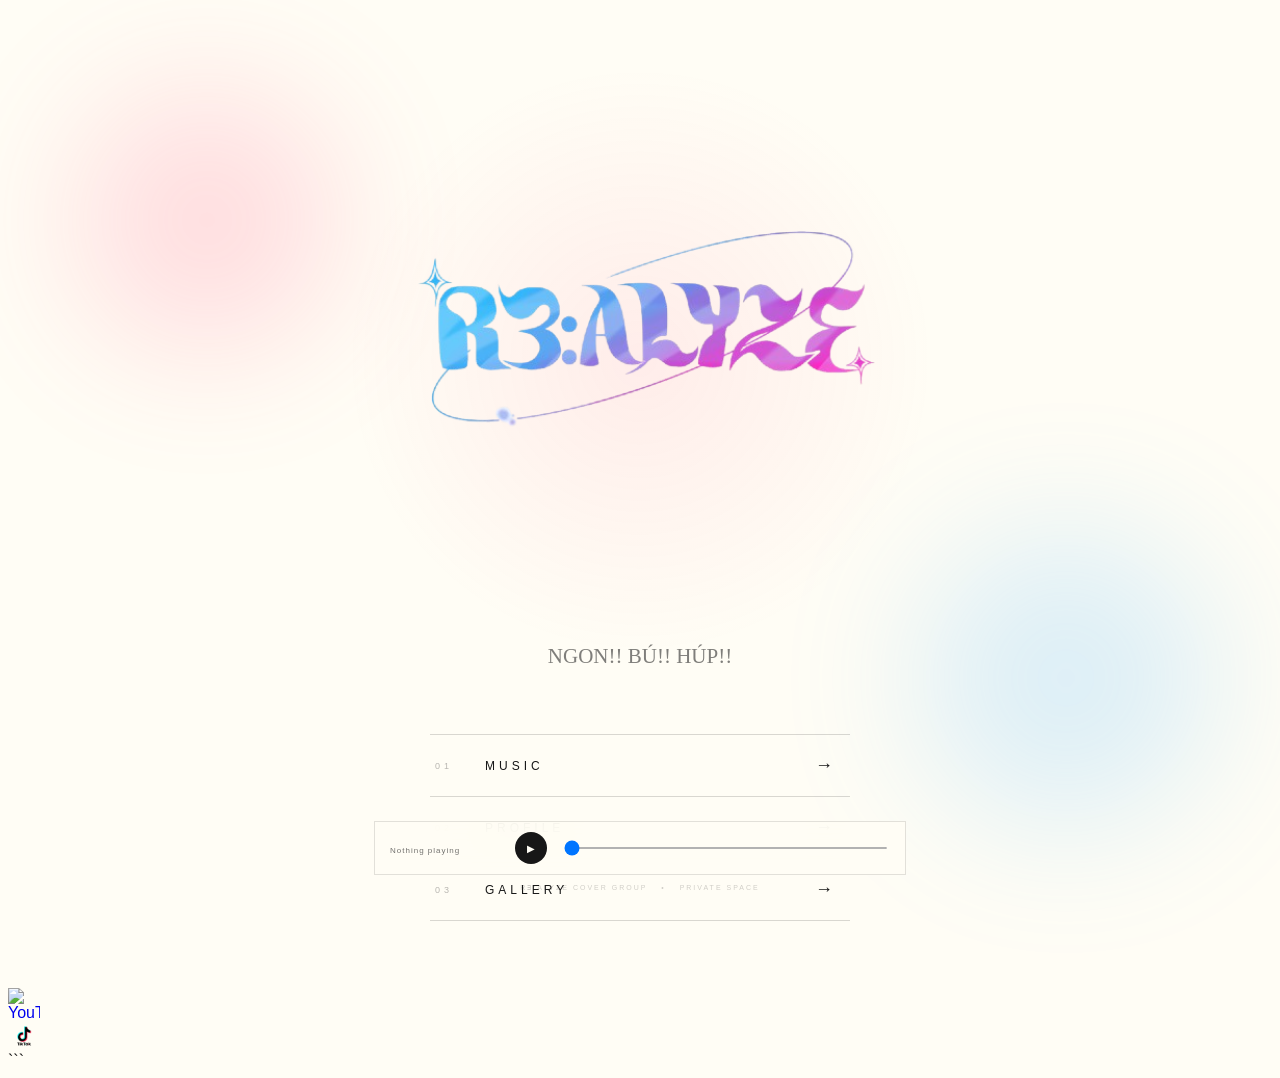
==== index.html @ 2e11a37c "Add files via upload" ====
<!DOCTYPE html>
<html lang="vi">
<head>
    <meta charset="UTF-8">
    <meta name="viewport" content="width=device-width, initial-scale=1.0">

    <title>RƎ:ALYZE — COVER GROUP</title>

    <link rel="stylesheet" href="style.css">
</head>

<body>

    <!-- =========================
         BACKGROUND
    ========================== -->

    <div class="background"></div>


    <!-- =========================
         HOME
    ========================== -->

    <main>

        <section id="home" class="page active">

    <div class="hero">

        <div class="hero-logo">
            <img
                src="images/logo.png"
                alt="RƎ:ALYZE"
            >
        </div>

                <p class="tagline">
                    NGON!! BÚ!! HÚP!!
                </p>

                <div class="menu">

                    <button
                        class="menu-button"
                        data-page="music"
                    >
                        <span>01</span>
                        MUSIC
                        <b>→</b>
                    </button>

                    <button
                        class="menu-button"
                        data-page="profile"
                    >
                        <span>02</span>
                        PROFILE
                        <b>→</b>
                    </button>

                    <button 
                        class="menu-button" data-page="gallery" 
                    > 
                        <span>03</span> 
                        GALLERY 
                        <b>→</b> 
                    </button>

                </div>

            </div>

        </section>


        <!-- =========================
             MUSIC
        ========================== -->

        <section id="music" class="page">

            <div class="page-container">

                <button
                    class="back-button"
                    data-page="home"
                >
                    ← BACK
                </button>

                <div class="page-title">

                    <p>01</p>

                    <h2>
                        MUSIC
                    </h2>

                    <span>
                        Mấy bài hát mà mọi người có thể nghe nẻ!!
                    </span>

                </div>


                <div class="music-list">


                    <!-- SONG 01 -->

                    <article class="song">

                        <div class="cover">

                            <img
                                src="covers/song-01.jpg"
                                alt="Song 01"
                            >

                            <button
                                class="play-button"
                                data-song="music/song-01.mp3"
                            >
                                ▶
                            </button>

                        </div>

                        <div class="song-info">

                            <span class="song-number">
                                01
                            </span>

                            <div>

                                <h3>
                                    VIRTUAL TO LIVE
                                </h3>

                                <p>
                                    RƎ:ALYZE (but Ebi & Mikon)
                                </p>

                            </div>

                        </div>
                        <button
    class="lyrics-button"
    data-lyrics="lyrics/song-01.txt"
>
    LYRICS
</button>

<div class="lyrics-content"></div>

                    </article>


                    <!-- SONG 02 -->

                    <article class="song">

                        <div class="cover">

                            <img
                                src="covers/song-02.jpg"
                                alt="Song 02"
                            >

                            <button
                                class="play-button"
                                data-song="music/song-02.mp3"
                            >
                                ▶
                            </button>

                        </div>

                        <div class="song-info">

                            <span class="song-number">
                                02
                            </span>

                            <div>

                                <h3>
                                    BOUNCE (COVERED BY VANI)
                                </h3>

                                <p>
                                    VANI
                                </p>

                            </div>

                        </div>

                        <button
    class="lyrics-button"
    data-lyrics="lyrics/song-02.txt"
>
    LYRICS
</button>

<div class="lyrics-content"></div>

                    </article>


                    <!-- SONG 03 -->

                    <article class="song">

                        <div class="cover">

                            <img
                                src="covers/song-03.jpg"
                                alt="Song 03"
                            >

                            <button
                                class="play-button"
                                data-song="music/song-03.mp3"
                            >
                                ▶
                            </button>

                        </div>

                        <div class="song-info">

                            <span class="song-number">
                                03
                            </span>

                            <div>

                                <h3>
                                    CRASH THE PARTY
                                </h3>

                                <p>
                                    RƎ:ALYZE (but Eke & Hikari & Shoto)
                                </p>

                            </div>

                        </div>

                        <button
    class="lyrics-button"
    data-lyrics="lyrics/song-03.txt"
>
    LYRICS
</button>

<div class="lyrics-content"></div>

                    </article>

                </div>

            </div>

        </section>


<!-- =========================
     PROFILE
========================= -->

<section id="profile" class="page">

    <div class="page-container">

        <button
            class="back-button"
            data-page="home"
        >
            ← BACK
        </button>

        <div class="page-title">

            <p>02</p>

            <h2>
                PROFILE
            </h2>

        </div>


        <div class="profile-gallery">

    <div
        class="profile-person"
        data-profile="members/member-01-profile.jpg"
    >

        <img
            src="members/member-01-face.png"
            alt="VANI"
        >

        <div class="profile-info">

            <h3>VANI</h3>

            <p>STAFF - VOCALIST - RAPPER</p>

        </div>

    </div>

</div>

</section>

    <!-- =========================
     GALLERY
    ========================== -->

<section id="gallery" class="page">

    <div class="page-container">

        <button
            class="back-button"
            data-page="home"
        >
            ← BACK
        </button>

        <div class="page-title">

            <p>03</p>

            <h2>
                GALLERY
            </h2>

            <span>
                Khoảnh khắc xứng đáng "ăn phốt"
            </span>

        </div>

        <div class="gallery">

            <div class="gallery-item">

                <img
                    src="gallery/photo-01.jpg"
                    alt="Gallery 01"
                >

            </div>

        </div>

    </div>

</section>

    </main>

 
    <!-- =========================
         AUDIO PLAYER
    ========================== -->

    <div class="audio-player">

        <div class="player-info">

            <span id="now-playing">
                Nothing playing
            </span>

        </div>

        <audio id="audio"></audio>

        <button id="player-button">
            ▶
        </button>

        <input
            type="range"
            id="progress"
            min="0"
            max="100"
            value="0"
        >

    </div>

    <a
    href="https://www.youtube.com/@realize-ent"
    target="_blank"
    rel="noopener noreferrer"
    class="social-link"
>
    <img src="images/youtube.png" alt="YouTube">
</a>

<a
    href="https://www.tiktok.com/@realyzefromrlt?_r=1&_t=ZS-99OVw0wxaVj"
    target="_blank"
    rel="noopener noreferrer"
    class="social-link"
>
    <img src="images/tiktok.png" alt="TikTok">
</a>

    <!-- =========================
         FOOTER
    ========================== -->

    <footer>

        RƎ:ALYZE COVER GROUP
        <span>•</span>
        PRIVATE SPACE

    </footer>


    <script src="script.js"></script>

    <div class="profile-modal" id="profileModal">

    <button class="profile-modal-close" id="profileModalClose">
        ×
    </button>

    <div class="profile-modal-image">
        <img
            id="profileModalImage"
            src=""
            alt="Profile"
        >
    </div>

</div>

</body>
</html>
```
---- style.css ----
```css

/* =================================
   VANI COVER GROUP
   MAIN STYLES
================================= */

@import url(
@import url('https://fonts.googleapis.com/css2?family=Cormorant+Garamond:wght@400;500;600&family=Fredoka:wght@400;500;600&family=Inter:wght@300;400;500&display=swap');
);


/* =================================
   RESET
================================= */

* {
    margin: 0;
    padding: 0;
    box-sizing: border-box;
}

html {
    scroll-behavior: smooth;
}

body {
    background: #FFFDF5;
    color: #171717;

    font-family: 'Inter', sans-serif;

    min-height: 100vh;

    overflow-x: hidden;
}


/* =================================
   BACKGROUND
================================= */

.background {
    position: fixed;

    inset: 0;

    z-index: -1;

    background:
        radial-gradient(
            circle at 50% 40%,
            rgba(255, 92, 138, 0.10),
            transparent 35%
        );

    pointer-events: none;
}


/* =================================
   PAGE
================================= */

.page {
    display: none;

    min-height: 100vh;

    animation: pageIn 0.7s ease;
}

.page.active {
    display: block;
}


/* =================================
   HOME
================================= */

.hero-logo {
    display: flex;
    justify-content: center;
    align-items: center;

    width: 100%;
    margin-bottom: 28px;
}

.hero-logo img {
    width: min(520px, 70vw);
    height: auto;

    display: block;
}

.hero {

    min-height: 100vh;

    display: flex;

    flex-direction: column;

    justify-content: center;

    align-items: center;

    text-align: center;

    padding: 40px;
}

.eyebrow {

    font-size: 9px;

    letter-spacing: 6px;

    opacity: 0.4;

    margin-bottom: 20px;
}

.tagline {

    font-family: 'Cormorant Garamond', serif;

    font-size: 21px;

    opacity: 0.55;

    margin-bottom: 65px;
}

/* =================================
   RƎ:ALYZE ARCH LOGO
================================= */

.brand-arch {

    width: min(1100px, 96vw);

    height: 400px;

    display: block;

    overflow: visible;

    margin-top: -20px;

    margin-bottom: 10px;

}

.brand-arch-text {
    font-family: 'Fredoka', sans-serif;
    font-size: 145px;
    font-weight: 500;
    letter-spacing: 2px;
    fill: url(#realyze-gradient);
}

/* =================================
   RƎ:ALYZE BRIGHT IDENTITY
================================= */

.hero h1 {
    background: linear-gradient(90deg, #FF5C8A 0%, #FF9A5C 25%, #FFD84D 48%, #55B8FF 72%, #A98BFF 100%);
    -webkit-background-clip: text;
    background-clip: text;
    -webkit-text-fill-color: transparent;
    filter: saturate(1.08);
}

.menu-button:hover { color: #FF5C8A; }
.menu-button:hover b { color: #55B8FF; }

.page-title h2 {
    background: linear-gradient(90deg, #FF5C8A, #FF9A5C, #55B8FF, #A98BFF);
    -webkit-background-clip: text;
    background-clip: text;
    -webkit-text-fill-color: transparent;
}

.background::before, .background::after {
    content: '';
    position: absolute;
    border-radius: 50%;
    filter: blur(70px);
    opacity: 0.20;
    pointer-events: none;
}
.background::before { width: 260px; height: 260px; top: 10%; left: 6%; background: #FF5C8A; }
.background::after { width: 300px; height: 300px; right: 5%; bottom: 8%; background: #55B8FF; }

/* =================================
   MENU
================================= */

.menu {

    display: flex;

    flex-direction: column;

    width: min(
        420px,
        90vw
    );
}

.menu-button {

    background: transparent;

    border: none;

    border-top: 1px solid
        rgba(23, 23, 23, 0.16);

    color: #171717;

    padding: 20px 5px;

    text-align: left;

    cursor: pointer;

    display: grid;

    grid-template-columns:
        50px 1fr 30px;

    align-items: center;

    font-size: 12px;

    letter-spacing: 4px;

    transition:
        padding 0.4s ease,
        opacity 0.4s ease;
}

.menu-button:last-child {

    border-bottom:
        1px solid
        rgba(23, 23, 23, 0.16);
}

.menu-button span {

    font-size: 9px;

    opacity: 0.3;
}

.menu-button b {

    font-size: 18px;

    font-weight: 300;

    transition:
        transform 0.4s ease;
}

.menu-button:hover {

    padding-left: 15px;
}

.menu-button:hover b {

    transform:
        translateX(8px);
}


/* =================================
   INNER PAGES
================================= */

.page-container {

    width: min(
        1100px,
        90%
    );

    margin: auto;

    padding-top: 140px;

    padding-bottom: 150px;
}

.back-button {

    background: none;

    border: none;

    color: #171717;

    cursor: pointer;

    font-size: 9px;

    letter-spacing: 3px;

    opacity: 0.45;

    margin-bottom: 60px;

    transition:
        opacity 0.3s ease;
}

.back-button:hover {

    opacity: 1;
}

.page-title {

    margin-bottom: 70px;
}

.page-title p {

    font-size: 9px;

    letter-spacing: 4px;

    opacity: 0.35;

    margin-bottom: 15px;
}

.page-title h2 {

    font-family:
        'Cormorant Garamond',
        serif;

    font-size: clamp(
        60px,
        10vw,
        120px
    );

    font-weight: 400;

    line-height: 0.8;

    letter-spacing: -3px;

    margin-bottom: 20px;
}

.page-title span {

    font-family:
        'Cormorant Garamond',
        serif;

    font-size: 18px;

    opacity: 0.45;
}


/* =================================
   MUSIC
================================= */

.music-list {

    display: grid;

    grid-template-columns:
        repeat(
            3,
            1fr
        );

    gap: 50px 30px;
}

.song {

    cursor: pointer;
}

.cover {

    position: relative;

    aspect-ratio: 1 / 1;

    overflow: hidden;

    background: #F2EDDF;
}

.cover img {

    width: 100%;

    height: 100%;

    object-fit: cover;

    display: block;

    filter: grayscale(100%);

    transition:
        transform 0.7s ease,
        filter 0.7s ease;
}

.song:hover .cover img {

    transform: scale(1.05);

    filter: grayscale(0%);
}


/* PLAY BUTTON */

.play-button {

    position: absolute;

    left: 50%;
    top: 50%;

    transform:
        translate(-50%, -50%);

    width: 55px;
    height: 55px;

    border-radius: 50%;

    border: 1px solid
        rgba(23, 23, 23, 0.55);

    background:
        rgba(255, 255, 255, 0.72);

    color: #171717;

    cursor: pointer;

    opacity: 0;

    transition:
        opacity 0.4s ease,
        background 0.4s ease;
}

.song:hover .play-button {

    opacity: 1;
}

.play-button:hover {

    background: #171717;

    color: #FFFDF5;
}


/* SONG INFO */

.song-info {

    display: flex;

    gap: 20px;

    padding-top: 18px;
}

.song-number {

    font-size: 9px;

    opacity: 0.3;
}

.song-info h3 {

    font-family:
        'Cormorant Garamond',
        serif;

    font-size: 24px;

    font-weight: 500;

    margin-bottom: 5px;
}

.song-info p {

    font-size: 9px;

    letter-spacing: 2px;

    text-transform: uppercase;

    opacity: 0.35;
}


/* =========================
   PROFILE
========================= */

.profile-gallery {
    display: flex;
    flex-wrap: wrap;
    gap: 50px;

    justify-content: flex-start;
    align-items: flex-start;

    width: 100%;

    padding-top: 20px;
    padding-bottom: 100px;
}

.profile-person {
    width: 260px;

    cursor: pointer;

    text-align: center;

    transition: transform 0.5s ease;
}

.profile-person > img {
    width: 260px;
    height: 260px;

    display: block;

    border-radius: 50%;

    object-fit: cover;
    object-position: center;

    transition:
        transform 0.5s ease,
        filter 0.5s ease,
        box-shadow 0.5s ease;
}


/* =========================
   TÊN + VAI TRÒ
========================= */

.profile-info {
    margin-top: 14px;

    text-align: center;
}

.profile-info h3 {
    margin: 0;

    font-size: 22px;
    font-weight: 600;

    letter-spacing: 0.04em;
}

.profile-info p {
    margin: 4px 0 0;

    font-size: 13px;
    font-weight: 400;

    letter-spacing: 0.08em;

    opacity: 0.65;
}


/* =========================
   HOVER — MÀU RIÊNG
========================= */

.profile-person:hover > img {
    transform: scale(1.04);

    box-shadow:
        0 0 15px #FFCDCD,
        0 0 35px #FFCDCD,
        0 0 70px rgba(255, 205, 205, 0.65);

    filter: brightness(1.08);
}


/* =========================
   PROFILE MODAL
========================= */

.profile-modal {
    position: fixed;
    inset: 0;

    z-index: 9999;

    display: flex;
    justify-content: center;
    align-items: center;

    padding: 30px;

    background: rgba(0, 0, 0, 0.75);

    opacity: 0;
    visibility: hidden;

    transition:
        opacity 0.4s ease,
        visibility 0.4s ease;
}

.profile-modal.active {
    opacity: 1;
    visibility: visible;
}

.profile-modal-image {
    width: min(700px, 90vw);
    max-height: 92vh;

    display: flex;
    justify-content: center;

    transform: scale(0.85);

    transition:
        transform 0.5s cubic-bezier(.2,.8,.2,1);
}

.profile-modal.active .profile-modal-image {
    transform: scale(1);
}

.profile-modal-image img {
    display: block;

    width: 100%;
    height: auto;

    max-height: 92vh;
    object-fit: contain;
}

.profile-modal-close {
    position: absolute;

    top: 25px;
    right: 30px;

    border: none;
    background: none;

    color: white;

    font-size: 36px;
    font-weight: 300;

    cursor: pointer;

    z-index: 2;
}

/* =================================
   GALLERY
================================= */

.gallery {

    display: grid;

    grid-template-columns: 1fr;

    max-width: 550px;

}

.gallery-item {

    position: relative;

    overflow: hidden;

    background: #151515;

}

.gallery-item img {

    width: 100%;

    height: auto;

    display: block;

    object-fit: cover;

    filter: grayscale(100%);

    transition:
        transform 0.8s ease,
        filter 0.8s ease;

}

.gallery-item:hover img {

    transform: scale(1.04);

    filter: grayscale(0%);

}

/* =================================
   AUDIO PLAYER
================================= */

.audio-player {

    position: fixed;

    bottom: 25px;

    left: 50%;

    transform:
        translateX(-50%);

    width: min(
        500px,
        90%
    );

    padding: 10px 15px;

    display: flex;

    align-items: center;

    gap: 15px;

    background:
        rgba(255,253,245,0.92);

    border:
        1px solid
        rgba(23,23,23,0.12);

    backdrop-filter:
        blur(15px);

    z-index: 200;
}

.player-info {

    min-width: 110px;

    overflow: hidden;
}

#now-playing {

    font-size: 8px;

    letter-spacing: 1px;

    white-space: nowrap;

    opacity: 0.6;
}

#player-button {

    width: 32px;
    height: 32px;

    flex-shrink: 0;

    border: none;

    border-radius: 50%;

    background: #171717;

    color: #FFFDF5;

    cursor: pointer;

    font-size: 10px;
}

#progress {

    flex: 1;

    height: 2px;

    cursor: pointer;
}


/* =================================
   FOOTER
================================= */

footer {

    position: fixed;

    bottom: 8px;

    left: 0;

    width: 100%;

    text-align: center;

    font-size: 7px;

    letter-spacing: 2px;

    opacity: 0.2;

    pointer-events: none;
}

footer span {

    margin: 0 10px;
}


/* =================================
   ANIMATION
================================= */

@keyframes pageIn {

    from {

        opacity: 0;

        transform:
            translateY(15px);
    }

    to {

        opacity: 1;

        transform:
            translateY(0);
    }
}


/* =================================
   MOBILE
================================= */

@media (max-width: 700px) {

    .header {

        padding: 20px;
    }

    .hero {

        padding: 25px;
    }

    .hero h1 {

        font-size: 110px;

        letter-spacing: -5px;
    }

    .music-list {

        grid-template-columns: 1fr;

        gap: 45px;
    }

    .members {

        grid-template-columns: 1fr;
    }

    .page-container {

        padding-top: 110px;
    }

    .audio-player {

        bottom: 25px;
    }

    .player-info {

        min-width: 70px;
    }

}

/* =================================
   LYRICS
================================= */

.lyrics-button {

    margin-top: 14px;

    padding: 6px 10px;

    background: transparent;

    border: 1px solid rgba(23, 23, 23, 0.25);

    color: inherit;

    font-family: 'Inter', sans-serif;

    font-size: 8px;

    letter-spacing: 1.8px;

    cursor: pointer;

    transition:
        background 0.3s ease,
        color 0.3s ease,
        border-color 0.3s ease;

}


.lyrics-button:hover {

    background: #171717;

    color: #FFFDF5;

    border-color: #171717;

}


/* Khung lyrics */

.lyrics-content {

    max-height: 0;

    overflow: hidden;

    opacity: 0;

    margin-top: 0;

    transition:
        max-height 0.6s ease,
        opacity 0.4s ease,
        margin-top 0.4s ease;

}


/* Khi mở */

.song.lyrics-open .lyrics-content {

    max-height: 420px;

    overflow-y: auto;

    opacity: 0.75;

    margin-top: 22px;

    padding-right: 12px;

}


/* Text lyrics */

.lyrics-content {

    font-family:
        'Cormorant Garamond',
        serif;

    font-size: 18px;

    line-height: 1.8;

    white-space: pre-line;

}


/* Ẩn scrollbar */

.lyrics-content::-webkit-scrollbar {

    width: 0;

}

.lyrics-content {

    scrollbar-width: none;

}

/* =========================
   SOCIAL LINKS
========================= */

.social-links {
    position: fixed !important;

    right: 24px !important;
    left: auto !important;

    bottom: 24px !important;
    top: auto !important;

    display: flex;

    flex-direction: row;

    align-items: center;
    justify-content: flex-end;

    gap: 10px;

    width: auto;

    z-index: 9999;
}

.social-link {
    width: 32px;
    height: 32px;

    display: flex;
    align-items: center;
    justify-content: center;

    border-radius: 50%;

    text-decoration: none;
}

.social-link img {
    width: 32px;
    height: 32px;

    object-fit: contain;
    display: block;
}

.social-link:hover {
    transform: translateY(-4px);
}

/* YouTube */

.social-link.youtube:hover {
    color: #FFCDCD;

    box-shadow:
        0 0 15px rgba(255, 205, 205, 0.7);
}

/* TikTok */

.social-link.tiktok:hover {
    color: #BFA8FF;

    box-shadow:
        0 0 15px rgba(191, 168, 255, 0.7);
}


```
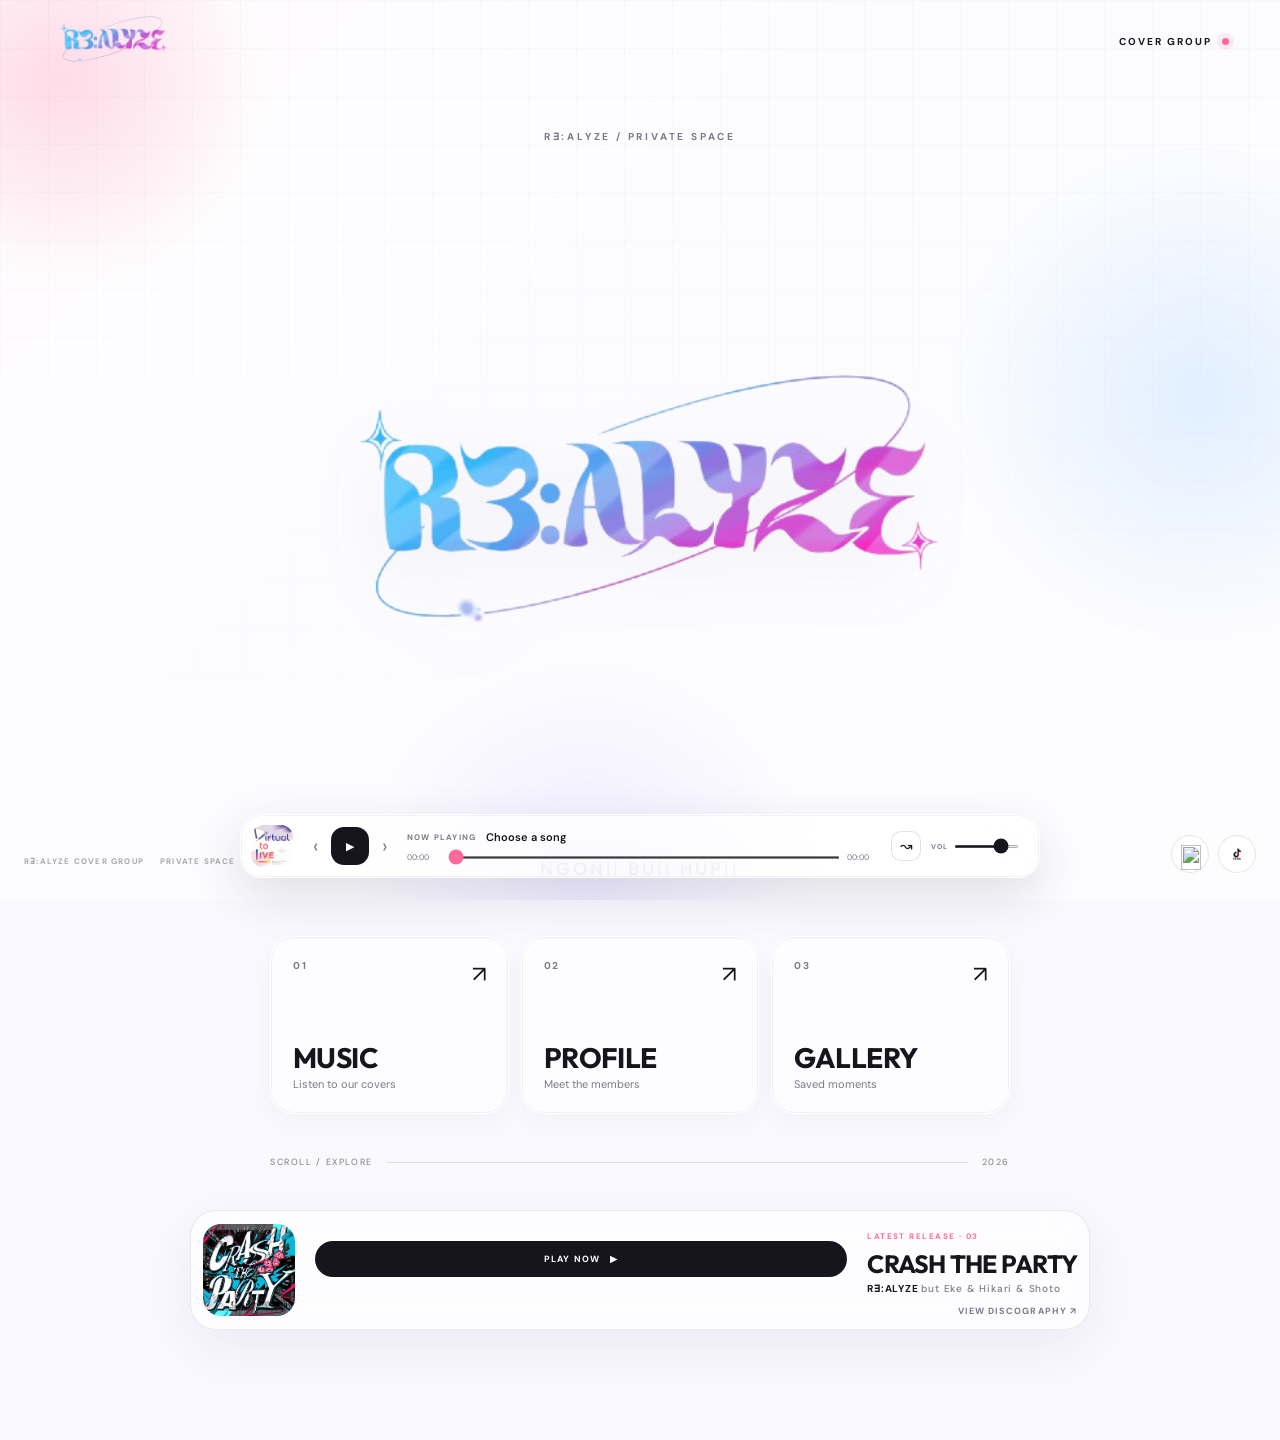
==== commit b9fa2c1f: "Add files via upload" ====
--- a/index.html
+++ b/index.html
@@ -1,453 +1,305 @@
-<!DOCTYPE html>
-<html lang="vi">
-<head>
-    <meta charset="UTF-8">
-    <meta name="viewport" content="width=device-width, initial-scale=1.0">
-
-    <title>RƎ:ALYZE — COVER GROUP</title>
-
-    <link rel="stylesheet" href="style.css">
-</head>
-
-<body>
-
-    <!-- =========================
-         BACKGROUND
-    ========================== -->
-
-    <div class="background"></div>
-
-
-    <!-- =========================
-         HOME
-    ========================== -->
-
-    <main>
-
-        <section id="home" class="page active">
-
-    <div class="hero">
-
-        <div class="hero-logo">
-            <img
-                src="images/logo.png"
-                alt="RƎ:ALYZE"
-            >
-        </div>
-
-                <p class="tagline">
-                    NGON!! BÚ!! HÚP!!
-                </p>
-
-                <div class="menu">
-
-                    <button
-                        class="menu-button"
-                        data-page="music"
-                    >
-                        <span>01</span>
-                        MUSIC
-                        <b>→</b>
-                    </button>
-
-                    <button
-                        class="menu-button"
-                        data-page="profile"
-                    >
-                        <span>02</span>
-                        PROFILE
-                        <b>→</b>
-                    </button>
-
-                    <button 
-                        class="menu-button" data-page="gallery" 
-                    > 
-                        <span>03</span> 
-                        GALLERY 
-                        <b>→</b> 
-                    </button>
-
-                </div>
-
-            </div>
-
-        </section>
-
-
-        <!-- =========================
-             MUSIC
-        ========================== -->
-
-        <section id="music" class="page">
-
-            <div class="page-container">
-
-                <button
-                    class="back-button"
-                    data-page="home"
-                >
-                    ← BACK
-                </button>
-
-                <div class="page-title">
-
-                    <p>01</p>
-
-                    <h2>
-                        MUSIC
-                    </h2>
-
-                    <span>
-                        Mấy bài hát mà mọi người có thể nghe nẻ!!
-                    </span>
-
-                </div>
-
-
-                <div class="music-list">
-
-
-                    <!-- SONG 01 -->
-
-                    <article class="song">
-
-                        <div class="cover">
-
-                            <img
-                                src="covers/song-01.jpg"
-                                alt="Song 01"
-                            >
-
-                            <button
-                                class="play-button"
-                                data-song="music/song-01.mp3"
-                            >
-                                ▶
-                            </button>
-
-                        </div>
-
-                        <div class="song-info">
-
-                            <span class="song-number">
-                                01
-                            </span>
-
-                            <div>
-
-                                <h3>
-                                    VIRTUAL TO LIVE
-                                </h3>
-
-                                <p>
-                                    RƎ:ALYZE (but Ebi & Mikon)
-                                </p>
-
-                            </div>
-
-                        </div>
-                        <button
-    class="lyrics-button"
-    data-lyrics="lyrics/song-01.txt"
->
-    LYRICS
-</button>
-
-<div class="lyrics-content"></div>
-
-                    </article>
-
-
-                    <!-- SONG 02 -->
-
-                    <article class="song">
-
-                        <div class="cover">
-
-                            <img
-                                src="covers/song-02.jpg"
-                                alt="Song 02"
-                            >
-
-                            <button
-                                class="play-button"
-                                data-song="music/song-02.mp3"
-                            >
-                                ▶
-                            </button>
-
-                        </div>
-
-                        <div class="song-info">
-
-                            <span class="song-number">
-                                02
-                            </span>
-
-                            <div>
-
-                                <h3>
-                                    BOUNCE (COVERED BY VANI)
-                                </h3>
-
-                                <p>
-                                    VANI
-                                </p>
-
-                            </div>
-
-                        </div>
-
-                        <button
-    class="lyrics-button"
-    data-lyrics="lyrics/song-02.txt"
->
-    LYRICS
-</button>
-
-<div class="lyrics-content"></div>
-
-                    </article>
-
-
-                    <!-- SONG 03 -->
-
-                    <article class="song">
-
-                        <div class="cover">
-
-                            <img
-                                src="covers/song-03.jpg"
-                                alt="Song 03"
-                            >
-
-                            <button
-                                class="play-button"
-                                data-song="music/song-03.mp3"
-                            >
-                                ▶
-                            </button>
-
-                        </div>
-
-                        <div class="song-info">
-
-                            <span class="song-number">
-                                03
-                            </span>
-
-                            <div>
-
-                                <h3>
-                                    CRASH THE PARTY
-                                </h3>
-
-                                <p>
-                                    RƎ:ALYZE (but Eke & Hikari & Shoto)
-                                </p>
-
-                            </div>
-
-                        </div>
-
-                        <button
-    class="lyrics-button"
-    data-lyrics="lyrics/song-03.txt"
->
-    LYRICS
-</button>
-
-<div class="lyrics-content"></div>
-
-                    </article>
-
-                </div>
-
-            </div>
-
-        </section>
-
-
-<!-- =========================
-     PROFILE
-========================= -->
-
-<section id="profile" class="page">
-
-    <div class="page-container">
-
-        <button
-            class="back-button"
-            data-page="home"
-        >
-            ← BACK
-        </button>
-
-        <div class="page-title">
-
-            <p>02</p>
-
-            <h2>
-                PROFILE
-            </h2>
-
-        </div>
-
-
-        <div class="profile-gallery">
-
-    <div
-        class="profile-person"
-        data-profile="members/member-01-profile.jpg"
-    >
-
-        <img
-            src="members/member-01-face.png"
-            alt="VANI"
-        >
-
-        <div class="profile-info">
-
-            <h3>VANI</h3>
-
-            <p>STAFF - VOCALIST - RAPPER</p>
-
-        </div>
-
-    </div>
-
-</div>
-
-</section>
-
-    <!-- =========================
-     GALLERY
-    ========================== -->
-
-<section id="gallery" class="page">
-
-    <div class="page-container">
-
-        <button
-            class="back-button"
-            data-page="home"
-        >
-            ← BACK
-        </button>
-
-        <div class="page-title">
-
-            <p>03</p>
-
-            <h2>
-                GALLERY
-            </h2>
-
-            <span>
-                Khoảnh khắc xứng đáng "ăn phốt"
-            </span>
-
-        </div>
-
-        <div class="gallery">
-
-            <div class="gallery-item">
-
-                <img
-                    src="gallery/photo-01.jpg"
-                    alt="Gallery 01"
-                >
-
-            </div>
-
-        </div>
-
-    </div>
-
-</section>
-
-    </main>
-
- 
-    <!-- =========================
-         AUDIO PLAYER
-    ========================== -->
-
-    <div class="audio-player">
-
-        <div class="player-info">
-
-            <span id="now-playing">
-                Nothing playing
-            </span>
-
-        </div>
-
-        <audio id="audio"></audio>
-
-        <button id="player-button">
-            ▶
-        </button>
-
-        <input
-            type="range"
-            id="progress"
-            min="0"
-            max="100"
-            value="0"
-        >
-
-    </div>
-
-    <a
-    href="https://www.youtube.com/@realize-ent"
-    target="_blank"
-    rel="noopener noreferrer"
-    class="social-link"
->
-    <img src="images/youtube.png" alt="YouTube">
-</a>
-
-<a
-    href="https://www.tiktok.com/@realyzefromrlt?_r=1&_t=ZS-99OVw0wxaVj"
-    target="_blank"
-    rel="noopener noreferrer"
-    class="social-link"
->
-    <img src="images/tiktok.png" alt="TikTok">
-</a>
-
-    <!-- =========================
-         FOOTER
-    ========================== -->
-
-    <footer>
-
-        RƎ:ALYZE COVER GROUP
-        <span>•</span>
-        PRIVATE SPACE
-
-    </footer>
-
-
-    <script src="script.js"></script>
-
-    <div class="profile-modal" id="profileModal">
-
-    <button class="profile-modal-close" id="profileModalClose">
-        ×
-    </button>
-
-    <div class="profile-modal-image">
-        <img
-            id="profileModalImage"
-            src=""
-            alt="Profile"
-        >
-    </div>
-
-</div>
-
-</body>
-</html>
-```
+<!DOCTYPE html>
+<html lang="vi">
+<head>
+    <meta charset="UTF-8">
+    <meta name="viewport" content="width=device-width, initial-scale=1.0">
+    <meta name="theme-color" content="#f7f4ff">
+    <title>RƎ:ALYZE — COVER GROUP</title>
+    <link rel="preconnect" href="https://fonts.googleapis.com">
+    <link rel="preconnect" href="https://fonts.gstatic.com" crossorigin>
+    <link href="https://fonts.googleapis.com/css2?family=DM+Sans:wght@400;500;600;700&family=Outfit:wght@400;500;600;700&display=swap" rel="stylesheet">
+    <link rel="stylesheet" href="style.css">
+</head>
+<body>
+    <div class="background" aria-hidden="true">
+        <span class="orb orb-a"></span>
+        <span class="orb orb-b"></span>
+        <span class="orb orb-c"></span>
+        <span class="noise"></span>
+    </div>
+
+    <header class="site-header">
+        <button class="brand-button" data-page="home" aria-label="Về trang chủ">
+            <img src="images/logo.png" alt="RƎ:ALYZE">
+        </button>
+        <div class="header-right">
+            <span class="header-label">COVER GROUP</span>
+            <span class="status-dot" aria-hidden="true"></span>
+        </div>
+    </header>
+
+    <main>
+        <section id="home" class="page active">
+            <div class="hero">
+                <div class="hero-kicker reveal">RƎ:ALYZE / PRIVATE SPACE</div>
+
+                <div class="hero-logo reveal">
+                    <img src="images/logo.png" alt="RƎ:ALYZE">
+                </div>
+
+                <p class="tagline reveal">NGON!! BÚ!! HÚP!!</p>
+
+                <nav class="menu reveal" aria-label="Điều hướng chính">
+                    <button class="menu-button" data-page="music">
+                        <span class="menu-number">01</span>
+                        <span class="menu-copy">
+                            <strong>MUSIC</strong>
+                            <small>Listen to our covers</small>
+                        </span>
+                        <span class="menu-arrow">↗</span>
+                    </button>
+
+                    <button class="menu-button" data-page="profile">
+                        <span class="menu-number">02</span>
+                        <span class="menu-copy">
+                            <strong>PROFILE</strong>
+                            <small>Meet the members</small>
+                        </span>
+                        <span class="menu-arrow">↗</span>
+                    </button>
+
+                    <button class="menu-button" data-page="gallery">
+                        <span class="menu-number">03</span>
+                        <span class="menu-copy">
+                            <strong>GALLERY</strong>
+                            <small>Saved moments</small>
+                        </span>
+                        <span class="menu-arrow">↗</span>
+                    </button>
+                </nav>
+
+                <div class="hero-foot reveal">
+                    <span>SCROLL / EXPLORE</span>
+                    <span class="hero-line"></span>
+                    <span>2026</span>
+                </div>
+
+                <section class="latest-release reveal" aria-label="Latest release">
+                    <div class="latest-cover"><img src="covers/song-03.jpg" alt="Crash the Party"></div>
+                    <div class="latest-copy">
+                        <span class="latest-label">LATEST RELEASE · 03</span>
+                        <h2>CRASH THE PARTY</h2>
+                        <p>RƎ:ALYZE <span>but Eke & Hikari & Shoto</span></p>
+                    </div>
+                    <button class="latest-play" data-play-index="2">PLAY NOW <span>▶</span></button>
+                    <button class="latest-more" data-page="music">VIEW DISCOGRAPHY ↗</button>
+                </section>
+            </div>
+        </section>
+
+        <section id="music" class="page">
+            <div class="page-container">
+                <button class="back-button" data-page="home">← HOME</button>
+
+                <div class="page-heading">
+                    <div>
+                        <p class="section-index">01 / MUSIC</p>
+                        <h2>PLAYLIST</h2>
+                    </div>
+                    <p class="section-description">Mấy bài hát mà mọi người có thể nghe nè!!</p>
+                </div>
+
+                <div class="music-toolbar">
+                    <div class="music-filters" role="group" aria-label="Music filters">
+                        <button class="filter-button active" data-filter="all">ALL</button>
+                        <button class="filter-button" data-filter="group">RƎ:ALYZE</button>
+                        <button class="filter-button" data-filter="solo">SOLO</button>
+                    </div>
+                    <div class="discography-stat"><strong>03</strong><span>RELEASES / 2026</span></div>
+                </div>
+
+                <div class="music-list">
+                    <article class="song" data-category="group">
+                        <div class="cover">
+                            <img src="covers/song-01.jpg" alt="Virtual to Live">
+                            <div class="cover-shade"></div>
+                            <button class="play-button" data-song="music/song-01.mp3" aria-label="Phát Virtual to Live">▶</button>
+                            <span class="cover-number">01</span>
+                        </div>
+                        <div class="song-info">
+                            <div>
+                                <p class="song-meta">RƎ:ALYZE (but Ebi & Mikon)</p>
+                                <h3>VIRTUAL TO LIVE</h3>
+                            </div>
+                            <button class="lyrics-button" data-lyrics="lyrics/song-01.txt">LYRICS +</button>
+                        </div>
+                        <div class="song-credits"><span>COVER BY</span><strong>RƎ:ALYZE (but Ebi &amp; Mikon)</strong></div>
+                        <div class="lyrics-content"></div>
+                    </article>
+
+                    <article class="song" data-category="solo">
+                        <div class="cover">
+                            <img src="covers/song-02.jpg" alt="Bounce">
+                            <div class="cover-shade"></div>
+                            <button class="play-button" data-song="music/song-02.mp3" aria-label="Phát Bounce">▶</button>
+                            <span class="cover-number">02</span>
+                        </div>
+                        <div class="song-info">
+                            <div>
+                                <p class="song-meta">VANI</p>
+                                <h3>BOUNCE <span>(COVERED BY VANI)</span></h3>
+                            </div>
+                            <button class="lyrics-button" data-lyrics="lyrics/song-02.txt">LYRICS +</button>
+                        </div>
+                        <div class="song-credits"><span>COVER BY</span><strong>VANI</strong></div>
+                        <div class="lyrics-content"></div>
+                    </article>
+
+                    <article class="song" data-category="group">
+                        <div class="cover">
+                            <img src="covers/song-03.jpg" alt="Crash the Party">
+                            <div class="cover-shade"></div>
+                            <button class="play-button" data-song="music/song-03.mp3" aria-label="Phát Crash the Party">▶</button>
+                            <span class="cover-number">03</span>
+                        </div>
+                        <div class="song-info">
+                            <div>
+                                <p class="song-meta">RƎ:ALYZE (but Eke & Hikari & Shoto)</p>
+                                <h3>CRASH THE PARTY</h3>
+                            </div>
+                            <button class="lyrics-button" data-lyrics="lyrics/song-03.txt">LYRICS +</button>
+                        </div>
+                        <div class="song-credits"><span>COVER BY</span><strong>RƎ:ALYZE (but Eke &amp; Hikari &amp; Shoto)</strong></div>
+                        <div class="lyrics-content"></div>
+                    </article>
+                </div>
+            </div>
+        </section>
+
+        <section id="profile" class="page">
+            <div class="page-container">
+                <button class="back-button" data-page="home">← HOME</button>
+
+                <div class="page-heading">
+                    <div>
+                        <p class="section-index">02 / PROFILE</p>
+                        <h2>MEMBERS</h2>
+                    </div>
+                    <p class="section-description">A little corner for the people behind RƎ:ALYZE.</p>
+                </div>
+
+                <div class="profile-gallery">
+                    <button class="profile-person" data-profile="members/member-01-profile.jpg" data-name="VANI" data-role="STAFF · VOCALIST · RAPPER" data-featured="BOUNCE">
+                        <span class="profile-image-wrap">
+                            <img src="members/member-01-face.png" alt="VANI">
+                            <span class="profile-view">VIEW PROFILE ↗</span>
+                        </span>
+                        <span class="profile-info">
+                            <span class="profile-name">VANI</span>
+                            <span class="profile-role">STAFF · VOCALIST · RAPPER</span>
+                        </span>
+                    </button>
+                </div>
+            </div>
+        </section>
+
+        <section id="gallery" class="page">
+            <div class="page-container">
+                <button class="back-button" data-page="home">← HOME</button>
+
+                <div class="page-heading">
+                    <div>
+                        <p class="section-index">03 / GALLERY</p>
+                        <h2>MOMENTS</h2>
+                    </div>
+                    <p class="section-description">Khoảnh khắc xứng đáng “ăn phốt”.</p>
+                </div>
+
+                <div class="gallery-actions">
+                    <div>
+                        <span class="gallery-kicker">COMMUNITY GALLERY</span>
+                        <p>Ai có link trang cũng có thể gửi ảnh vào gallery này.</p>
+                    </div>
+                    <button class="gallery-upload-open" id="galleryUploadOpen">＋ UPLOAD IMAGE</button>
+                </div>
+
+                <div class="gallery-grid" id="galleryGrid">
+                    <figure class="gallery-item">
+                        <img src="gallery/photo-01.jpg" alt="Gallery 01">
+                        <figcaption><span>01</span><span>RƎ:ALYZE ARCHIVE</span></figcaption>
+                    </figure>
+                    <figure class="gallery-item">
+                        <img src="gallery/photo-02.jpg" alt="Gallery 02">
+                        <figcaption><span>02</span><span>RƎ:ALYZE ARCHIVE</span></figcaption>
+                    </figure>
+                </div>
+                <p class="gallery-status" id="galleryStatus"></p>
+            </div>
+        </section>
+    </main>
+
+    <div class="audio-player" id="audioPlayer">
+        <div class="player-cover"><img id="player-cover" src="covers/song-01.jpg" alt=""></div>
+        <div class="player-controls">
+            <button id="prev-button" aria-label="Bài trước">‹</button>
+            <button id="player-button" aria-label="Phát hoặc tạm dừng">▶</button>
+            <button id="next-button" aria-label="Bài tiếp">›</button>
+        </div>
+        <div class="player-main">
+            <div class="player-topline"><span class="player-label">NOW PLAYING</span><span id="now-playing">Choose a song</span></div>
+            <div class="progress-row"><span id="current-time">00:00</span><input type="range" id="progress" min="0" max="100" value="0" aria-label="Tiến trình bài hát"><span id="duration-display">00:00</span></div>
+        </div>
+        <button id="random-button" class="player-mini" aria-label="Phát ngẫu nhiên">↝</button>
+        <div class="volume-wrap"><span>VOL</span><input type="range" id="volume" min="0" max="1" step="0.01" value="0.8" aria-label="Âm lượng"></div>
+        <audio id="audio"></audio>
+    </div>
+
+    <div class="social-links">
+        <a href="https://www.youtube.com/@realize-ent" target="_blank" rel="noopener noreferrer" class="social-link" aria-label="YouTube">
+            <img src="images/youtube.png" alt="">
+        </a>
+        <a href="https://www.tiktok.com/@realyzefromrlt?_r=1&_t=ZS-99OVw0wxaVj" target="_blank" rel="noopener noreferrer" class="social-link" aria-label="TikTok">
+            <img src="images/tiktok.png" alt="">
+        </a>
+    </div>
+
+    <footer>
+        <span>RƎ:ALYZE COVER GROUP</span>
+        <span>PRIVATE SPACE</span>
+    </footer>
+
+    <div class="profile-modal" id="profileModal" aria-hidden="true">
+        <button class="profile-modal-close" id="profileModalClose" aria-label="Đóng">×</button>
+        <div class="profile-modal-card">
+            <div class="profile-modal-image"><img id="profileModalImage" src="" alt="Profile"></div>
+            <div class="profile-modal-copy">
+                <span class="modal-kicker">RƎ:ALYZE / MEMBER FILE</span>
+                <h2 id="profileModalName">VANI</h2>
+                <p id="profileModalRole" class="modal-role"></p>
+                <div class="modal-divider"></div>
+                <div class="modal-fact"><span>FEATURED COVER</span><strong id="profileModalFeatured"></strong></div>
+                <button class="modal-song-link" data-page="music">GO TO MUSIC ↗</button>
+            </div>
+        </div>
+    </div>
+
+
+    <div class="gallery-upload-modal" id="galleryUploadModal" aria-hidden="true">
+        <div class="gallery-upload-card">
+            <button class="gallery-upload-close" id="galleryUploadClose" aria-label="Đóng">×</button>
+            <span class="modal-kicker">RƎ:ALYZE / COMMUNITY GALLERY</span>
+            <h2>POST A MOMENT</h2>
+            <p class="upload-note">Chọn ảnh JPG / PNG / WEBP, tối đa 8 MB.</p>
+            <label class="upload-field">
+                <span>YOUR NAME</span>
+                <input id="galleryUploaderName" type="text" maxlength="32" placeholder="Anonymous">
+            </label>
+            <label class="upload-field">
+                <span>CAPTION</span>
+                <input id="galleryCaption" type="text" maxlength="80" placeholder="Một câu ngắn về bức ảnh...">
+            </label>
+            <label class="upload-dropzone" for="galleryFile">
+                <input id="galleryFile" type="file" accept="image/jpeg,image/png,image/webp" hidden>
+                <strong id="galleryFileLabel">CHOOSE IMAGE</strong>
+                <small>Click để chọn ảnh</small>
+            </label>
+            <button class="gallery-submit" id="gallerySubmit">UPLOAD</button>
+            <p class="upload-message" id="galleryUploadMessage"></p>
+        </div>
+    </div>
+
+    <script src="https://cdn.jsdelivr.net/npm/@supabase/supabase-js@2"></script>
+    <script src="supabase-config.js"></script>
+    <script src="script.js"></script>
+</body>
+</html>
--- a/style.css
+++ b/style.css
@@ -1,1124 +1,499 @@
-```css
-
-/* =================================
-   VANI COVER GROUP
-   MAIN STYLES
-================================= */
-
-@import url(
-@import url('https://fonts.googleapis.com/css2?family=Cormorant+Garamond:wght@400;500;600&family=Fredoka:wght@400;500;600&family=Inter:wght@300;400;500&display=swap');
-);
-
-
-/* =================================
-   RESET
-================================= */
-
-* {
-    margin: 0;
-    padding: 0;
-    box-sizing: border-box;
-}
-
-html {
-    scroll-behavior: smooth;
-}
-
+@import url('https://fonts.googleapis.com/css2?family=DM+Sans:wght@400;500;600;700&family=Outfit:wght@400;500;600;700&display=swap');
+
+:root {
+    --ink: #16141d;
+    --muted: #7d788a;
+    --paper: #faf9ff;
+    --paper-strong: rgba(255,255,255,.72);
+    --line: rgba(22,20,29,.12);
+    --pink: #ff6a9b;
+    --peach: #ff9d6d;
+    --yellow: #ffd66b;
+    --blue: #69b8ff;
+    --violet: #aa91ff;
+    --radius-xl: 34px;
+    --radius-lg: 24px;
+    --shadow: 0 24px 70px rgba(79, 60, 120, .13);
+}
+
+* { margin: 0; padding: 0; box-sizing: border-box; }
+html { scroll-behavior: smooth; }
 body {
-    background: #FFFDF5;
-    color: #171717;
-
-    font-family: 'Inter', sans-serif;
-
     min-height: 100vh;
-
     overflow-x: hidden;
-}
-
-
-/* =================================
-   BACKGROUND
-================================= */
+    color: var(--ink);
+    background: var(--paper);
+    font-family: 'DM Sans', sans-serif;
+    -webkit-font-smoothing: antialiased;
+}
+button, input { font: inherit; }
+button { color: inherit; }
+img { max-width: 100%; }
 
 .background {
     position: fixed;
-
     inset: 0;
-
-    z-index: -1;
-
+    z-index: -5;
+    overflow: hidden;
     background:
-        radial-gradient(
-            circle at 50% 40%,
-            rgba(255, 92, 138, 0.10),
-            transparent 35%
-        );
-
-    pointer-events: none;
-}
-
-
-/* =================================
-   PAGE
-================================= */
-
-.page {
-    display: none;
-
-    min-height: 100vh;
-
-    animation: pageIn 0.7s ease;
-}
-
-.page.active {
-    display: block;
-}
-
-
-/* =================================
-   HOME
-================================= */
-
-.hero-logo {
-    display: flex;
-    justify-content: center;
-    align-items: center;
-
-    width: 100%;
-    margin-bottom: 28px;
-}
-
-.hero-logo img {
-    width: min(520px, 70vw);
-    height: auto;
-
-    display: block;
-}
-
-.hero {
-
-    min-height: 100vh;
-
-    display: flex;
-
-    flex-direction: column;
-
-    justify-content: center;
-
-    align-items: center;
-
-    text-align: center;
-
-    padding: 40px;
-}
-
-.eyebrow {
-
-    font-size: 9px;
-
-    letter-spacing: 6px;
-
-    opacity: 0.4;
-
-    margin-bottom: 20px;
-}
-
-.tagline {
-
-    font-family: 'Cormorant Garamond', serif;
-
-    font-size: 21px;
-
-    opacity: 0.55;
-
-    margin-bottom: 65px;
-}
-
-/* =================================
-   RƎ:ALYZE ARCH LOGO
-================================= */
-
-.brand-arch {
-
-    width: min(1100px, 96vw);
-
-    height: 400px;
-
-    display: block;
-
-    overflow: visible;
-
-    margin-top: -20px;
-
-    margin-bottom: 10px;
-
-}
-
-.brand-arch-text {
-    font-family: 'Fredoka', sans-serif;
-    font-size: 145px;
-    font-weight: 500;
-    letter-spacing: 2px;
-    fill: url(#realyze-gradient);
-}
-
-/* =================================
-   RƎ:ALYZE BRIGHT IDENTITY
-================================= */
-
-.hero h1 {
-    background: linear-gradient(90deg, #FF5C8A 0%, #FF9A5C 25%, #FFD84D 48%, #55B8FF 72%, #A98BFF 100%);
-    -webkit-background-clip: text;
-    background-clip: text;
-    -webkit-text-fill-color: transparent;
-    filter: saturate(1.08);
-}
-
-.menu-button:hover { color: #FF5C8A; }
-.menu-button:hover b { color: #55B8FF; }
-
-.page-title h2 {
-    background: linear-gradient(90deg, #FF5C8A, #FF9A5C, #55B8FF, #A98BFF);
-    -webkit-background-clip: text;
-    background-clip: text;
-    -webkit-text-fill-color: transparent;
-}
-
-.background::before, .background::after {
+        linear-gradient(rgba(255,255,255,.62), rgba(255,255,255,.62)),
+        linear-gradient(135deg, #fff7fb 0%, #f7f8ff 44%, #fbf8ff 100%);
+}
+.background::after {
     content: '';
     position: absolute;
-    border-radius: 50%;
-    filter: blur(70px);
-    opacity: 0.20;
-    pointer-events: none;
-}
-.background::before { width: 260px; height: 260px; top: 10%; left: 6%; background: #FF5C8A; }
-.background::after { width: 300px; height: 300px; right: 5%; bottom: 8%; background: #55B8FF; }
-
-/* =================================
-   MENU
-================================= */
-
-.menu {
-
-    display: flex;
-
-    flex-direction: column;
-
-    width: min(
-        420px,
-        90vw
-    );
-}
-
-.menu-button {
-
-    background: transparent;
-
-    border: none;
-
-    border-top: 1px solid
-        rgba(23, 23, 23, 0.16);
-
-    color: #171717;
-
-    padding: 20px 5px;
-
-    text-align: left;
-
-    cursor: pointer;
-
-    display: grid;
-
-    grid-template-columns:
-        50px 1fr 30px;
-
-    align-items: center;
-
-    font-size: 12px;
-
-    letter-spacing: 4px;
-
-    transition:
-        padding 0.4s ease,
-        opacity 0.4s ease;
-}
-
-.menu-button:last-child {
-
-    border-bottom:
-        1px solid
-        rgba(23, 23, 23, 0.16);
-}
-
-.menu-button span {
-
-    font-size: 9px;
-
-    opacity: 0.3;
-}
-
-.menu-button b {
-
-    font-size: 18px;
-
-    font-weight: 300;
-
-    transition:
-        transform 0.4s ease;
-}
-
-.menu-button:hover {
-
-    padding-left: 15px;
-}
-
-.menu-button:hover b {
-
-    transform:
-        translateX(8px);
-}
-
-
-/* =================================
-   INNER PAGES
-================================= */
-
-.page-container {
-
-    width: min(
-        1100px,
-        90%
-    );
-
-    margin: auto;
-
-    padding-top: 140px;
-
-    padding-bottom: 150px;
-}
-
-.back-button {
-
-    background: none;
-
-    border: none;
-
-    color: #171717;
-
-    cursor: pointer;
-
-    font-size: 9px;
-
-    letter-spacing: 3px;
-
-    opacity: 0.45;
-
-    margin-bottom: 60px;
-
-    transition:
-        opacity 0.3s ease;
-}
-
-.back-button:hover {
-
-    opacity: 1;
-}
-
-.page-title {
-
-    margin-bottom: 70px;
-}
-
-.page-title p {
-
-    font-size: 9px;
-
-    letter-spacing: 4px;
-
-    opacity: 0.35;
-
-    margin-bottom: 15px;
-}
-
-.page-title h2 {
-
-    font-family:
-        'Cormorant Garamond',
-        serif;
-
-    font-size: clamp(
-        60px,
-        10vw,
-        120px
-    );
-
-    font-weight: 400;
-
-    line-height: 0.8;
-
-    letter-spacing: -3px;
-
-    margin-bottom: 20px;
-}
-
-.page-title span {
-
-    font-family:
-        'Cormorant Garamond',
-        serif;
-
-    font-size: 18px;
-
-    opacity: 0.45;
-}
-
-
-/* =================================
-   MUSIC
-================================= */
-
-.music-list {
-
-    display: grid;
-
-    grid-template-columns:
-        repeat(
-            3,
-            1fr
-        );
-
-    gap: 50px 30px;
-}
-
-.song {
-
-    cursor: pointer;
-}
-
-.cover {
-
-    position: relative;
-
-    aspect-ratio: 1 / 1;
-
-    overflow: hidden;
-
-    background: #F2EDDF;
-}
-
-.cover img {
-
+    inset: 0;
+    background-image: linear-gradient(rgba(23,21,30,.035) 1px, transparent 1px), linear-gradient(90deg, rgba(23,21,30,.035) 1px, transparent 1px);
+    background-size: 48px 48px;
+    mask-image: linear-gradient(to bottom, rgba(0,0,0,.55), transparent 85%);
+}
+.orb { position: absolute; border-radius: 50%; filter: blur(10px); opacity: .42; }
+.orb-a { width: 420px; height: 420px; left: -150px; top: -130px; background: radial-gradient(circle, rgba(255,106,155,.55), transparent 68%); }
+.orb-b { width: 520px; height: 520px; right: -180px; top: 15%; background: radial-gradient(circle, rgba(105,184,255,.45), transparent 68%); }
+.orb-c { width: 460px; height: 460px; left: 28%; bottom: -220px; background: radial-gradient(circle, rgba(170,145,255,.38), transparent 70%); }
+.noise { position:absolute; inset:0; opacity:.025; pointer-events:none; }
+
+.site-header {
+    position: fixed;
+    top: 0;
+    left: 0;
     width: 100%;
-
-    height: 100%;
-
-    object-fit: cover;
-
-    display: block;
-
-    filter: grayscale(100%);
-
-    transition:
-        transform 0.7s ease,
-        filter 0.7s ease;
-}
-
-.song:hover .cover img {
-
-    transform: scale(1.05);
-
-    filter: grayscale(0%);
-}
-
-
-/* PLAY BUTTON */
-
-.play-button {
-
-    position: absolute;
-
-    left: 50%;
-    top: 50%;
-
-    transform:
-        translate(-50%, -50%);
-
-    width: 55px;
-    height: 55px;
-
-    border-radius: 50%;
-
-    border: 1px solid
-        rgba(23, 23, 23, 0.55);
-
-    background:
-        rgba(255, 255, 255, 0.72);
-
-    color: #171717;
-
-    cursor: pointer;
-
-    opacity: 0;
-
-    transition:
-        opacity 0.4s ease,
-        background 0.4s ease;
-}
-
-.song:hover .play-button {
-
-    opacity: 1;
-}
-
-.play-button:hover {
-
-    background: #171717;
-
-    color: #FFFDF5;
-}
-
-
-/* SONG INFO */
-
-.song-info {
-
-    display: flex;
-
-    gap: 20px;
-
-    padding-top: 18px;
-}
-
-.song-number {
-
-    font-size: 9px;
-
-    opacity: 0.3;
-}
-
-.song-info h3 {
-
-    font-family:
-        'Cormorant Garamond',
-        serif;
-
-    font-size: 24px;
-
-    font-weight: 500;
-
-    margin-bottom: 5px;
-}
-
-.song-info p {
-
-    font-size: 9px;
-
-    letter-spacing: 2px;
-
-    text-transform: uppercase;
-
-    opacity: 0.35;
-}
-
-
-/* =========================
-   PROFILE
-========================= */
-
-.profile-gallery {
-    display: flex;
-    flex-wrap: wrap;
-    gap: 50px;
-
-    justify-content: flex-start;
-    align-items: flex-start;
-
-    width: 100%;
-
-    padding-top: 20px;
-    padding-bottom: 100px;
-}
-
-.profile-person {
-    width: 260px;
-
-    cursor: pointer;
-
-    text-align: center;
-
-    transition: transform 0.5s ease;
-}
-
-.profile-person > img {
-    width: 260px;
-    height: 260px;
-
-    display: block;
-
-    border-radius: 50%;
-
-    object-fit: cover;
-    object-position: center;
-
-    transition:
-        transform 0.5s ease,
-        filter 0.5s ease,
-        box-shadow 0.5s ease;
-}
-
-
-/* =========================
-   TÊN + VAI TRÒ
-========================= */
-
-.profile-info {
-    margin-top: 14px;
-
-    text-align: center;
-}
-
-.profile-info h3 {
-    margin: 0;
-
-    font-size: 22px;
-    font-weight: 600;
-
-    letter-spacing: 0.04em;
-}
-
-.profile-info p {
-    margin: 4px 0 0;
-
-    font-size: 13px;
-    font-weight: 400;
-
-    letter-spacing: 0.08em;
-
-    opacity: 0.65;
-}
-
-
-/* =========================
-   HOVER — MÀU RIÊNG
-========================= */
-
-.profile-person:hover > img {
-    transform: scale(1.04);
-
-    box-shadow:
-        0 0 15px #FFCDCD,
-        0 0 35px #FFCDCD,
-        0 0 70px rgba(255, 205, 205, 0.65);
-
-    filter: brightness(1.08);
-}
-
-
-/* =========================
-   PROFILE MODAL
-========================= */
-
-.profile-modal {
-    position: fixed;
-    inset: 0;
-
-    z-index: 9999;
-
-    display: flex;
-    justify-content: center;
-    align-items: center;
-
-    padding: 30px;
-
-    background: rgba(0, 0, 0, 0.75);
-
-    opacity: 0;
-    visibility: hidden;
-
-    transition:
-        opacity 0.4s ease,
-        visibility 0.4s ease;
-}
-
-.profile-modal.active {
-    opacity: 1;
-    visibility: visible;
-}
-
-.profile-modal-image {
-    width: min(700px, 90vw);
-    max-height: 92vh;
-
-    display: flex;
-    justify-content: center;
-
-    transform: scale(0.85);
-
-    transition:
-        transform 0.5s cubic-bezier(.2,.8,.2,1);
-}
-
-.profile-modal.active .profile-modal-image {
-    transform: scale(1);
-}
-
-.profile-modal-image img {
-    display: block;
-
-    width: 100%;
-    height: auto;
-
-    max-height: 92vh;
-    object-fit: contain;
-}
-
-.profile-modal-close {
-    position: absolute;
-
-    top: 25px;
-    right: 30px;
-
-    border: none;
-    background: none;
-
-    color: white;
-
-    font-size: 36px;
-    font-weight: 300;
-
-    cursor: pointer;
-
-    z-index: 2;
-}
-
-/* =================================
-   GALLERY
-================================= */
-
-.gallery {
-
-    display: grid;
-
-    grid-template-columns: 1fr;
-
-    max-width: 550px;
-
-}
-
-.gallery-item {
-
-    position: relative;
-
-    overflow: hidden;
-
-    background: #151515;
-
-}
-
-.gallery-item img {
-
-    width: 100%;
-
-    height: auto;
-
-    display: block;
-
-    object-fit: cover;
-
-    filter: grayscale(100%);
-
-    transition:
-        transform 0.8s ease,
-        filter 0.8s ease;
-
-}
-
-.gallery-item:hover img {
-
-    transform: scale(1.04);
-
-    filter: grayscale(0%);
-
-}
-
-/* =================================
-   AUDIO PLAYER
-================================= */
-
-.audio-player {
-
-    position: fixed;
-
-    bottom: 25px;
-
-    left: 50%;
-
-    transform:
-        translateX(-50%);
-
-    width: min(
-        500px,
-        90%
-    );
-
-    padding: 10px 15px;
-
-    display: flex;
-
-    align-items: center;
-
-    gap: 15px;
-
-    background:
-        rgba(255,253,245,0.92);
-
-    border:
-        1px solid
-        rgba(23,23,23,0.12);
-
-    backdrop-filter:
-        blur(15px);
-
-    z-index: 200;
-}
-
-.player-info {
-
-    min-width: 110px;
-
-    overflow: hidden;
-}
-
-#now-playing {
-
-    font-size: 8px;
-
-    letter-spacing: 1px;
-
-    white-space: nowrap;
-
-    opacity: 0.6;
-}
-
-#player-button {
-
-    width: 32px;
-    height: 32px;
-
-    flex-shrink: 0;
-
-    border: none;
-
-    border-radius: 50%;
-
-    background: #171717;
-
-    color: #FFFDF5;
-
-    cursor: pointer;
-
-    font-size: 10px;
-}
-
-#progress {
-
-    flex: 1;
-
-    height: 2px;
-
-    cursor: pointer;
-}
-
-
-/* =================================
-   FOOTER
-================================= */
-
-footer {
-
-    position: fixed;
-
-    bottom: 8px;
-
-    left: 0;
-
-    width: 100%;
-
-    text-align: center;
-
-    font-size: 7px;
-
-    letter-spacing: 2px;
-
-    opacity: 0.2;
-
-    pointer-events: none;
-}
-
-footer span {
-
-    margin: 0 10px;
-}
-
-
-/* =================================
-   ANIMATION
-================================= */
-
-@keyframes pageIn {
-
-    from {
-
-        opacity: 0;
-
-        transform:
-            translateY(15px);
-    }
-
-    to {
-
-        opacity: 1;
-
-        transform:
-            translateY(0);
-    }
-}
-
-
-/* =================================
-   MOBILE
-================================= */
-
-@media (max-width: 700px) {
-
-    .header {
-
-        padding: 20px;
-    }
-
-    .hero {
-
-        padding: 25px;
-    }
-
-    .hero h1 {
-
-        font-size: 110px;
-
-        letter-spacing: -5px;
-    }
-
-    .music-list {
-
-        grid-template-columns: 1fr;
-
-        gap: 45px;
-    }
-
-    .members {
-
-        grid-template-columns: 1fr;
-    }
-
-    .page-container {
-
-        padding-top: 110px;
-    }
-
-    .audio-player {
-
-        bottom: 25px;
-    }
-
-    .player-info {
-
-        min-width: 70px;
-    }
-
-}
-
-/* =================================
-   LYRICS
-================================= */
-
-.lyrics-button {
-
-    margin-top: 14px;
-
-    padding: 6px 10px;
-
-    background: transparent;
-
-    border: 1px solid rgba(23, 23, 23, 0.25);
-
-    color: inherit;
-
-    font-family: 'Inter', sans-serif;
-
-    font-size: 8px;
-
-    letter-spacing: 1.8px;
-
-    cursor: pointer;
-
-    transition:
-        background 0.3s ease,
-        color 0.3s ease,
-        border-color 0.3s ease;
-
-}
-
-
-.lyrics-button:hover {
-
-    background: #171717;
-
-    color: #FFFDF5;
-
-    border-color: #171717;
-
-}
-
-
-/* Khung lyrics */
-
-.lyrics-content {
-
-    max-height: 0;
-
-    overflow: hidden;
-
-    opacity: 0;
-
-    margin-top: 0;
-
-    transition:
-        max-height 0.6s ease,
-        opacity 0.4s ease,
-        margin-top 0.4s ease;
-
-}
-
-
-/* Khi mở */
-
-.song.lyrics-open .lyrics-content {
-
-    max-height: 420px;
-
-    overflow-y: auto;
-
-    opacity: 0.75;
-
-    margin-top: 22px;
-
-    padding-right: 12px;
-
-}
-
-
-/* Text lyrics */
-
-.lyrics-content {
-
-    font-family:
-        'Cormorant Garamond',
-        serif;
-
-    font-size: 18px;
-
-    line-height: 1.8;
-
-    white-space: pre-line;
-
-}
-
-
-/* Ẩn scrollbar */
-
-.lyrics-content::-webkit-scrollbar {
-
-    width: 0;
-
-}
-
-.lyrics-content {
-
-    scrollbar-width: none;
-
-}
-
-/* =========================
-   SOCIAL LINKS
-========================= */
-
-.social-links {
-    position: fixed !important;
-
-    right: 24px !important;
-    left: auto !important;
-
-    bottom: 24px !important;
-    top: auto !important;
-
-    display: flex;
-
-    flex-direction: row;
-
-    align-items: center;
-    justify-content: flex-end;
-
-    gap: 10px;
-
-    width: auto;
-
-    z-index: 9999;
-}
-
-.social-link {
-    width: 32px;
-    height: 32px;
-
+    height: 82px;
+    padding: 0 clamp(20px, 4vw, 64px);
     display: flex;
     align-items: center;
+    justify-content: space-between;
+    z-index: 500;
+    pointer-events: none;
+}
+.brand-button {
+    width: 122px;
+    border: 0;
+    background: transparent;
+    cursor: pointer;
+    pointer-events: auto;
+    transition: transform .25s ease, opacity .25s ease;
+}
+.brand-button:hover { transform: translateY(-2px); opacity: .72; }
+.brand-button img { width: 100%; display: block; }
+.header-right { display: flex; align-items: center; gap: 10px; font-size: 10px; letter-spacing: .2em; font-weight: 700; pointer-events: auto; }
+.status-dot { width: 7px; height: 7px; border-radius: 50%; background: var(--pink); box-shadow: 0 0 0 5px rgba(255,106,155,.12); }
+
+.page { display: none; min-height: 100vh; }
+.page.active { display: block; animation: pageIn .55s cubic-bezier(.22,.7,.2,1); }
+
+.hero {
+    min-height: 100vh;
+    padding: 130px 24px 110px;
+    display: flex;
+    flex-direction: column;
+    align-items: center;
     justify-content: center;
-
+    text-align: center;
+}
+.hero-kicker {
+    margin-bottom: 34px;
+    font-size: 10px;
+    font-weight: 700;
+    letter-spacing: .28em;
+    color: var(--muted);
+}
+.hero-logo { width: min(660px, 76vw); }
+.hero-logo img { display: block; width: 100%; filter: drop-shadow(0 18px 34px rgba(97,72,130,.08)); }
+.tagline {
+    margin: 20px 0 56px;
+    font-family: 'Outfit', sans-serif;
+    font-size: clamp(15px, 1.4vw, 20px);
+    font-weight: 500;
+    letter-spacing: .16em;
+    color: #716b7d;
+}
+.menu {
+    width: min(740px, 92vw);
+    display: grid;
+    grid-template-columns: repeat(3, 1fr);
+    gap: 12px;
+}
+.menu-button {
+    min-height: 178px;
+    padding: 22px;
+    border: 1px solid rgba(255,255,255,.9);
+    border-radius: var(--radius-lg);
+    background: rgba(255,255,255,.56);
+    box-shadow: inset 0 0 0 1px rgba(22,20,29,.05), 0 10px 30px rgba(68,54,91,.04);
+    backdrop-filter: blur(20px);
+    cursor: pointer;
+    text-align: left;
+    display: grid;
+    grid-template-columns: 1fr auto;
+    grid-template-rows: auto 1fr;
+    transition: transform .35s ease, box-shadow .35s ease, background .35s ease;
+}
+.menu-button:hover { transform: translateY(-8px); background: rgba(255,255,255,.82); box-shadow: var(--shadow); }
+.menu-number { font-size: 10px; font-weight: 700; color: var(--muted); letter-spacing: .18em; }
+.menu-copy { align-self: end; display: flex; flex-direction: column; gap: 5px; }
+.menu-copy strong { font-family: 'Outfit', sans-serif; font-size: clamp(24px, 2.2vw, 32px); line-height: 1; letter-spacing: -.02em; }
+.menu-copy small { font-size: 11px; color: var(--muted); }
+.menu-arrow { grid-column: 2; grid-row: 1 / 3; align-self: start; font-size: 23px; transition: transform .3s ease; }
+.menu-button:hover .menu-arrow { transform: translate(4px, -4px); }
+.menu-button:nth-child(1):hover { box-shadow: 0 26px 65px rgba(255,106,155,.18); }
+.menu-button:nth-child(2):hover { box-shadow: 0 26px 65px rgba(105,184,255,.18); }
+.menu-button:nth-child(3):hover { box-shadow: 0 26px 65px rgba(170,145,255,.18); }
+.hero-foot { margin-top: 42px; width: min(740px, 92vw); display: flex; align-items: center; gap: 14px; font-size: 9px; letter-spacing: .18em; color: var(--muted); }
+.hero-line { height: 1px; flex: 1; background: var(--line); }
+
+.page-container { width: min(1180px, calc(100% - 48px)); margin: 0 auto; padding: 132px 0 150px; }
+.back-button {
+    border: 1px solid var(--line);
+    border-radius: 999px;
+    background: rgba(255,255,255,.58);
+    padding: 10px 16px;
+    font-size: 10px;
+    font-weight: 700;
+    letter-spacing: .15em;
+    cursor: pointer;
+    transition: background .25s ease, transform .25s ease;
+}
+.back-button:hover { background: white; transform: translateX(-3px); }
+.page-heading { margin: 72px 0 54px; display: flex; align-items: end; justify-content: space-between; gap: 36px; }
+.section-index { margin-bottom: 12px; font-size: 10px; font-weight: 700; letter-spacing: .22em; color: var(--muted); }
+.page-heading h2 { font-family: 'Outfit', sans-serif; font-size: clamp(58px, 9vw, 118px); line-height: .82; letter-spacing: -.055em; font-weight: 600; }
+.section-description { max-width: 330px; padding-bottom: 6px; color: var(--muted); font-size: 14px; line-height: 1.65; }
+
+.music-list { display: grid; grid-template-columns: repeat(3, minmax(0, 1fr)); gap: 22px; align-items: start; }
+.song {
+    min-width: 0;
+    padding: 12px;
+    border: 1px solid rgba(22,20,29,.08);
+    border-radius: 28px;
+    background: rgba(255,255,255,.52);
+    backdrop-filter: blur(15px);
+    transition: transform .35s ease, box-shadow .35s ease;
+}
+.song:hover { transform: translateY(-7px); box-shadow: var(--shadow); }
+.cover { position: relative; aspect-ratio: 1; border-radius: 20px; overflow: hidden; background: #ece9f2; }
+.cover img { width: 100%; height: 100%; object-fit: cover; display: block; transition: transform .7s cubic-bezier(.22,.7,.2,1), filter .5s ease; }
+.song:hover .cover img { transform: scale(1.045); }
+.cover-shade { position: absolute; inset: 0; background: linear-gradient(to top, rgba(17,14,24,.3), transparent 48%); opacity: .6; pointer-events: none; }
+.cover-number { position: absolute; left: 15px; bottom: 13px; color: white; font-size: 11px; font-weight: 700; letter-spacing: .16em; }
+.play-button {
+    position: absolute;
+    inset: 50% auto auto 50%;
+    transform: translate(-50%, -50%) scale(.94);
+    width: 58px;
+    height: 58px;
+    border: 0;
     border-radius: 50%;
-
-    text-decoration: none;
-}
-
-.social-link img {
-    width: 32px;
-    height: 32px;
-
-    object-fit: contain;
-    display: block;
-}
-
-.social-link:hover {
-    transform: translateY(-4px);
-}
-
-/* YouTube */
-
-.social-link.youtube:hover {
-    color: #FFCDCD;
-
-    box-shadow:
-        0 0 15px rgba(255, 205, 205, 0.7);
-}
-
-/* TikTok */
-
-.social-link.tiktok:hover {
-    color: #BFA8FF;
-
-    box-shadow:
-        0 0 15px rgba(191, 168, 255, 0.7);
-}
-
-
-```
-
+    background: rgba(255,255,255,.9);
+    color: var(--ink);
+    box-shadow: 0 14px 34px rgba(0,0,0,.16);
+    cursor: pointer;
+    opacity: 0;
+    transition: opacity .3s ease, transform .3s ease;
+}
+.song:hover .play-button, .song.is-playing .play-button { opacity: 1; transform: translate(-50%, -50%) scale(1); }
+.song-info { padding: 18px 5px 6px; display: flex; justify-content: space-between; align-items: start; gap: 14px; }
+.song-info h3 { font-family: 'Outfit', sans-serif; font-size: 19px; line-height: 1.15; font-weight: 600; }
+.song-info h3 span { font-size: .72em; color: var(--muted); }
+.song-meta { margin-bottom: 6px; font-size: 9px; line-height: 1.45; color: var(--muted); text-transform: uppercase; letter-spacing: .11em; }
+.lyrics-button { flex-shrink: 0; border: 0; background: transparent; padding: 2px 0; font-size: 9px; font-weight: 700; letter-spacing: .13em; color: var(--muted); cursor: pointer; }
+.lyrics-button:hover { color: var(--ink); }
+.lyrics-content { max-height: 0; overflow: hidden; opacity: 0; padding: 0 5px; white-space: pre-line; color: #5f596c; font-size: 13px; line-height: 1.8; transition: max-height .55s ease, opacity .35s ease, padding .35s ease; scrollbar-width: none; }
+.lyrics-content::-webkit-scrollbar { width: 0; }
+.song.lyrics-open .lyrics-content { max-height: 420px; overflow-y: auto; opacity: 1; padding: 16px 5px 8px; border-top: 1px solid var(--line); }
+
+.profile-gallery { display: grid; grid-template-columns: repeat(3, minmax(0, 1fr)); gap: 24px; }
+.profile-person { border: 0; background: transparent; cursor: pointer; text-align: left; }
+.profile-image-wrap { position: relative; display: block; aspect-ratio: 4 / 5; border-radius: 30px; overflow: hidden; background: white; box-shadow: inset 0 0 0 1px rgba(22,20,29,.07); }
+.profile-image-wrap::after { content:''; position:absolute; inset:0; background: linear-gradient(to top, rgba(20,16,30,.48), transparent 52%); opacity: .35; transition: opacity .35s ease; }
+.profile-person:hover .profile-image-wrap::after { opacity: .62; }
+.profile-image-wrap > img { width:100%; height:100%; object-fit:cover; display:block; transition: transform .6s cubic-bezier(.22,.7,.2,1); }
+.profile-person:hover .profile-image-wrap > img { transform: scale(1.035); }
+.profile-view { position: absolute; left: 20px; bottom: 18px; z-index: 2; color: white; font-size: 10px; font-weight: 700; letter-spacing: .14em; opacity: 0; transform: translateY(8px); transition: .3s ease; }
+.profile-person:hover .profile-view { opacity: 1; transform: translateY(0); }
+.profile-info { display: flex; justify-content: space-between; align-items: end; gap: 16px; padding: 16px 4px 0; }
+.profile-name { font-family:'Outfit', sans-serif; font-size: 24px; font-weight: 600; }
+.profile-role { max-width: 150px; text-align: right; color: var(--muted); font-size: 9px; line-height:1.5; letter-spacing:.12em; }
+
+.gallery-grid { display: grid; grid-template-columns: 1.45fr 1fr; gap: 22px; align-items: start; }
+.gallery-item { margin: 0; padding: 12px; border: 1px solid rgba(22,20,29,.08); border-radius: 30px; background: rgba(255,255,255,.55); overflow: hidden; }
+.gallery-item img { width:100%; aspect-ratio:4/5; object-fit:cover; display:block; border-radius:20px; transition: transform .65s ease; }
+.gallery-item-large img { aspect-ratio: 16 / 11; }
+.gallery-item:hover img { transform: scale(1.018); }
+.gallery-item figcaption { padding: 13px 5px 3px; display:flex; justify-content:space-between; gap:16px; color:var(--muted); font-size:9px; font-weight:700; letter-spacing:.14em; }
+
+.audio-player {
+    position: fixed;
+    left: 50%;
+    bottom: 22px;
+    transform: translateX(-50%) translateY(0);
+    z-index: 600;
+    width: min(610px, calc(100% - 34px));
+    min-height: 62px;
+    padding: 10px 14px 10px 10px;
+    display: flex;
+    align-items: center;
+    gap: 12px;
+    border: 1px solid rgba(255,255,255,.85);
+    border-radius: 22px;
+    background: rgba(255,255,255,.78);
+    box-shadow: 0 18px 50px rgba(53,42,73,.14), inset 0 0 0 1px rgba(22,20,29,.05);
+    backdrop-filter: blur(24px);
+}
+#player-button { width:42px; height:42px; flex:0 0 42px; border:0; border-radius:14px; background:var(--ink); color:white; cursor:pointer; font-size:11px; }
+.player-main { flex:1; min-width:0; }
+.player-topline { margin-bottom: 8px; display:flex; align-items:center; gap:10px; min-width:0; }
+.player-label { flex-shrink:0; font-size:8px; font-weight:700; letter-spacing:.15em; color:var(--muted); }
+#now-playing { overflow:hidden; text-overflow:ellipsis; white-space:nowrap; font-size:11px; font-weight:600; }
+#progress { display:block; width:100%; height:3px; accent-color:var(--pink); cursor:pointer; }
+#time-display { width:42px; text-align:right; font-size:9px; color:var(--muted); font-variant-numeric:tabular-nums; }
+
+.social-links { position:fixed; right:24px; bottom:27px; z-index:650; display:flex; gap:9px; }
+.social-link { width:38px; height:38px; padding:9px; display:grid; place-items:center; border:1px solid rgba(22,20,29,.1); border-radius:50%; background:rgba(255,255,255,.76); backdrop-filter:blur(14px); transition:transform .25s ease, box-shadow .25s ease; }
+.social-link img { width:100%; height:100%; object-fit:contain; display:block; }
+.social-link:hover { transform:translateY(-4px); box-shadow:0 10px 24px rgba(67,50,96,.14); }
+footer { position:fixed; left:24px; bottom:34px; z-index:100; display:flex; gap:16px; font-size:8px; font-weight:700; letter-spacing:.15em; color:rgba(22,20,29,.36); pointer-events:none; }
+
+.profile-modal { position:fixed; inset:0; z-index:1000; display:grid; place-items:center; padding:34px; background:rgba(19,15,27,.78); backdrop-filter:blur(20px); opacity:0; visibility:hidden; transition:opacity .35s ease, visibility .35s ease; }
+.profile-modal.active { opacity:1; visibility:visible; }
+.profile-modal-image { width:min(760px, 90vw); max-height:90vh; transform:scale(.94) translateY(14px); transition:transform .45s cubic-bezier(.22,.7,.2,1); }
+.profile-modal.active .profile-modal-image { transform:scale(1) translateY(0); }
+.profile-modal-image img { display:block; max-width:100%; max-height:88vh; margin:auto; object-fit:contain; border-radius:24px; box-shadow:0 30px 90px rgba(0,0,0,.34); }
+.profile-modal-close { position:absolute; top:24px; right:30px; width:44px; height:44px; border:1px solid rgba(255,255,255,.25); border-radius:50%; background:rgba(255,255,255,.08); color:white; cursor:pointer; font-size:24px; }
+
+.reveal { animation: heroReveal .7s both; }
+.hero .reveal:nth-child(2) { animation-delay:.08s; }
+.hero .reveal:nth-child(3) { animation-delay:.14s; }
+.hero .reveal:nth-child(4) { animation-delay:.2s; }
+.hero .reveal:nth-child(5) { animation-delay:.28s; }
+@keyframes heroReveal { from { opacity:0; transform:translateY(16px); } to { opacity:1; transform:translateY(0); } }
+@keyframes pageIn { from { opacity:0; transform:translateY(12px); } to { opacity:1; transform:none; } }
+
+@media (max-width: 900px) {
+    .menu { grid-template-columns:1fr; max-width:560px; }
+    .menu-button { min-height:100px; }
+    .music-list { grid-template-columns:repeat(2, minmax(0,1fr)); }
+    .profile-gallery { grid-template-columns:repeat(2,minmax(0,1fr)); }
+    .gallery-grid { grid-template-columns:1fr; }
+    .gallery-item-large img { aspect-ratio:4/3; }
+    footer { display:none; }
+    .social-links { right:18px; bottom:96px; flex-direction:column; }
+}
+
+@media (max-width: 640px) {
+    .site-header { height:70px; padding:0 18px; }
+    .brand-button { width:100px; }
+    .header-label { display:none; }
+    .hero { padding:110px 18px 120px; }
+    .hero-logo { width:min(500px, 88vw); }
+    .tagline { margin-bottom:38px; }
+    .menu { width:100%; }
+    .menu-button { min-height:92px; border-radius:20px; padding:18px; }
+    .menu-copy strong { font-size:25px; }
+    .hero-foot { width:100%; margin-top:28px; }
+    .page-container { width:min(100% - 30px, 1180px); padding-top:108px; padding-bottom:130px; }
+    .page-heading { margin:52px 0 34px; display:block; }
+    .page-heading h2 { font-size:clamp(50px, 18vw, 82px); }
+    .section-description { margin-top:24px; }
+    .music-list, .profile-gallery { grid-template-columns:1fr; }
+    .song { border-radius:24px; }
+    .profile-image-wrap { aspect-ratio:1 / 1.12; }
+    .profile-info { align-items:start; }
+    .audio-player { bottom:15px; min-height:58px; border-radius:19px; }
+    #time-display { display:none; }
+    .social-links { right:15px; bottom:88px; }
+    .social-link { width:34px; height:34px; padding:8px; }
+}
+
+@media (prefers-reduced-motion: reduce) {
+    *, *::before, *::after { scroll-behavior:auto !important; animation-duration:.01ms !important; animation-iteration-count:1 !important; transition-duration:.01ms !important; }
+}
+
+/* ===== CONTENT UPGRADE V2 ===== */
+.latest-release{width:min(900px,92vw);margin-top:42px;padding:12px;display:grid;grid-template-columns:92px 1fr auto;grid-template-rows:1fr auto;gap:10px 20px;align-items:center;border:1px solid rgba(22,20,29,.08);border-radius:26px;background:rgba(255,255,255,.62);box-shadow:0 18px 55px rgba(67,50,96,.08);backdrop-filter:blur(20px);text-align:left}.latest-cover{grid-row:1/3;width:92px;aspect-ratio:1;border-radius:18px;overflow:hidden}.latest-cover img{width:100%;height:100%;object-fit:cover;display:block}.latest-label{font-size:8px;font-weight:700;letter-spacing:.18em;color:var(--pink)}.latest-copy h2{margin:4px 0 2px;font-family:'Outfit',sans-serif;font-size:25px;letter-spacing:-.03em}.latest-copy p{font-size:10px;font-weight:700;letter-spacing:.08em}.latest-copy p span{color:var(--muted);font-weight:500}.latest-play,.latest-more{border:0;cursor:pointer;font-size:9px;font-weight:700;letter-spacing:.12em}.latest-play{grid-row:1;padding:12px 15px;border-radius:999px;background:var(--ink);color:white}.latest-play span{margin-left:7px}.latest-more{grid-column:3;grid-row:2;background:transparent;color:var(--muted);text-align:right}.latest-more:hover{color:var(--ink)}
+.music-toolbar{margin:-24px 0 28px;display:flex;justify-content:space-between;align-items:center;gap:20px}.music-filters{display:flex;gap:8px;flex-wrap:wrap}.filter-button{padding:9px 14px;border:1px solid var(--line);border-radius:999px;background:rgba(255,255,255,.5);font-size:9px;font-weight:700;letter-spacing:.12em;cursor:pointer}.filter-button.active{background:var(--ink);color:white}.discography-stat{display:flex;align-items:center;gap:9px}.discography-stat strong{font-family:'Outfit';font-size:28px}.discography-stat span{max-width:85px;font-size:8px;line-height:1.4;letter-spacing:.12em;color:var(--muted)}.song.is-filtered{display:none}.song-credits{margin:8px 5px 4px;padding-top:10px;border-top:1px solid var(--line);display:flex;justify-content:space-between;gap:10px;font-size:8px;letter-spacing:.1em}.song-credits span{color:var(--muted)}.song-credits strong{font-weight:700;text-align:right}
+.profile-modal-card{width:min(980px,92vw);max-height:88vh;display:grid;grid-template-columns:minmax(0,1.05fr) minmax(300px,.95fr);overflow:hidden;border:1px solid rgba(255,255,255,.2);border-radius:30px;background:rgba(250,249,255,.96);box-shadow:0 30px 100px rgba(0,0,0,.35);transform:translateY(16px) scale(.96);transition:transform .45s cubic-bezier(.22,.7,.2,1)}.profile-modal.active .profile-modal-card{transform:none}.profile-modal-card .profile-modal-image{width:100%;height:100%;max-height:88vh;transform:none}.profile-modal-card .profile-modal-image img{width:100%;height:100%;max-height:88vh;border-radius:0;object-fit:cover;box-shadow:none}.profile-modal-copy{padding:clamp(30px,5vw,64px);display:flex;flex-direction:column;justify-content:center}.modal-kicker{font-size:9px;font-weight:700;letter-spacing:.2em;color:var(--pink)}.profile-modal-copy h2{margin:13px 0 8px;font-family:'Outfit';font-size:clamp(50px,7vw,86px);line-height:.9;letter-spacing:-.05em}.modal-role{font-size:11px;font-weight:700;letter-spacing:.12em;color:var(--muted)}.modal-divider{height:1px;background:var(--line);margin:30px 0}.modal-fact{display:flex;flex-direction:column;gap:8px}.modal-fact span{font-size:8px;letter-spacing:.16em;color:var(--muted)}.modal-fact strong{font-family:'Outfit';font-size:22px}.modal-song-link{align-self:flex-start;margin-top:32px;padding:11px 16px;border:1px solid var(--line);border-radius:999px;background:white;font-size:9px;font-weight:700;letter-spacing:.12em;cursor:pointer}
+.audio-player{width:min(800px,calc(100% - 34px));gap:10px}.player-cover{width:42px;height:42px;flex:0 0 42px;border-radius:12px;overflow:hidden;background:#eee}.player-cover img{width:100%;height:100%;object-fit:cover;display:block}.player-controls{display:flex;align-items:center;gap:3px}.player-controls button{border:0;background:transparent;cursor:pointer}.player-controls #player-button{width:38px;height:38px;flex:0 0 38px;border-radius:13px;background:var(--ink);color:white}.player-controls #prev-button,.player-controls #next-button{width:25px;font-size:20px;color:var(--muted)}.progress-row{display:grid;grid-template-columns:34px 1fr 34px;gap:7px;align-items:center}.progress-row span{font-size:8px;color:var(--muted);font-variant-numeric:tabular-nums}.volume-wrap{width:94px;display:flex;align-items:center;gap:6px}.volume-wrap span{font-size:7px;font-weight:700;letter-spacing:.12em;color:var(--muted)}#volume{width:65px;height:3px;accent-color:var(--ink)}.player-mini{width:30px;height:30px;border:1px solid var(--line);border-radius:10px;background:rgba(255,255,255,.7);cursor:pointer;font-size:15px}.player-mini:hover{background:white}
+@media(max-width:700px){.latest-release{grid-template-columns:70px 1fr;grid-template-rows:auto auto auto}.latest-cover{width:70px;grid-row:1/3}.latest-copy h2{font-size:19px}.latest-play{grid-column:1/3;grid-row:3}.latest-more{display:none}.music-toolbar{align-items:flex-end}.discography-stat{display:none}.profile-modal-card{grid-template-columns:1fr;overflow-y:auto}.profile-modal-card .profile-modal-image{height:45vh}.profile-modal-copy{padding:28px}.volume-wrap,.player-mini{display:none}.audio-player{gap:6px}.player-cover{display:none}.player-controls #prev-button,.player-controls #next-button{display:none}.progress-row{grid-template-columns:1fr}.progress-row span{display:none}}
+
+
+/* ===== FIX + COMMUNITY GALLERY V3 ===== */
+.music-list{grid-template-columns:repeat(3,minmax(0,290px));justify-content:center;gap:22px 18px}
+.song{width:100%;max-width:290px}
+.cover{border-radius:18px}
+.play-button{opacity:1;width:50px;height:50px;background:rgba(255,255,255,.93)}
+.song-info{padding-top:14px}.song-info h3{font-size:17px}.song-meta{font-size:8px}
+.song-credits{margin-top:5px;padding-top:8px}
+.gallery-actions{margin:-16px 0 24px;display:flex;align-items:center;justify-content:space-between;gap:18px;padding:16px 18px;border:1px solid var(--line);border-radius:20px;background:rgba(255,255,255,.48)}
+.gallery-kicker{display:block;margin-bottom:4px;font-size:8px;font-weight:700;letter-spacing:.17em;color:var(--pink)}
+.gallery-actions p{font-size:11px;color:var(--muted)}
+.gallery-upload-open{padding:11px 15px;border:0;border-radius:999px;background:var(--ink);color:#fff;font-size:9px;font-weight:700;letter-spacing:.12em;cursor:pointer}
+.gallery-grid{display:grid;grid-template-columns:repeat(auto-fill,minmax(190px,1fr));gap:16px;align-items:start}
+.gallery-item{padding:8px;border-radius:20px}.gallery-item img{aspect-ratio:1/1;max-height:260px;border-radius:15px}.gallery-item figcaption{padding:10px 3px 2px;font-size:8px;line-height:1.35}.gallery-item figcaption span:last-child{overflow:hidden;text-overflow:ellipsis;white-space:nowrap;text-align:right}
+.gallery-status{margin-top:18px;text-align:center;color:var(--muted);font-size:10px}
+.gallery-upload-modal{position:fixed;inset:0;z-index:1200;display:grid;place-items:center;padding:22px;background:rgba(19,15,27,.72);backdrop-filter:blur(18px);opacity:0;visibility:hidden;transition:.3s ease}
+.gallery-upload-modal.active{opacity:1;visibility:visible}.gallery-upload-card{position:relative;width:min(470px,94vw);padding:32px;border-radius:28px;background:#fbfaff;box-shadow:0 30px 100px rgba(0,0,0,.3)}
+.gallery-upload-card h2{margin:10px 0 8px;font-family:'Outfit';font-size:36px;letter-spacing:-.04em}.upload-note{margin-bottom:22px;color:var(--muted);font-size:11px}.gallery-upload-close{position:absolute;right:18px;top:16px;width:36px;height:36px;border:1px solid var(--line);border-radius:50%;background:white;font-size:20px;cursor:pointer}
+.upload-field{display:block;margin-top:13px}.upload-field span{display:block;margin-bottom:6px;font-size:8px;font-weight:700;letter-spacing:.13em;color:var(--muted)}.upload-field input{width:100%;padding:12px 13px;border:1px solid var(--line);border-radius:13px;background:white;outline:none;font:inherit}.upload-field input:focus{border-color:rgba(255,106,155,.55)}
+.upload-dropzone{margin-top:16px;min-height:115px;display:grid;place-items:center;align-content:center;gap:5px;border:1px dashed rgba(22,20,29,.22);border-radius:18px;background:rgba(255,255,255,.55);cursor:pointer;text-align:center}.upload-dropzone strong{font-size:10px;letter-spacing:.12em}.upload-dropzone small{color:var(--muted);font-size:9px}.gallery-submit{width:100%;margin-top:16px;padding:13px;border:0;border-radius:14px;background:var(--ink);color:white;font-size:10px;font-weight:700;letter-spacing:.13em;cursor:pointer}.gallery-submit:disabled{opacity:.5;cursor:wait}.upload-message{min-height:17px;margin-top:10px;text-align:center;color:var(--muted);font-size:10px}
+@media(max-width:950px){.music-list{grid-template-columns:repeat(2,minmax(0,280px))}}
+@media(max-width:640px){.music-list{grid-template-columns:minmax(0,280px)}.gallery-actions{align-items:flex-start;flex-direction:column}.gallery-grid{grid-template-columns:repeat(2,minmax(0,1fr));gap:10px}.gallery-item img{max-height:none}.gallery-upload-open{width:100%}}
+
+
+/* ===== STABILITY FIXES V4 ===== */
+/* Everything gallery-related is explicitly hidden unless the Gallery page/modal is active. */
+.gallery-upload-modal{display:none !important;}
+.gallery-upload-modal.active{display:grid !important;opacity:1 !important;visibility:visible !important;}
+.page:not(#gallery) .gallery-actions,
+.page:not(#gallery) .gallery-grid,
+.page:not(#gallery) .gallery-status{display:none !important;}
+#gallery:not(.active) .gallery-actions,
+#gallery:not(.active) .gallery-grid,
+#gallery:not(.active) .gallery-status{display:none !important;}
+
+/* Smaller, cleaner music cards. */
+.music-list{grid-template-columns:repeat(3,minmax(0,250px));justify-content:center;gap:20px;}
+.song{max-width:250px;}
+.cover{border-radius:16px;}
+.song-info h3{font-size:16px;line-height:1.15;}
+.song-meta{font-size:7.5px;}
+.song-credits{font-size:7.5px;}
+
+/* Member profile: show the uploaded profile sheet at its real 1433:2048 ratio without cropping. */
+.profile-modal{padding:14px;overflow:auto;}
+.profile-modal-card{
+    width:min(980px,96vw);
+    height:auto;
+    max-height:none;
+    display:block;
+    overflow:visible;
+    border-radius:24px;
+    background:transparent;
+    box-shadow:none;
+}
+.profile-modal-card .profile-modal-image{
+    width:100%;
+    height:auto;
+    max-height:none;
+    display:block;
+    background:transparent;
+}
+.profile-modal-card .profile-modal-image img{
+    width:100%;
+    height:auto;
+    max-height:none;
+    aspect-ratio:1433 / 2048;
+    object-fit:contain;
+    display:block;
+    border-radius:16px;
+    background:#fff;
+    box-shadow:0 28px 90px rgba(0,0,0,.30);
+}
+.profile-modal-copy{display:none !important;}
+.profile-modal-close{
+    position:fixed;
+    top:18px;
+    right:22px;
+    width:44px;
+    height:44px;
+    display:grid;
+    place-items:center;
+    border-radius:50%;
+    background:rgba(20,18,25,.78);
+    color:#fff;
+    backdrop-filter:blur(12px);
+    z-index:10001;
+}
+
+/* Gallery is compact and contained inside its own page. */
+#gallery .gallery-actions{margin:0 0 22px;}
+#gallery .gallery-grid{grid-template-columns:repeat(auto-fill,minmax(150px,1fr));gap:12px;}
+#gallery .gallery-item{margin:0;padding:7px;border-radius:16px;}
+#gallery .gallery-item img{width:100%;height:auto;aspect-ratio:1/1;object-fit:cover;max-height:210px;border-radius:12px;}
+
+@media(max-width:900px){
+    .music-list{grid-template-columns:repeat(2,minmax(0,240px));}
+}
+@media(max-width:600px){
+    .music-list{grid-template-columns:minmax(0,260px);}
+    .song{max-width:260px;}
+    .profile-modal{padding:12px;align-items:flex-start;}
+    .profile-modal-card{width:min(96vw,720px);margin:48px auto 20px;}
+    #gallery .gallery-grid{grid-template-columns:repeat(2,minmax(0,1fr));}
+}
+
+/* ===== V6 sizing adjustments ===== */
+/* Gallery thumbnails: larger so photos are easier to see. */
+#gallery .gallery-grid{
+    grid-template-columns:repeat(auto-fit,minmax(240px,320px));
+    justify-content:center;
+    gap:20px;
+}
+#gallery .gallery-item{
+    padding:10px;
+    border-radius:22px;
+}
+#gallery .gallery-item img{
+    width:100%;
+    height:auto;
+    aspect-ratio:1 / 1;
+    object-fit:cover;
+    max-height:320px;
+    border-radius:16px;
+}
+#gallery .gallery-item figcaption{
+    padding:12px 4px 4px;
+    font-size:9px;
+}
+
+/* Profile sheet: smaller and always contained in one viewport, no vertical scrolling needed. */
+.profile-modal{
+    padding:20px;
+    overflow:hidden;
+}
+.profile-modal-card{
+    width:min(600px,88vw);
+    height:min(86vh,860px);
+    max-height:86vh;
+    display:flex;
+    align-items:center;
+    justify-content:center;
+    overflow:hidden;
+    margin:0;
+}
+.profile-modal-card .profile-modal-image{
+    width:auto;
+    height:100%;
+    max-height:86vh;
+    display:flex;
+    align-items:center;
+    justify-content:center;
+}
+.profile-modal-card .profile-modal-image img{
+    width:auto;
+    height:100%;
+    max-width:88vw;
+    max-height:86vh;
+    aspect-ratio:auto;
+    object-fit:contain;
+    border-radius:14px;
+}
+
+@media(max-width:700px){
+    #gallery .gallery-grid{
+        grid-template-columns:repeat(2,minmax(0,1fr));
+        gap:12px;
+    }
+    #gallery .gallery-item img{max-height:none;}
+    .profile-modal{padding:14px;}
+    .profile-modal-card{
+        width:min(88vw,520px);
+        height:82vh;
+        max-height:82vh;
+        margin:0;
+    }
+    .profile-modal-card .profile-modal-image,
+    .profile-modal-card .profile-modal-image img{
+        max-height:82vh;
+    }
+}
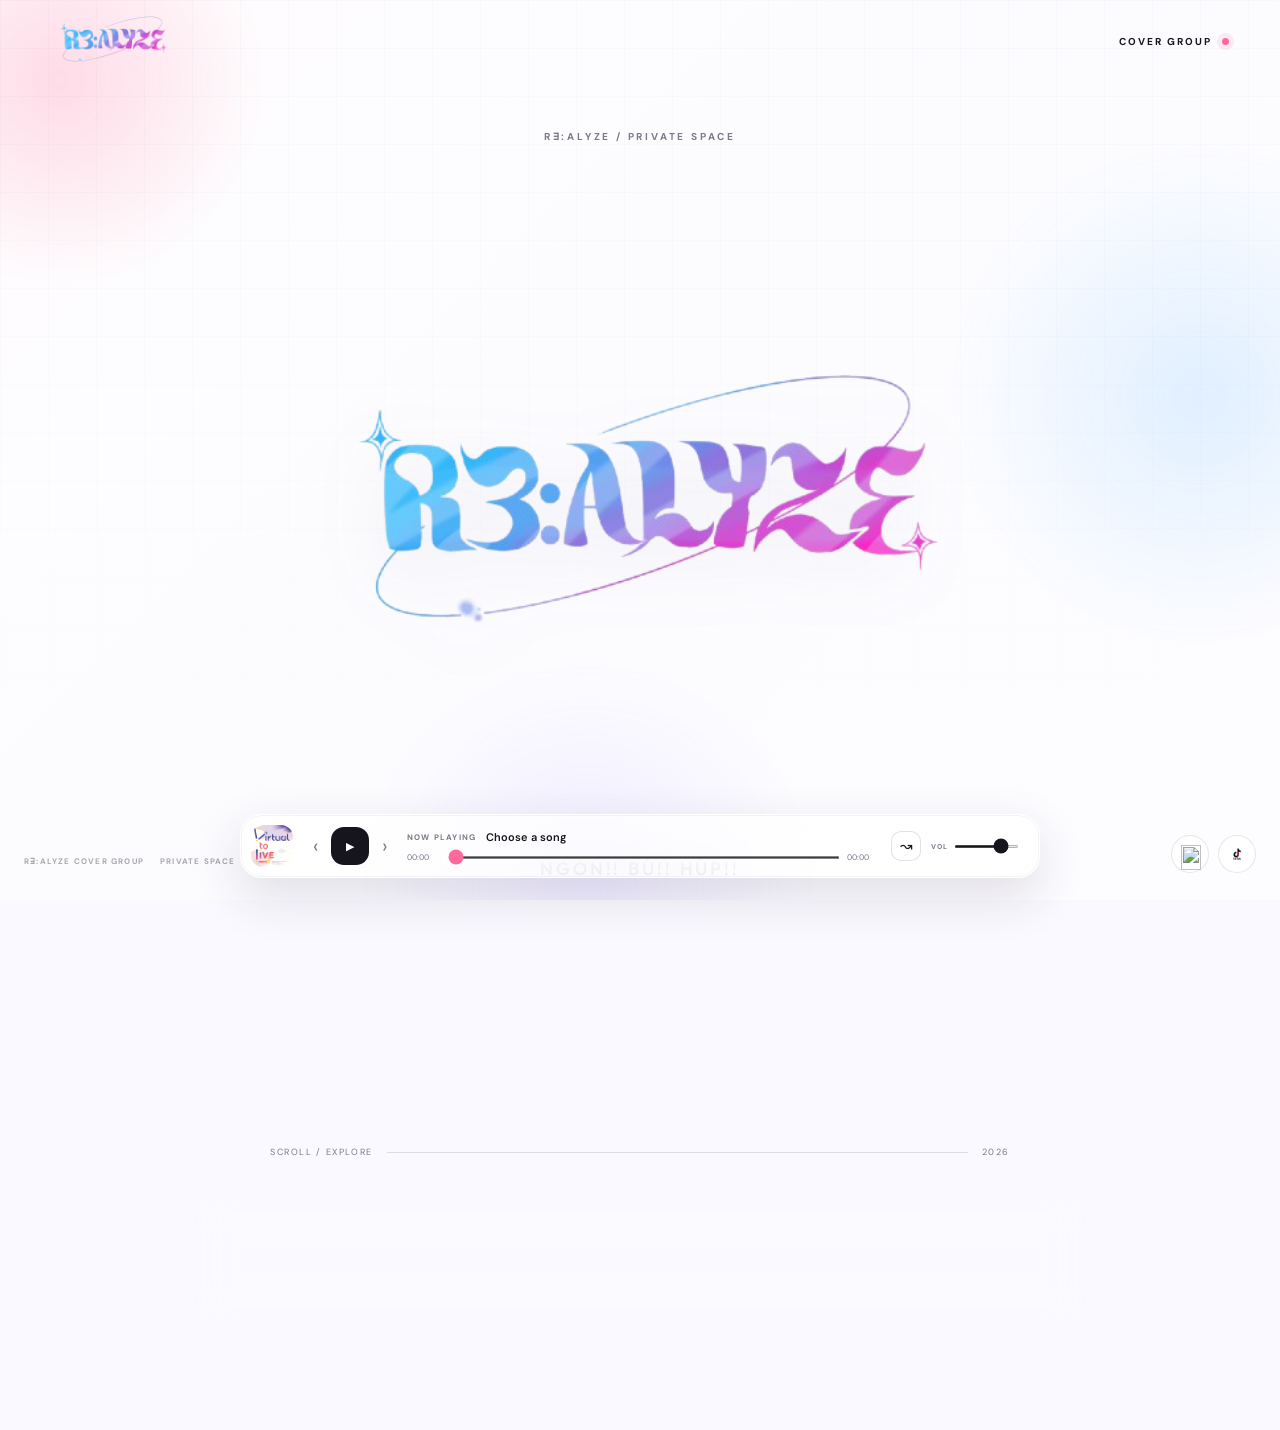
==== commit d326edf0: "Add files via upload" ====
--- a/index.html
+++ b/index.html
@@ -66,6 +66,15 @@
                         </span>
                         <span class="menu-arrow">↗</span>
                     </button>
+
+                    <a class="menu-button menu-game" href="https://rrealyzeofficial.github.io/games/" target="_blank" rel="noopener noreferrer" aria-label="Mở RƎ:ALYZE Game">
+                        <span class="menu-number">04</span>
+                        <span class="menu-copy">
+                            <strong>GAME</strong>
+                            <small>Enter RƎ:ALYZE Game</small>
+                        </span>
+                        <span class="menu-arrow">↗</span>
+                    </a>
                 </nav>
 
                 <div class="hero-foot reveal">
--- a/style.css
+++ b/style.css
@@ -109,13 +109,15 @@
     color: #716b7d;
 }
 .menu {
-    width: min(740px, 92vw);
+    width: min(960px, 94vw);
     display: grid;
-    grid-template-columns: repeat(3, 1fr);
+    grid-template-columns: repeat(4, 1fr);
     gap: 12px;
 }
 .menu-button {
-    min-height: 178px;
+    min-height: 168px;
+    color: var(--ink);
+    text-decoration: none;
     padding: 22px;
     border: 1px solid rgba(255,255,255,.9);
     border-radius: var(--radius-lg);
@@ -139,6 +141,10 @@
 .menu-button:nth-child(1):hover { box-shadow: 0 26px 65px rgba(255,106,155,.18); }
 .menu-button:nth-child(2):hover { box-shadow: 0 26px 65px rgba(105,184,255,.18); }
 .menu-button:nth-child(3):hover { box-shadow: 0 26px 65px rgba(170,145,255,.18); }
+.menu-button:nth-child(4):hover { box-shadow: 0 26px 65px rgba(116,226,194,.22); }
+.menu-game { position:relative; overflow:hidden; }
+.menu-game::after { content:'PLAY'; position:absolute; right:18px; bottom:16px; font-size:8px; font-weight:700; letter-spacing:.18em; color:rgba(22,20,29,.28); }
+.menu-game::before { content:''; position:absolute; width:110px; height:110px; border-radius:50%; right:-42px; bottom:-48px; background:radial-gradient(circle, rgba(116,226,194,.26), rgba(116,226,194,0) 70%); pointer-events:none; }
 .hero-foot { margin-top: 42px; width: min(740px, 92vw); display: flex; align-items: center; gap: 14px; font-size: 9px; letter-spacing: .18em; color: var(--muted); }
 .hero-line { height: 1px; flex: 1; background: var(--line); }
 
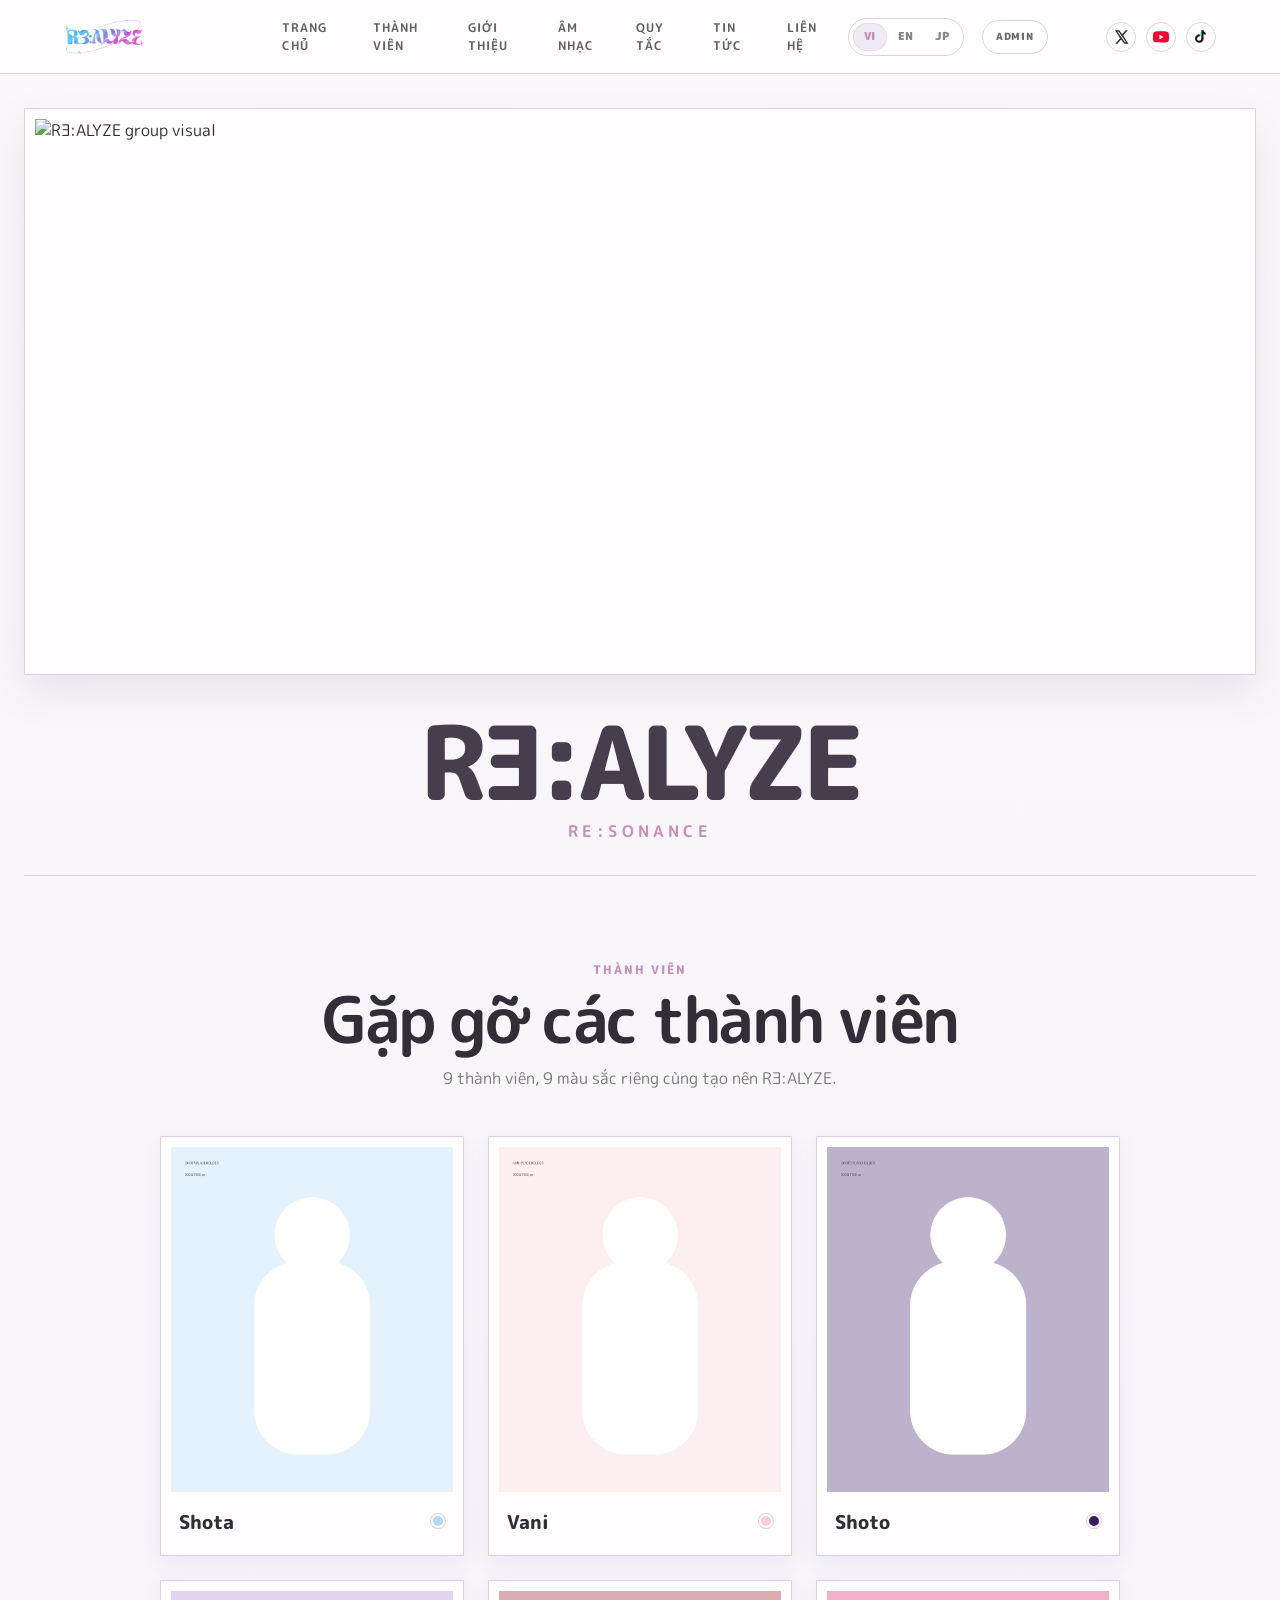
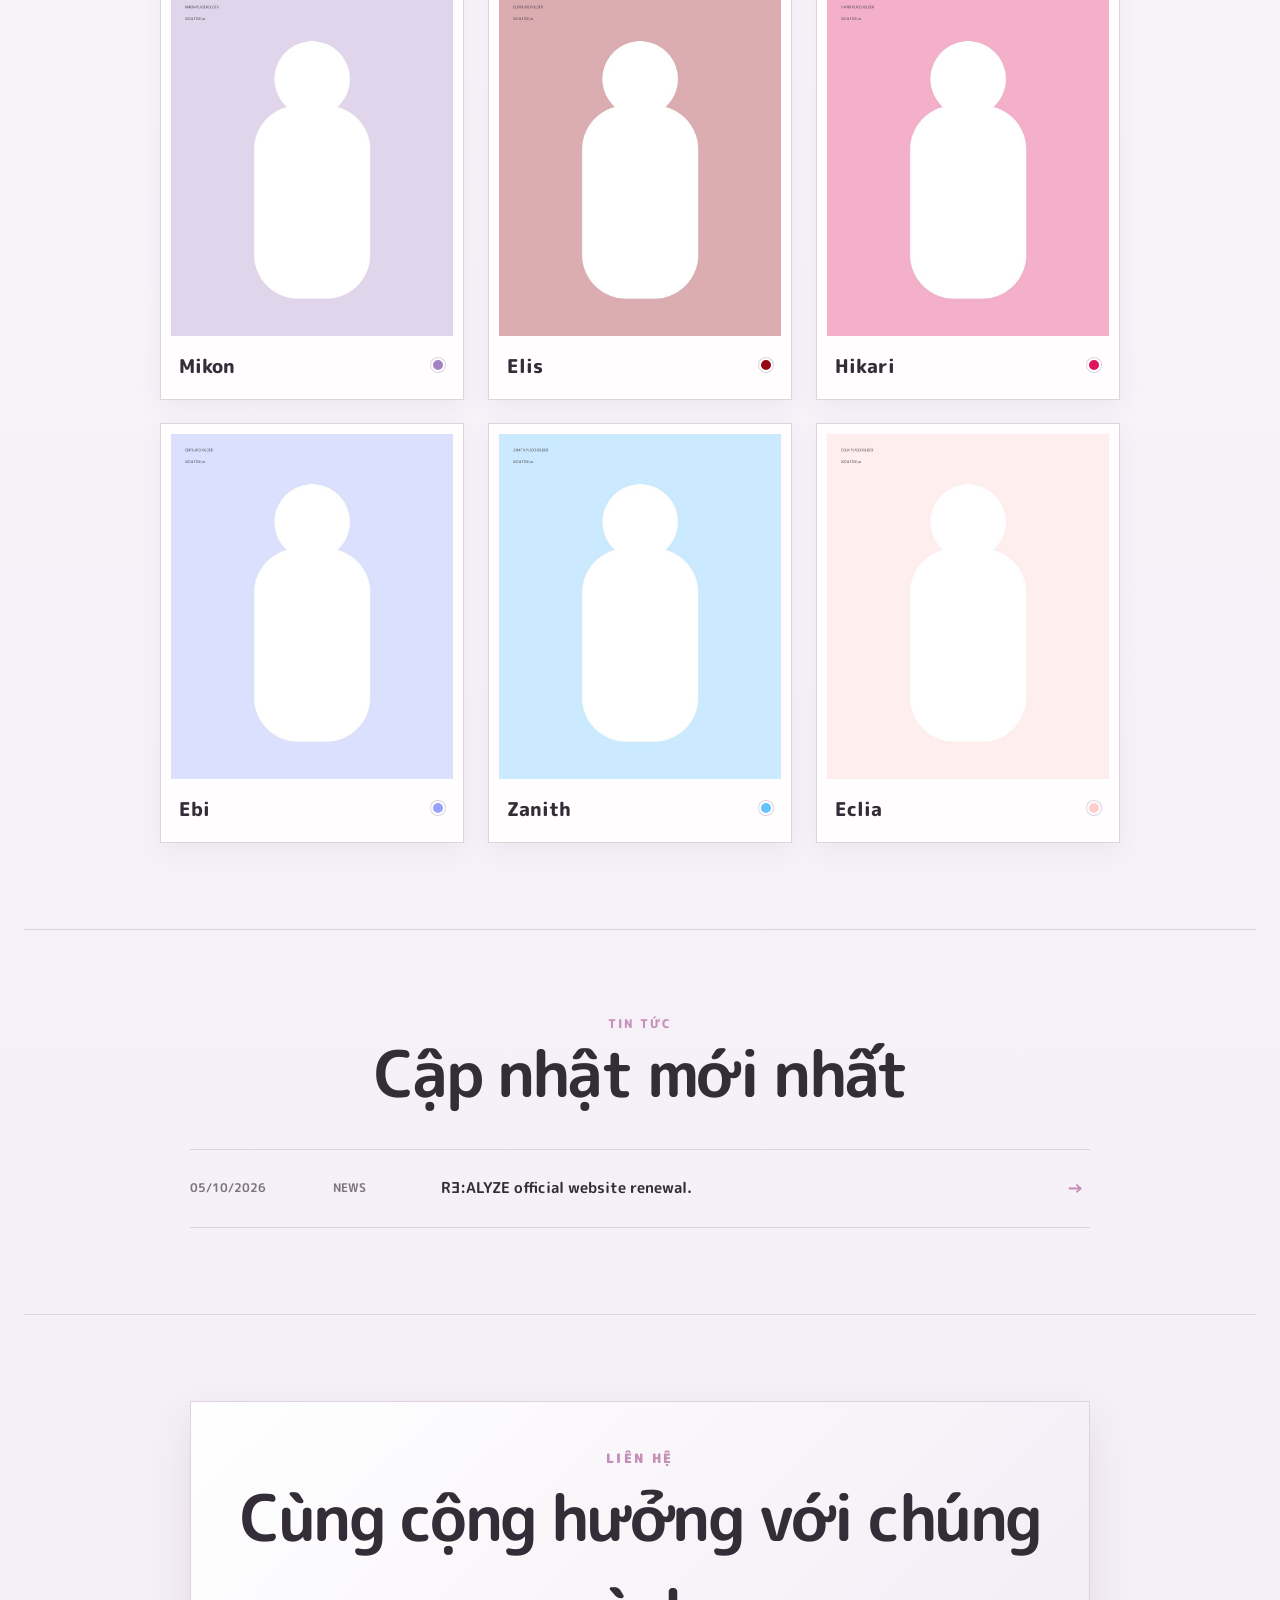
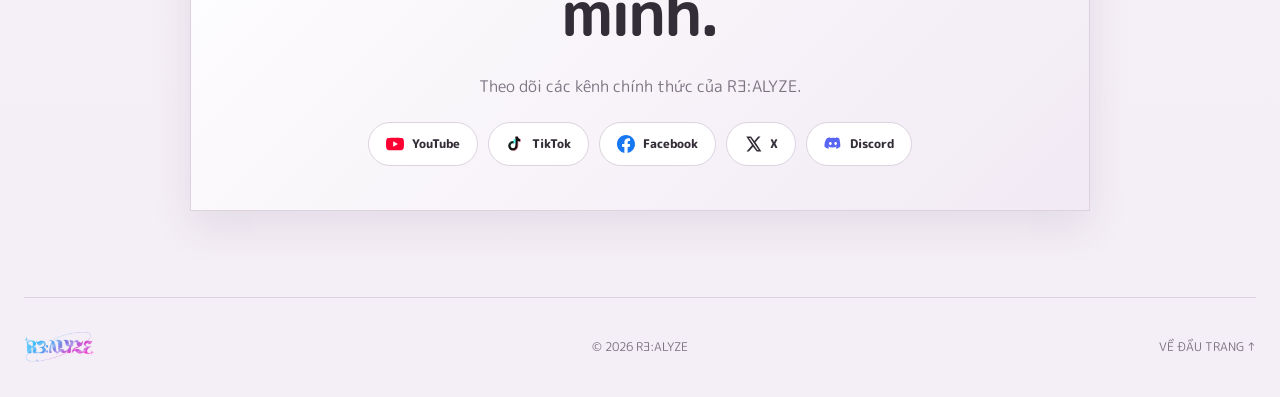
==== commit d36dedf4: "Add files via upload" ====
--- a/index.html
+++ b/index.html
@@ -1,314 +1,209 @@
-<!DOCTYPE html>
+<!doctype html>
 <html lang="vi">
 <head>
-    <meta charset="UTF-8">
-    <meta name="viewport" content="width=device-width, initial-scale=1.0">
-    <meta name="theme-color" content="#f7f4ff">
-    <title>RƎ:ALYZE — COVER GROUP</title>
-    <link rel="preconnect" href="https://fonts.googleapis.com">
-    <link rel="preconnect" href="https://fonts.gstatic.com" crossorigin>
-    <link href="https://fonts.googleapis.com/css2?family=DM+Sans:wght@400;500;600;700&family=Outfit:wght@400;500;600;700&display=swap" rel="stylesheet">
-    <link rel="stylesheet" href="style.css">
+  <meta charset="utf-8">
+  <meta name="viewport" content="width=device-width,initial-scale=1">
+  <title>RƎ:ALYZE — Official Website</title>
+  <link rel="preconnect" href="https://fonts.googleapis.com">
+  <link rel="preconnect" href="https://fonts.gstatic.com" crossorigin>
+  <link href="https://fonts.googleapis.com/css2?family=M+PLUS+Rounded+1c:wght@400;500;700;800;900&family=Nunito:wght@400;600;700;800;900&display=swap" rel="stylesheet">
+  <link rel="stylesheet" href="styles.css">
+  <link rel="icon" type="image/png" sizes="32x32" href="assets/favicon-32.png">
+  <link rel="icon" type="image/png" href="assets/favicon.png">
+
 </head>
-<body>
-    <div class="background" aria-hidden="true">
-        <span class="orb orb-a"></span>
-        <span class="orb orb-b"></span>
-        <span class="orb orb-c"></span>
-        <span class="noise"></span>
-    </div>
-
-    <header class="site-header">
-        <button class="brand-button" data-page="home" aria-label="Về trang chủ">
-            <img src="images/logo.png" alt="RƎ:ALYZE">
-        </button>
-        <div class="header-right">
-            <span class="header-label">COVER GROUP</span>
-            <span class="status-dot" aria-hidden="true"></span>
-        </div>
-    </header>
-
-    <main>
-        <section id="home" class="page active">
-            <div class="hero">
-                <div class="hero-kicker reveal">RƎ:ALYZE / PRIVATE SPACE</div>
-
-                <div class="hero-logo reveal">
-                    <img src="images/logo.png" alt="RƎ:ALYZE">
-                </div>
-
-                <p class="tagline reveal">NGON!! BÚ!! HÚP!!</p>
-
-                <nav class="menu reveal" aria-label="Điều hướng chính">
-                    <button class="menu-button" data-page="music">
-                        <span class="menu-number">01</span>
-                        <span class="menu-copy">
-                            <strong>MUSIC</strong>
-                            <small>Listen to our covers</small>
-                        </span>
-                        <span class="menu-arrow">↗</span>
-                    </button>
-
-                    <button class="menu-button" data-page="profile">
-                        <span class="menu-number">02</span>
-                        <span class="menu-copy">
-                            <strong>PROFILE</strong>
-                            <small>Meet the members</small>
-                        </span>
-                        <span class="menu-arrow">↗</span>
-                    </button>
-
-                    <button class="menu-button" data-page="gallery">
-                        <span class="menu-number">03</span>
-                        <span class="menu-copy">
-                            <strong>GALLERY</strong>
-                            <small>Saved moments</small>
-                        </span>
-                        <span class="menu-arrow">↗</span>
-                    </button>
-
-                    <a class="menu-button menu-game" href="https://rrealyzeofficial.github.io/games/" target="_blank" rel="noopener noreferrer" aria-label="Mở RƎ:ALYZE Game">
-                        <span class="menu-number">04</span>
-                        <span class="menu-copy">
-                            <strong>GAME</strong>
-                            <small>Enter RƎ:ALYZE Game</small>
-                        </span>
-                        <span class="menu-arrow">↗</span>
-                    </a>
-                </nav>
-
-                <div class="hero-foot reveal">
-                    <span>SCROLL / EXPLORE</span>
-                    <span class="hero-line"></span>
-                    <span>2026</span>
-                </div>
-
-                <section class="latest-release reveal" aria-label="Latest release">
-                    <div class="latest-cover"><img src="covers/song-03.jpg" alt="Crash the Party"></div>
-                    <div class="latest-copy">
-                        <span class="latest-label">LATEST RELEASE · 03</span>
-                        <h2>CRASH THE PARTY</h2>
-                        <p>RƎ:ALYZE <span>but Eke & Hikari & Shoto</span></p>
-                    </div>
-                    <button class="latest-play" data-play-index="2">PLAY NOW <span>▶</span></button>
-                    <button class="latest-more" data-page="music">VIEW DISCOGRAPHY ↗</button>
-                </section>
-            </div>
-        </section>
-
-        <section id="music" class="page">
-            <div class="page-container">
-                <button class="back-button" data-page="home">← HOME</button>
-
-                <div class="page-heading">
-                    <div>
-                        <p class="section-index">01 / MUSIC</p>
-                        <h2>PLAYLIST</h2>
-                    </div>
-                    <p class="section-description">Mấy bài hát mà mọi người có thể nghe nè!!</p>
-                </div>
-
-                <div class="music-toolbar">
-                    <div class="music-filters" role="group" aria-label="Music filters">
-                        <button class="filter-button active" data-filter="all">ALL</button>
-                        <button class="filter-button" data-filter="group">RƎ:ALYZE</button>
-                        <button class="filter-button" data-filter="solo">SOLO</button>
-                    </div>
-                    <div class="discography-stat"><strong>03</strong><span>RELEASES / 2026</span></div>
-                </div>
-
-                <div class="music-list">
-                    <article class="song" data-category="group">
-                        <div class="cover">
-                            <img src="covers/song-01.jpg" alt="Virtual to Live">
-                            <div class="cover-shade"></div>
-                            <button class="play-button" data-song="music/song-01.mp3" aria-label="Phát Virtual to Live">▶</button>
-                            <span class="cover-number">01</span>
-                        </div>
-                        <div class="song-info">
-                            <div>
-                                <p class="song-meta">RƎ:ALYZE (but Ebi & Mikon)</p>
-                                <h3>VIRTUAL TO LIVE</h3>
-                            </div>
-                            <button class="lyrics-button" data-lyrics="lyrics/song-01.txt">LYRICS +</button>
-                        </div>
-                        <div class="song-credits"><span>COVER BY</span><strong>RƎ:ALYZE (but Ebi &amp; Mikon)</strong></div>
-                        <div class="lyrics-content"></div>
-                    </article>
-
-                    <article class="song" data-category="solo">
-                        <div class="cover">
-                            <img src="covers/song-02.jpg" alt="Bounce">
-                            <div class="cover-shade"></div>
-                            <button class="play-button" data-song="music/song-02.mp3" aria-label="Phát Bounce">▶</button>
-                            <span class="cover-number">02</span>
-                        </div>
-                        <div class="song-info">
-                            <div>
-                                <p class="song-meta">VANI</p>
-                                <h3>BOUNCE <span>(COVERED BY VANI)</span></h3>
-                            </div>
-                            <button class="lyrics-button" data-lyrics="lyrics/song-02.txt">LYRICS +</button>
-                        </div>
-                        <div class="song-credits"><span>COVER BY</span><strong>VANI</strong></div>
-                        <div class="lyrics-content"></div>
-                    </article>
-
-                    <article class="song" data-category="group">
-                        <div class="cover">
-                            <img src="covers/song-03.jpg" alt="Crash the Party">
-                            <div class="cover-shade"></div>
-                            <button class="play-button" data-song="music/song-03.mp3" aria-label="Phát Crash the Party">▶</button>
-                            <span class="cover-number">03</span>
-                        </div>
-                        <div class="song-info">
-                            <div>
-                                <p class="song-meta">RƎ:ALYZE (but Eke & Hikari & Shoto)</p>
-                                <h3>CRASH THE PARTY</h3>
-                            </div>
-                            <button class="lyrics-button" data-lyrics="lyrics/song-03.txt">LYRICS +</button>
-                        </div>
-                        <div class="song-credits"><span>COVER BY</span><strong>RƎ:ALYZE (but Eke &amp; Hikari &amp; Shoto)</strong></div>
-                        <div class="lyrics-content"></div>
-                    </article>
-                </div>
-            </div>
-        </section>
-
-        <section id="profile" class="page">
-            <div class="page-container">
-                <button class="back-button" data-page="home">← HOME</button>
-
-                <div class="page-heading">
-                    <div>
-                        <p class="section-index">02 / PROFILE</p>
-                        <h2>MEMBERS</h2>
-                    </div>
-                    <p class="section-description">A little corner for the people behind RƎ:ALYZE.</p>
-                </div>
-
-                <div class="profile-gallery">
-                    <button class="profile-person" data-profile="members/member-01-profile.jpg" data-name="VANI" data-role="STAFF · VOCALIST · RAPPER" data-featured="BOUNCE">
-                        <span class="profile-image-wrap">
-                            <img src="members/member-01-face.png" alt="VANI">
-                            <span class="profile-view">VIEW PROFILE ↗</span>
-                        </span>
-                        <span class="profile-info">
-                            <span class="profile-name">VANI</span>
-                            <span class="profile-role">STAFF · VOCALIST · RAPPER</span>
-                        </span>
-                    </button>
-                </div>
-            </div>
-        </section>
-
-        <section id="gallery" class="page">
-            <div class="page-container">
-                <button class="back-button" data-page="home">← HOME</button>
-
-                <div class="page-heading">
-                    <div>
-                        <p class="section-index">03 / GALLERY</p>
-                        <h2>MOMENTS</h2>
-                    </div>
-                    <p class="section-description">Khoảnh khắc xứng đáng “ăn phốt”.</p>
-                </div>
-
-                <div class="gallery-actions">
-                    <div>
-                        <span class="gallery-kicker">COMMUNITY GALLERY</span>
-                        <p>Ai có link trang cũng có thể gửi ảnh vào gallery này.</p>
-                    </div>
-                    <button class="gallery-upload-open" id="galleryUploadOpen">＋ UPLOAD IMAGE</button>
-                </div>
-
-                <div class="gallery-grid" id="galleryGrid">
-                    <figure class="gallery-item">
-                        <img src="gallery/photo-01.jpg" alt="Gallery 01">
-                        <figcaption><span>01</span><span>RƎ:ALYZE ARCHIVE</span></figcaption>
-                    </figure>
-                    <figure class="gallery-item">
-                        <img src="gallery/photo-02.jpg" alt="Gallery 02">
-                        <figcaption><span>02</span><span>RƎ:ALYZE ARCHIVE</span></figcaption>
-                    </figure>
-                </div>
-                <p class="gallery-status" id="galleryStatus"></p>
-            </div>
-        </section>
-    </main>
-
-    <div class="audio-player" id="audioPlayer">
-        <div class="player-cover"><img id="player-cover" src="covers/song-01.jpg" alt=""></div>
-        <div class="player-controls">
-            <button id="prev-button" aria-label="Bài trước">‹</button>
-            <button id="player-button" aria-label="Phát hoặc tạm dừng">▶</button>
-            <button id="next-button" aria-label="Bài tiếp">›</button>
-        </div>
-        <div class="player-main">
-            <div class="player-topline"><span class="player-label">NOW PLAYING</span><span id="now-playing">Choose a song</span></div>
-            <div class="progress-row"><span id="current-time">00:00</span><input type="range" id="progress" min="0" max="100" value="0" aria-label="Tiến trình bài hát"><span id="duration-display">00:00</span></div>
-        </div>
-        <button id="random-button" class="player-mini" aria-label="Phát ngẫu nhiên">↝</button>
-        <div class="volume-wrap"><span>VOL</span><input type="range" id="volume" min="0" max="1" step="0.01" value="0.8" aria-label="Âm lượng"></div>
-        <audio id="audio"></audio>
-    </div>
-
-    <div class="social-links">
-        <a href="https://www.youtube.com/@realize-ent" target="_blank" rel="noopener noreferrer" class="social-link" aria-label="YouTube">
-            <img src="images/youtube.png" alt="">
+<body id="top">
+
+<header class="topbar">
+  <a class="logo" href="index.html" aria-label="RƎ:ALYZE"><img src="assets/realyze-logo.png" alt="RƎ:ALYZE"></a>
+  <button class="menu-btn" id="menuBtn" aria-label="Open menu"><span></span><span></span></button>
+  <nav class="main-nav" id="mainNav">
+    <a href="index.html" data-i18n="nav.top">TOP</a>
+    <a href="index.html#members" data-i18n="nav.member">MEMBER</a>
+    <a href="about.html" data-i18n="nav.about">ABOUT</a>
+    <a href="music.html" data-i18n="nav.music">MUSIC</a>
+    <a href="rule.html" data-i18n="nav.rule">RULE</a>
+    <a href="index.html#news" data-i18n="nav.news">NEWS</a>
+    <a href="index.html#contact" data-i18n="nav.contact">CONTACT</a>
+  </nav>
+  <div class="lang-switcher" aria-label="Language">
+    <button type="button" data-lang="vi" class="active">VI</button>
+    <button type="button" data-lang="en">EN</button>
+    <button type="button" data-lang="ja">JP</button>
+  </div>
+  <a class="admin-entry" href="admin.html" aria-label="Admin">ADMIN</a>
+  <div class="header-socials">
+    <a href="#" aria-label="X"><img src="assets/icons/x.svg" alt=""></a>
+    <a href="#" aria-label="YouTube"><img src="assets/icons/youtube.svg" alt=""></a>
+    <a href="#" aria-label="TikTok"><img src="assets/icons/tiktok.svg" alt=""></a>
+  </div>
+</header>
+
+
+<main>
+  <section class="hero">
+    <div class="group-frame">
+      <img src="assets/group-main.jpg" alt="RƎ:ALYZE group visual">
+    </div>
+    <div class="hero-title">
+      <h1>RƎ:ALYZE</h1>
+      <p>RE:SONANCE</p>
+    </div>
+  </section>
+
+  <section class="home-section section-rule" id="members">
+    <div class="section-head">
+      <small data-i18n="home.member_kicker">MEMBER</small>
+      <h2 data-i18n="home.member_title">Meet the members</h2>
+      <p data-i18n="home.member_desc">9 thành viên, 9 màu sắc riêng cùng tạo nên RƎ:ALYZE.</p>
+    </div>
+    <div class="member-wrap">
+      <div class="member-grid">
+<article class="member-card" data-member="shota" tabindex="0" role="button" aria-label="Xem thông tin Shota">
+      <div class="member-photo-wrap">
+        <img src="assets/members/shota.jpg" alt="Shota">
+      </div>
+      <div class="member-info"><h3>Shota</h3><span style="background:#B0D9FA"></span></div>
+    </article>
+<article class="member-card" data-member="vani" tabindex="0" role="button" aria-label="Xem thông tin Vani">
+      <div class="member-photo-wrap">
+        <img src="assets/members/vani.jpg" alt="Vani">
+      </div>
+      <div class="member-info"><h3>Vani</h3><span style="background:#F9CDD4"></span></div>
+    </article>
+<article class="member-card" data-member="shoto" tabindex="0" role="button" aria-label="Xem thông tin Shoto">
+      <div class="member-photo-wrap">
+        <img src="assets/members/shoto.jpg" alt="Shoto">
+      </div>
+      <div class="member-info"><h3>Shoto</h3><span style="background:#3A1865"></span></div>
+    </article>
+<article class="member-card" data-member="mikon" tabindex="0" role="button" aria-label="Xem thông tin Mikon">
+      <div class="member-photo-wrap">
+        <img src="assets/members/mikon.jpg" alt="Mikon">
+      </div>
+      <div class="member-info"><h3>Mikon</h3><span style="background:#A481C2"></span></div>
+    </article>
+<article class="member-card" data-member="elis" tabindex="0" role="button" aria-label="Xem thông tin Elis">
+      <div class="member-photo-wrap">
+        <img src="assets/members/elis.jpg" alt="Elis">
+      </div>
+      <div class="member-info"><h3>Elis</h3><span style="background:#940912"></span></div>
+    </article>
+<article class="member-card" data-member="hikari" tabindex="0" role="button" aria-label="Xem thông tin Hikari">
+      <div class="member-photo-wrap">
+        <img src="assets/members/hikari.jpg" alt="Hikari">
+      </div>
+      <div class="member-info"><h3>Hikari</h3><span style="background:#E0115F"></span></div>
+    </article>
+<article class="member-card" data-member="ebi" tabindex="0" role="button" aria-label="Xem thông tin Ebi">
+      <div class="member-photo-wrap">
+        <img src="assets/members/ebi.jpg" alt="Ebi">
+      </div>
+      <div class="member-info"><h3>Ebi</h3><span style="background:#97A2FF"></span></div>
+    </article>
+<article class="member-card" data-member="zanith" tabindex="0" role="button" aria-label="Xem thông tin Zanith">
+      <div class="member-photo-wrap">
+        <img src="assets/members/zanith.jpg" alt="Zanith">
+      </div>
+      <div class="member-info"><h3>Zanith</h3><span style="background:#66C1FF"></span></div>
+    </article>
+<article class="member-card" data-member="eclia" tabindex="0" role="button" aria-label="Xem thông tin Eclia">
+      <div class="member-photo-wrap">
+        <img src="assets/members/eclia.jpg" alt="Eclia">
+      </div>
+      <div class="member-info"><h3>Eclia</h3><span style="background:#FFCDCD"></span></div>
+    </article>
+      </div>
+    </div>
+  </section>
+
+  <section class="home-section section-rule" id="news">
+    <div class="section-head">
+      <small data-i18n="home.news_kicker">NEWS</small>
+      <h2 data-i18n="home.news_title">Latest updates</h2>
+    </div>
+    <div class="news-list">
+      <div id="dynamicNewsList"></div>
+    </div>
+  </section>
+
+  <section class="home-section section-rule" id="contact">
+    <div class="contact-box">
+      <small style="color:var(--accent);font-weight:900;letter-spacing:.18em" data-i18n="home.contact_kicker">CONTACT</small>
+      <h2 data-i18n="home.contact_title">Stay in resonance.</h2>
+      <p data-i18n="home.contact_desc">Theo dõi các kênh chính thức của RƎ:ALYZE.</p>
+      <div class="social-list">
+        <a href="#" aria-label="YouTube"><img src="assets/icons/youtube.svg" alt=""><span data-i18n="social.youtube">YouTube</span></a>
+        <a href="#" aria-label="TikTok"><img src="assets/icons/tiktok.svg" alt=""><span data-i18n="social.tiktok">TikTok</span></a>
+        <a href="#" aria-label="Facebook"><img src="assets/icons/facebook.svg" alt=""><span data-i18n="social.facebook">Facebook</span></a>
+        <a href="#" aria-label="X / Twitter"><img src="assets/icons/x.svg" alt=""><span data-i18n="social.x">X</span></a>
+        <a href="#" aria-label="Discord"><img src="assets/icons/discord.svg" alt=""><span data-i18n="social.discord">Discord</span></a>
+      </div>
+    </div>
+  </section>
+</main>
+
+
+
+<dialog class="profile-modal" id="profileModal">
+  <button class="profile-close" id="profileClose" type="button" aria-label="Đóng">×</button>
+
+  <div class="profile-top">
+    <div class="profile-avatar">
+      <img id="profileImage" src="" alt="">
+    </div>
+
+    <div class="profile-heading">
+      <span class="profile-label" data-i18n="profile.label">MEMBER PROFILE</span>
+      <h2 id="profileName">Member</h2>
+      <div class="profile-reading">
+        <span id="profileJapanese">—</span>
+        <span class="dot">•</span>
+        <span id="profileRomaji">—</span>
+      </div>
+
+      <div class="profile-socials">
+        <a id="profileX" href="#" target="_blank" rel="noopener" aria-label="X">
+          <img src="assets/icons/x.svg" alt="">
         </a>
-        <a href="https://www.tiktok.com/@realyzefromrlt?_r=1&_t=ZS-99OVw0wxaVj" target="_blank" rel="noopener noreferrer" class="social-link" aria-label="TikTok">
-            <img src="images/tiktok.png" alt="">
+        <a id="profileYT" href="#" target="_blank" rel="noopener" aria-label="YouTube">
+          <img src="assets/icons/youtube.svg" alt="">
         </a>
-    </div>
-
-    <footer>
-        <span>RƎ:ALYZE COVER GROUP</span>
-        <span>PRIVATE SPACE</span>
-    </footer>
-
-    <div class="profile-modal" id="profileModal" aria-hidden="true">
-        <button class="profile-modal-close" id="profileModalClose" aria-label="Đóng">×</button>
-        <div class="profile-modal-card">
-            <div class="profile-modal-image"><img id="profileModalImage" src="" alt="Profile"></div>
-            <div class="profile-modal-copy">
-                <span class="modal-kicker">RƎ:ALYZE / MEMBER FILE</span>
-                <h2 id="profileModalName">VANI</h2>
-                <p id="profileModalRole" class="modal-role"></p>
-                <div class="modal-divider"></div>
-                <div class="modal-fact"><span>FEATURED COVER</span><strong id="profileModalFeatured"></strong></div>
-                <button class="modal-song-link" data-page="music">GO TO MUSIC ↗</button>
-            </div>
-        </div>
-    </div>
-
-
-    <div class="gallery-upload-modal" id="galleryUploadModal" aria-hidden="true">
-        <div class="gallery-upload-card">
-            <button class="gallery-upload-close" id="galleryUploadClose" aria-label="Đóng">×</button>
-            <span class="modal-kicker">RƎ:ALYZE / COMMUNITY GALLERY</span>
-            <h2>POST A MOMENT</h2>
-            <p class="upload-note">Chọn ảnh JPG / PNG / WEBP, tối đa 8 MB.</p>
-            <label class="upload-field">
-                <span>YOUR NAME</span>
-                <input id="galleryUploaderName" type="text" maxlength="32" placeholder="Anonymous">
-            </label>
-            <label class="upload-field">
-                <span>CAPTION</span>
-                <input id="galleryCaption" type="text" maxlength="80" placeholder="Một câu ngắn về bức ảnh...">
-            </label>
-            <label class="upload-dropzone" for="galleryFile">
-                <input id="galleryFile" type="file" accept="image/jpeg,image/png,image/webp" hidden>
-                <strong id="galleryFileLabel">CHOOSE IMAGE</strong>
-                <small>Click để chọn ảnh</small>
-            </label>
-            <button class="gallery-submit" id="gallerySubmit">UPLOAD</button>
-            <p class="upload-message" id="galleryUploadMessage"></p>
-        </div>
-    </div>
-
-    <script src="https://cdn.jsdelivr.net/npm/@supabase/supabase-js@2"></script>
-    <script src="supabase-config.js"></script>
-    <script src="script.js"></script>
+        <a id="profileTT" href="#" target="_blank" rel="noopener" aria-label="TikTok">
+          <img src="assets/icons/tiktok.svg" alt="">
+        </a>
+      </div>
+    </div>
+  </div>
+
+  <blockquote class="profile-quote" id="profileQuote">“...”</blockquote>
+
+  <div class="profile-facts">
+    <div>
+      <span data-i18n="profile.birthday">BIRTHDAY</span>
+      <strong id="profileBirthday">—</strong>
+    </div>
+    <div>
+      <span data-i18n="profile.hobby">HOBBY</span>
+      <strong id="profileHobby">—</strong>
+    </div>
+    <div>
+      <span data-i18n="profile.color">COLOR</span>
+      <strong class="profile-color-value">
+        <i id="profileColorDot"></i>
+        <b id="profileColor">—</b>
+      </strong>
+    </div>
+  </div>
+</dialog>
+
+<footer>
+  <div class="footer-logo"><img src="assets/realyze-logo.png" alt="RƎ:ALYZE"></div>
+  <div>© 2026 RƎ:ALYZE</div>
+  <a href="#top" data-i18n="footer.back">BACK TO TOP ↑</a>
+</footer>
+<script src="script.js"></script>
+
+<script type="module" src="content-render.js"></script>
 </body>
-</html>
+</html>
--- a/styles.css
+++ b/styles.css
@@ -0,0 +1,978 @@
+
+:root{
+  --bg:#f7f3f8;
+  --paper:#fffdfd;
+  --paper-2:#f0eaf4;
+  --text:#332d38;
+  --muted:#7d7482;
+  --line:#dcd3df;
+  --accent:#c58fb7;
+  --accent-2:#9dbfd5;
+  --deep:#685a72;
+  --shadow:0 16px 40px rgba(82,63,92,.10);
+  --round:"M PLUS Rounded 1c","Nunito",system-ui,sans-serif;
+  --shell:1280px;
+}
+*{box-sizing:border-box}
+html{scroll-behavior:smooth}
+body{
+  margin:0;
+  background:linear-gradient(180deg,#fbf8fc 0%,#f4eef6 100%);
+  color:var(--text);
+  font-family:var(--round);
+}
+a{color:inherit;text-decoration:none}
+img{display:block;max-width:100%}
+button{font:inherit}
+
+.topbar{
+  height:74px;
+  position:sticky;
+  top:0;
+  z-index:100;
+  background:rgba(255,253,253,.92);
+  backdrop-filter:blur(12px);
+  border-bottom:1px solid var(--line);
+  display:grid;
+  grid-template-columns:220px 1fr 220px;
+  align-items:center;
+  padding:0 5vw;
+}
+.logo{
+  font-weight:800;
+  letter-spacing:.06em;
+  font-size:1.2rem;
+}
+.logo span:first-child{color:var(--accent)}
+.main-nav{
+  display:flex;
+  justify-content:center;
+  align-items:center;
+  gap:28px;
+}
+.main-nav a{
+  font-size:.78rem;
+  font-weight:700;
+  letter-spacing:.08em;
+  color:#655d69;
+  transition:.2s;
+}
+.main-nav a:hover,
+.main-nav a.active{color:var(--accent)}
+.header-socials{
+  display:flex;
+  justify-content:flex-end;
+  gap:10px;
+}
+.header-socials a{
+  width:30px;height:30px;
+  display:grid;place-items:center;
+  border:1px solid var(--line);
+  border-radius:999px;
+  background:white;
+  font-size:.72rem;
+}
+.menu-btn{display:none}
+
+.hero{
+  width:min(calc(100% - 48px),var(--shell));
+  margin:34px auto 0;
+}
+.group-frame{
+  border:1px solid var(--line);
+  padding:10px;
+  background:var(--paper);
+  box-shadow:var(--shadow);
+}
+.group-frame img{
+  width:100%;
+  aspect-ratio:20/9;
+  object-fit:cover;
+  object-position:center center;
+}
+.hero-title{
+  text-align:center;
+  padding:38px 20px 32px;
+}
+.hero-title h1{
+  margin:0;
+  font-size:clamp(3.8rem,8vw,7.4rem);
+  line-height:.95;
+  letter-spacing:-.05em;
+  font-weight:800;
+  color:#463d4d;
+}
+.hero-title p{
+  margin:10px 0 0;
+  letter-spacing:.28em;
+  font-weight:700;
+  color:var(--accent);
+}
+
+.home-section{
+  width:min(calc(100% - 48px),var(--shell));
+  margin:auto;
+  padding:86px 0;
+}
+.section-rule{border-top:1px solid var(--line)}
+.section-head{
+  text-align:center;
+  margin-bottom:44px;
+}
+.section-head small{
+  display:block;
+  color:var(--accent);
+  letter-spacing:.18em;
+  font-weight:800;
+  font-size:.72rem;
+  margin-bottom:8px;
+}
+.section-head h2{
+  margin:0;
+  font-size:clamp(2.4rem,5vw,4.2rem);
+  line-height:1;
+  letter-spacing:-.04em;
+}
+.section-head p{
+  max-width:620px;
+  margin:14px auto 0;
+  color:var(--muted);
+  line-height:1.7;
+}
+
+.member-wrap{
+  max-width:960px;
+  margin:0 auto;
+}
+.member-grid{
+  display:grid;
+  grid-template-columns:repeat(3,1fr);
+  gap:24px;
+}
+.member-card{
+  background:var(--paper);
+  border:1px solid var(--line);
+  padding:10px;
+  box-shadow:0 8px 22px rgba(93,72,103,.06);
+}
+.member-card img{
+  width:100%;
+  aspect-ratio:9/11;
+  object-fit:cover;
+  object-position:center top;
+  background:#eee;
+}
+.member-info{
+  padding:15px 8px 9px;
+  display:flex;
+  justify-content:space-between;
+  align-items:center;
+  gap:12px;
+}
+.member-info h3{
+  margin:0;
+  font-size:1.2rem;
+  font-weight:800;
+}
+.member-info span{
+  width:14px;height:14px;border-radius:50%;
+  border:2px solid white;
+  box-shadow:0 0 0 1px var(--line);
+}
+
+.news-list{
+  max-width:900px;
+  margin:0 auto;
+  border-top:1px solid var(--line);
+}
+.news-item{
+  display:grid;
+  grid-template-columns:125px 90px 1fr 24px;
+  align-items:center;
+  gap:18px;
+  min-height:78px;
+  border-bottom:1px solid var(--line);
+  transition:.2s;
+}
+.news-item:hover{
+  background:rgba(255,255,255,.55);
+  padding-inline:10px;
+}
+.news-item time,.news-item em{
+  font-style:normal;
+  font-size:.72rem;
+  color:var(--muted);
+  font-weight:700;
+}
+.news-item strong{
+  font-size:.92rem;
+  font-weight:700;
+}
+.news-item b{font-size:1.1rem;color:var(--accent)}
+
+.contact-box{
+  max-width:900px;
+  margin:0 auto;
+  background:linear-gradient(135deg,#fff,#f1eaf4);
+  border:1px solid var(--line);
+  padding:44px;
+  text-align:center;
+  box-shadow:var(--shadow);
+}
+.contact-box h2{
+  margin:0 0 10px;
+  font-size:clamp(2.4rem,5vw,4.5rem);
+  letter-spacing:-.04em;
+}
+.contact-box p{color:var(--muted)}
+.social-list{
+  display:flex;
+  justify-content:center;
+  flex-wrap:wrap;
+  gap:10px;
+  margin-top:24px;
+}
+.social-list a{
+  padding:12px 17px;
+  border:1px solid var(--line);
+  background:white;
+  border-radius:999px;
+  font-size:.78rem;
+  font-weight:800;
+}
+.social-list a:hover{
+  border-color:var(--accent);
+  color:var(--accent);
+}
+
+.page-hero{
+  width:min(calc(100% - 48px),1050px);
+  margin:80px auto 0;
+  padding:70px 0 54px;
+  text-align:center;
+}
+.page-hero small{
+  letter-spacing:.2em;
+  color:var(--accent);
+  font-weight:800;
+}
+.page-hero h1{
+  margin:12px 0;
+  font-size:clamp(3.4rem,8vw,7rem);
+  line-height:.95;
+  letter-spacing:-.05em;
+}
+.page-hero p{
+  max-width:700px;
+  margin:0 auto;
+  color:var(--muted);
+  line-height:1.8;
+}
+
+.content-shell{
+  width:min(calc(100% - 48px),1050px);
+  margin:0 auto;
+  padding:20px 0 100px;
+}
+.info-panel{
+  background:var(--paper);
+  border:1px solid var(--line);
+  padding:42px;
+  margin-bottom:24px;
+  box-shadow:0 8px 24px rgba(93,72,103,.05);
+}
+.info-panel h2{
+  margin:0 0 16px;
+  font-size:1.8rem;
+}
+.info-panel p{
+  margin:0;
+  color:var(--muted);
+  line-height:1.9;
+}
+
+.music-grid{
+  display:grid;
+  grid-template-columns:repeat(2,1fr);
+  gap:22px;
+}
+.release-card{
+  background:var(--paper);
+  border:1px solid var(--line);
+  padding:10px;
+}
+.release-art{
+  aspect-ratio:16/10;
+  display:flex;
+  flex-direction:column;
+  justify-content:flex-end;
+  padding:25px;
+  color:white;
+}
+.r1{background:linear-gradient(135deg,#9f87cf,#e29bb8)}
+.r2{background:linear-gradient(135deg,#7f86a6,#b783a7)}
+.r3{background:linear-gradient(135deg,#7ea2b7,#c6a4af)}
+.release-art small{font-weight:800;letter-spacing:.12em}
+.release-art strong{
+  margin-top:8px;
+  font-size:2rem;
+  line-height:1;
+}
+.release-meta{padding:14px 8px 6px}
+.release-meta p{margin:0;color:var(--muted);font-size:.85rem}
+
+.rule-list{
+  display:grid;
+  gap:18px;
+}
+.rule-item{
+  display:grid;
+  grid-template-columns:70px 1fr;
+  gap:22px;
+  background:var(--paper);
+  border:1px solid var(--line);
+  padding:28px;
+}
+.rule-no{
+  width:54px;height:54px;
+  border-radius:18px;
+  display:grid;place-items:center;
+  background:var(--paper-2);
+  color:var(--accent);
+  font-weight:900;
+}
+.rule-item h3{margin:2px 0 8px}
+.rule-item p{margin:0;color:var(--muted);line-height:1.8}
+
+footer{
+  min-height:100px;
+  border-top:1px solid var(--line);
+  width:min(calc(100% - 48px),var(--shell));
+  margin:auto;
+  display:grid;
+  grid-template-columns:1fr 1fr 1fr;
+  align-items:center;
+  color:var(--muted);
+  font-size:.72rem;
+}
+.footer-logo{font-weight:900;color:var(--text)}
+footer>div:nth-child(2){text-align:center}
+footer>a{text-align:right}
+
+@media(max-width:900px){
+  .topbar{
+    grid-template-columns:1fr auto;
+    padding-inline:20px;
+    height:66px;
+  }
+  .header-socials{display:none}
+  .menu-btn{
+    display:block;
+    border:0;background:transparent;
+    width:40px;height:40px;
+  }
+  .menu-btn span{
+    width:24px;height:2px;background:#5f5763;
+    display:block;margin:6px auto;border-radius:99px;
+  }
+  .main-nav{
+    display:none;
+    position:absolute;
+    top:66px;left:0;right:0;
+    flex-direction:column;
+    gap:0;
+    background:#fffdfd;
+    border-bottom:1px solid var(--line);
+    padding:14px 20px;
+  }
+  .main-nav.open{display:flex}
+  .main-nav a{padding:11px 0}
+  .member-grid{grid-template-columns:repeat(2,1fr)}
+  .music-grid{grid-template-columns:1fr}
+}
+
+@media(max-width:620px){
+  .hero,.home-section,.content-shell,.page-hero,footer{
+    width:calc(100% - 28px);
+  }
+  .group-frame{padding:6px}
+  .group-frame img{aspect-ratio:4/3}
+  .hero-title{padding:28px 8px}
+  .hero-title h1{font-size:17vw}
+  .member-wrap{max-width:390px}
+  .member-grid{grid-template-columns:1fr}
+  .member-card{padding:8px}
+  .news-item{
+    grid-template-columns:100px 1fr;
+    gap:7px 14px;
+    padding:14px 0;
+  }
+  .news-item strong{grid-column:1/-1}
+  .news-item b{display:none}
+  .contact-box{padding:30px 18px}
+  .info-panel{padding:26px}
+  .rule-item{grid-template-columns:1fr}
+  footer{
+    grid-template-columns:1fr;
+    gap:12px;
+    padding:26px 0;
+  }
+  footer>div:nth-child(2),footer>a{text-align:left}
+}
+
+
+/* ===== MEMBER INTERACTION / PROFILE POPUP ===== */
+
+.member-card{
+  cursor:pointer;
+  transform:translateZ(0);
+  transition:
+    transform .22s cubic-bezier(.2,.75,.3,1),
+    box-shadow .22s ease,
+    border-color .22s ease;
+  will-change:transform;
+}
+
+.member-photo-wrap{
+  overflow:hidden;
+  background:#eee;
+}
+
+.member-photo-wrap img{
+  transition:transform .28s cubic-bezier(.2,.75,.3,1);
+}
+
+.member-card:hover,
+.member-card:focus-visible{
+  transform:translateY(-5px) scale(1.035) rotate(-.35deg);
+  border-color:#c8b8cc;
+  box-shadow:0 18px 38px rgba(93,72,103,.14);
+  animation:memberWiggle .34s ease-in-out 1;
+  outline:none;
+  z-index:4;
+}
+
+.member-card:hover .member-photo-wrap img,
+.member-card:focus-visible .member-photo-wrap img{
+  transform:scale(1.045);
+}
+
+@keyframes memberWiggle{
+  0%   { transform:translateY(0) scale(1) rotate(0deg); }
+  25%  { transform:translateY(-4px) scale(1.025) rotate(.7deg); }
+  50%  { transform:translateY(-5px) scale(1.04) rotate(-.7deg); }
+  75%  { transform:translateY(-5px) scale(1.032) rotate(.35deg); }
+  100% { transform:translateY(-5px) scale(1.035) rotate(-.35deg); }
+}
+
+.profile-modal{
+  width:min(720px,calc(100% - 30px));
+  max-height:min(86vh,760px);
+  padding:0;
+  border:1px solid var(--line);
+  border-radius:28px;
+  background:rgba(255,253,253,.98);
+  color:var(--text);
+  box-shadow:0 28px 80px rgba(61,45,68,.22);
+  overflow:auto;
+}
+
+.profile-modal[open]{
+  animation:profilePop .22s cubic-bezier(.2,.8,.2,1);
+}
+
+.profile-modal::backdrop{
+  background:rgba(72,60,78,.24);
+  backdrop-filter:blur(7px);
+}
+
+@keyframes profilePop{
+  from{opacity:0;transform:translateY(12px) scale(.965)}
+  to{opacity:1;transform:translateY(0) scale(1)}
+}
+
+.profile-close{
+  position:absolute;
+  top:16px;
+  right:16px;
+  z-index:5;
+  width:38px;
+  height:38px;
+  border:1px solid var(--line);
+  border-radius:999px;
+  background:rgba(255,255,255,.9);
+  color:#625868;
+  font-size:1.35rem;
+  line-height:1;
+  cursor:pointer;
+  transition:.18s;
+}
+
+.profile-close:hover{
+  transform:rotate(8deg) scale(1.06);
+  border-color:#c5b4ca;
+}
+
+.profile-top{
+  display:grid;
+  grid-template-columns:190px 1fr;
+  gap:28px;
+  padding:34px 34px 24px;
+  align-items:center;
+}
+
+.profile-avatar{
+  aspect-ratio:1/1;
+  border-radius:24px;
+  overflow:hidden;
+  background:var(--paper-2);
+  border:1px solid var(--line);
+}
+
+.profile-avatar img{
+  width:100%;
+  height:100%;
+  object-fit:cover;
+  object-position:center top;
+}
+
+.profile-label{
+  display:block;
+  font-size:.66rem;
+  font-weight:900;
+  letter-spacing:.17em;
+  color:var(--accent);
+  margin-bottom:5px;
+}
+
+.profile-heading h2{
+  margin:0;
+  font-size:clamp(2.3rem,5vw,3.6rem);
+  line-height:1;
+  letter-spacing:-.04em;
+}
+
+.profile-reading{
+  display:flex;
+  flex-wrap:wrap;
+  align-items:center;
+  gap:8px;
+  margin-top:10px;
+  color:var(--muted);
+  font-size:.92rem;
+  font-weight:700;
+}
+
+.profile-reading .dot{
+  color:#c8bdcb;
+}
+
+.profile-socials{
+  display:flex;
+  gap:8px;
+  margin-top:20px;
+}
+
+.profile-socials a{
+  min-width:42px;
+  height:36px;
+  padding:0 11px;
+  display:grid;
+  place-items:center;
+  border:1px solid var(--line);
+  border-radius:999px;
+  background:white;
+  font-size:.72rem;
+  font-weight:900;
+  transition:.18s;
+}
+
+.profile-socials a:hover{
+  transform:translateY(-2px);
+  border-color:var(--accent);
+  color:var(--accent);
+}
+
+.profile-quote{
+  margin:0 34px;
+  padding:20px 24px;
+  border:1px solid var(--line);
+  border-radius:20px;
+  background:linear-gradient(135deg,#fff,#f5eff7);
+  color:#564d5a;
+  font-size:1rem;
+  font-weight:700;
+  line-height:1.7;
+}
+
+.profile-facts{
+  display:grid;
+  grid-template-columns:repeat(3,1fr);
+  gap:10px;
+  padding:22px 34px 34px;
+}
+
+.profile-facts>div{
+  min-height:86px;
+  border:1px solid var(--line);
+  border-radius:18px;
+  background:#fff;
+  padding:15px;
+}
+
+.profile-facts span{
+  display:block;
+  font-size:.62rem;
+  font-weight:900;
+  letter-spacing:.12em;
+  color:#a096a4;
+  margin-bottom:8px;
+}
+
+.profile-facts strong{
+  display:block;
+  font-size:.9rem;
+  line-height:1.45;
+}
+
+.profile-color-value{
+  display:flex !important;
+  align-items:center;
+  gap:8px;
+}
+
+.profile-color-value i{
+  width:14px;
+  height:14px;
+  border-radius:50%;
+  border:2px solid white;
+  box-shadow:0 0 0 1px var(--line);
+  flex:0 0 auto;
+}
+
+.profile-color-value b{
+  font:inherit;
+}
+
+@media(max-width:620px){
+  .member-card:hover,
+  .member-card:focus-visible{
+    transform:translateY(-3px) scale(1.018);
+  }
+
+  .profile-top{
+    grid-template-columns:105px 1fr;
+    gap:18px;
+    padding:28px 22px 20px;
+  }
+
+  .profile-heading h2{
+    font-size:2.2rem;
+  }
+
+  .profile-reading{
+    font-size:.8rem;
+  }
+
+  .profile-quote{
+    margin:0 22px;
+    padding:17px 18px;
+  }
+
+  .profile-facts{
+    grid-template-columns:1fr;
+    padding:18px 22px 26px;
+  }
+
+  .profile-facts>div{
+    min-height:auto;
+  }
+}
+
+
+/* ===== SOCIAL ICON IMAGES ===== */
+.header-socials a{
+  overflow:hidden;
+}
+.header-socials img{
+  width:16px;
+  height:16px;
+  object-fit:contain;
+}
+
+.profile-socials a{
+  width:44px;
+  min-width:44px;
+  padding:0;
+}
+.profile-socials img{
+  width:20px;
+  height:20px;
+  object-fit:contain;
+  transition:transform .18s ease;
+}
+.profile-socials a:hover img{
+  transform:scale(1.08);
+}
+
+.social-list a{
+  display:inline-flex;
+  align-items:center;
+  gap:8px;
+}
+.social-list img{
+  width:18px;
+  height:18px;
+  object-fit:contain;
+}
+
+
+/* ===== LANGUAGE SWITCHER ===== */
+.topbar{
+  grid-template-columns:200px 1fr auto 150px;
+  gap:18px;
+}
+
+.lang-switcher{
+  display:flex;
+  align-items:center;
+  padding:4px;
+  border:1px solid var(--line);
+  border-radius:999px;
+  background:#fff;
+  gap:2px;
+}
+
+.lang-switcher button{
+  border:0;
+  background:transparent;
+  color:#8a808e;
+  min-width:34px;
+  height:28px;
+  border-radius:999px;
+  cursor:pointer;
+  font-size:.66rem;
+  font-weight:900;
+  transition:.18s ease;
+}
+
+.lang-switcher button:hover{
+  color:var(--text);
+}
+
+.lang-switcher button.active{
+  background:var(--paper-2);
+  color:var(--accent);
+  box-shadow:inset 0 0 0 1px rgba(197,143,183,.18);
+}
+
+html[lang="ja"] body{
+  font-family:"M PLUS Rounded 1c","Nunito",system-ui,sans-serif;
+}
+
+@media(max-width:900px){
+  .topbar{
+    grid-template-columns:1fr auto auto;
+    gap:8px;
+  }
+
+  .lang-switcher{
+    grid-column:2;
+  }
+
+  .menu-btn{
+    grid-column:3;
+  }
+}
+
+@media(max-width:480px){
+  .lang-switcher button{
+    min-width:30px;
+    height:26px;
+    font-size:.62rem;
+  }
+}
+
+
+/* ===== CUSTOM IMAGE LOGO ===== */
+.logo{
+  display:flex;
+  align-items:center;
+}
+.logo img{
+  display:block;
+  height:34px;
+  width:auto;
+}
+
+.footer-logo{
+  display:flex;
+  align-items:center;
+}
+.footer-logo img{
+  display:block;
+  height:30px;
+  width:auto;
+}
+
+@media(max-width:620px){
+  .logo img{ height:30px; }
+  .footer-logo img{ height:26px; }
+}
+
+
+/* ===== CMS PUBLIC CONTENT ===== */
+.cms-loading,.cms-empty{
+  padding:30px;
+  text-align:center;
+  color:var(--muted);
+  border:1px dashed var(--line);
+  border-radius:18px;
+}
+
+#dynamicNewsList .news-item{
+  display:grid;
+}
+
+.cms-music-grid{
+  display:grid;
+  grid-template-columns:repeat(2,minmax(0,1fr));
+  gap:24px;
+}
+
+.cms-music-card{
+  background:var(--paper);
+  border:1px solid var(--line);
+  padding:10px;
+  box-shadow:0 8px 24px rgba(93,72,103,.05);
+}
+
+.cms-music-image{
+  overflow:hidden;
+  background:#eee7f0;
+  aspect-ratio:16/10;
+}
+
+.cms-music-image img{
+  width:100%;
+  height:100%;
+  object-fit:cover;
+  transition:transform .25s ease;
+}
+
+.cms-music-card:hover .cms-music-image img{transform:scale(1.025)}
+
+.cms-music-body{padding:18px 12px 14px}
+.cms-music-date{color:var(--muted);font-size:.7rem;font-weight:800}
+.cms-music-body h2{margin:5px 0 16px;font-size:1.7rem}
+.cms-music-body dl{margin:0;border-top:1px solid var(--line)}
+.cms-music-body dl>div{
+  display:grid;grid-template-columns:110px 1fr;gap:15px;
+  border-bottom:1px solid var(--line);padding:10px 0
+}
+.cms-music-body dt{font-size:.7rem;color:var(--muted);font-weight:900}
+.cms-music-body dd{margin:0;font-weight:700;font-size:.88rem}
+.cms-music-body p{color:var(--muted);line-height:1.7}
+.cms-open-link{
+  display:inline-flex;margin-top:8px;border-bottom:1px solid #9a8f9e;
+  padding-bottom:4px;font-size:.72rem;font-weight:900;letter-spacing:.08em
+}
+
+.cms-rule-card{
+  display:grid;
+  grid-template-columns:70px 1fr;
+  gap:22px;
+  background:var(--paper);
+  border:1px solid var(--line);
+  padding:30px;
+  margin-bottom:18px;
+}
+.cms-rule-no{
+  width:54px;height:54px;border-radius:18px;background:var(--paper-2);
+  display:grid;place-items:center;color:var(--accent);font-weight:900
+}
+.cms-rich-text{line-height:1.85;color:#665d6a}
+.cms-rich-text h1{font-size:2.6rem;line-height:1.15;color:var(--text);margin:0 0 18px}
+.cms-rich-text h2{font-size:1.9rem;line-height:1.25;color:var(--text);margin:0 0 14px}
+.cms-rich-text h3{font-size:1.35rem;color:var(--text);margin:0 0 12px}
+.cms-rich-text p{margin:0 0 14px}
+.cms-rich-text blockquote{margin:20px 0;padding:15px 20px;border-left:4px solid var(--accent);background:#faf6fb}
+.cms-rich-text ul,.cms-rich-text ol{padding-left:22px}
+.cms-rich-text a{color:#9b5f8a;text-decoration:underline}
+
+.compact-page-hero{padding-bottom:30px}
+.news-detail-card{
+  max-width:900px;margin:0 auto;background:var(--paper);
+  border:1px solid var(--line);padding:12px 12px 45px;box-shadow:var(--shadow)
+}
+.news-detail-image{
+  width:100%;aspect-ratio:16/8;object-fit:cover;background:#eee7f0
+}
+.news-detail-meta{
+  padding:26px 28px 0;color:var(--muted);font-size:.72rem;font-weight:900
+}
+.news-detail-card>h1{
+  margin:6px 28px 28px;font-size:clamp(2.2rem,5vw,4rem);line-height:1.08;letter-spacing:-.04em
+}
+.news-detail-card>.cms-rich-text{padding:0 28px}
+
+@media(max-width:760px){
+  .cms-music-grid{grid-template-columns:1fr}
+  .cms-rule-card{grid-template-columns:1fr;padding:22px}
+  .news-detail-card>h1{margin-inline:16px}
+  .news-detail-card>.cms-rich-text,.news-detail-meta{padding-left:16px;padding-right:16px}
+}
+
+
+/* ===== ADMIN ENTRY BUTTON ===== */
+.topbar{
+  grid-template-columns:200px 1fr auto auto 150px;
+}
+
+.admin-entry{
+  height:34px;
+  padding:0 13px;
+  display:inline-flex;
+  align-items:center;
+  justify-content:center;
+  border:1px solid var(--line);
+  border-radius:999px;
+  background:#fff;
+  color:#75697a;
+  font-size:.65rem;
+  font-weight:900;
+  letter-spacing:.08em;
+  transition:.18s ease;
+  white-space:nowrap;
+}
+
+.admin-entry:hover{
+  color:var(--accent);
+  border-color:#cda9c4;
+  transform:translateY(-1px);
+  box-shadow:0 6px 16px rgba(93,72,103,.08);
+}
+
+@media(max-width:900px){
+  .topbar{
+    grid-template-columns:1fr auto auto auto;
+  }
+
+  .lang-switcher{grid-column:2}
+  .admin-entry{grid-column:3}
+  .menu-btn{grid-column:4}
+}
+
+@media(max-width:520px){
+  .admin-entry{
+    width:34px;
+    padding:0;
+    font-size:0;
+  }
+
+  .admin-entry::before{
+    content:"A";
+    font-size:.68rem;
+    font-weight:900;
+  }
+}
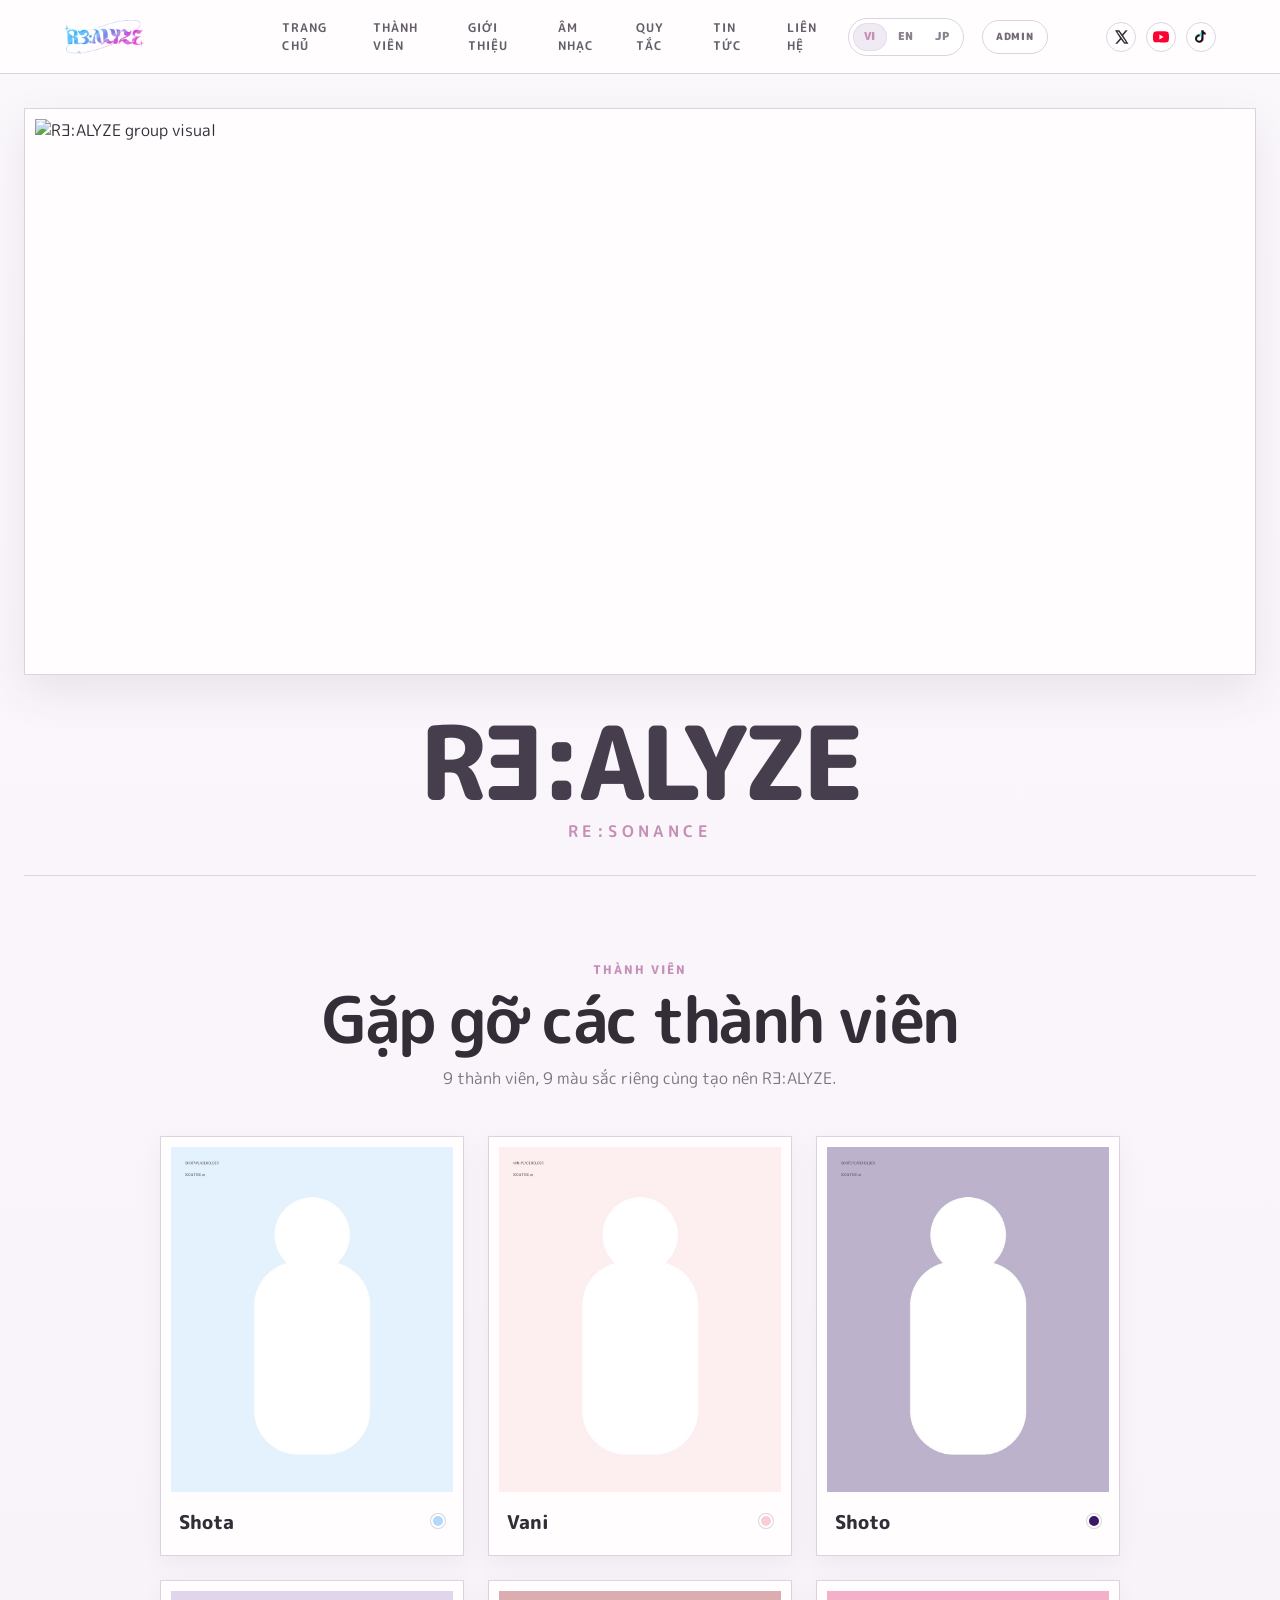
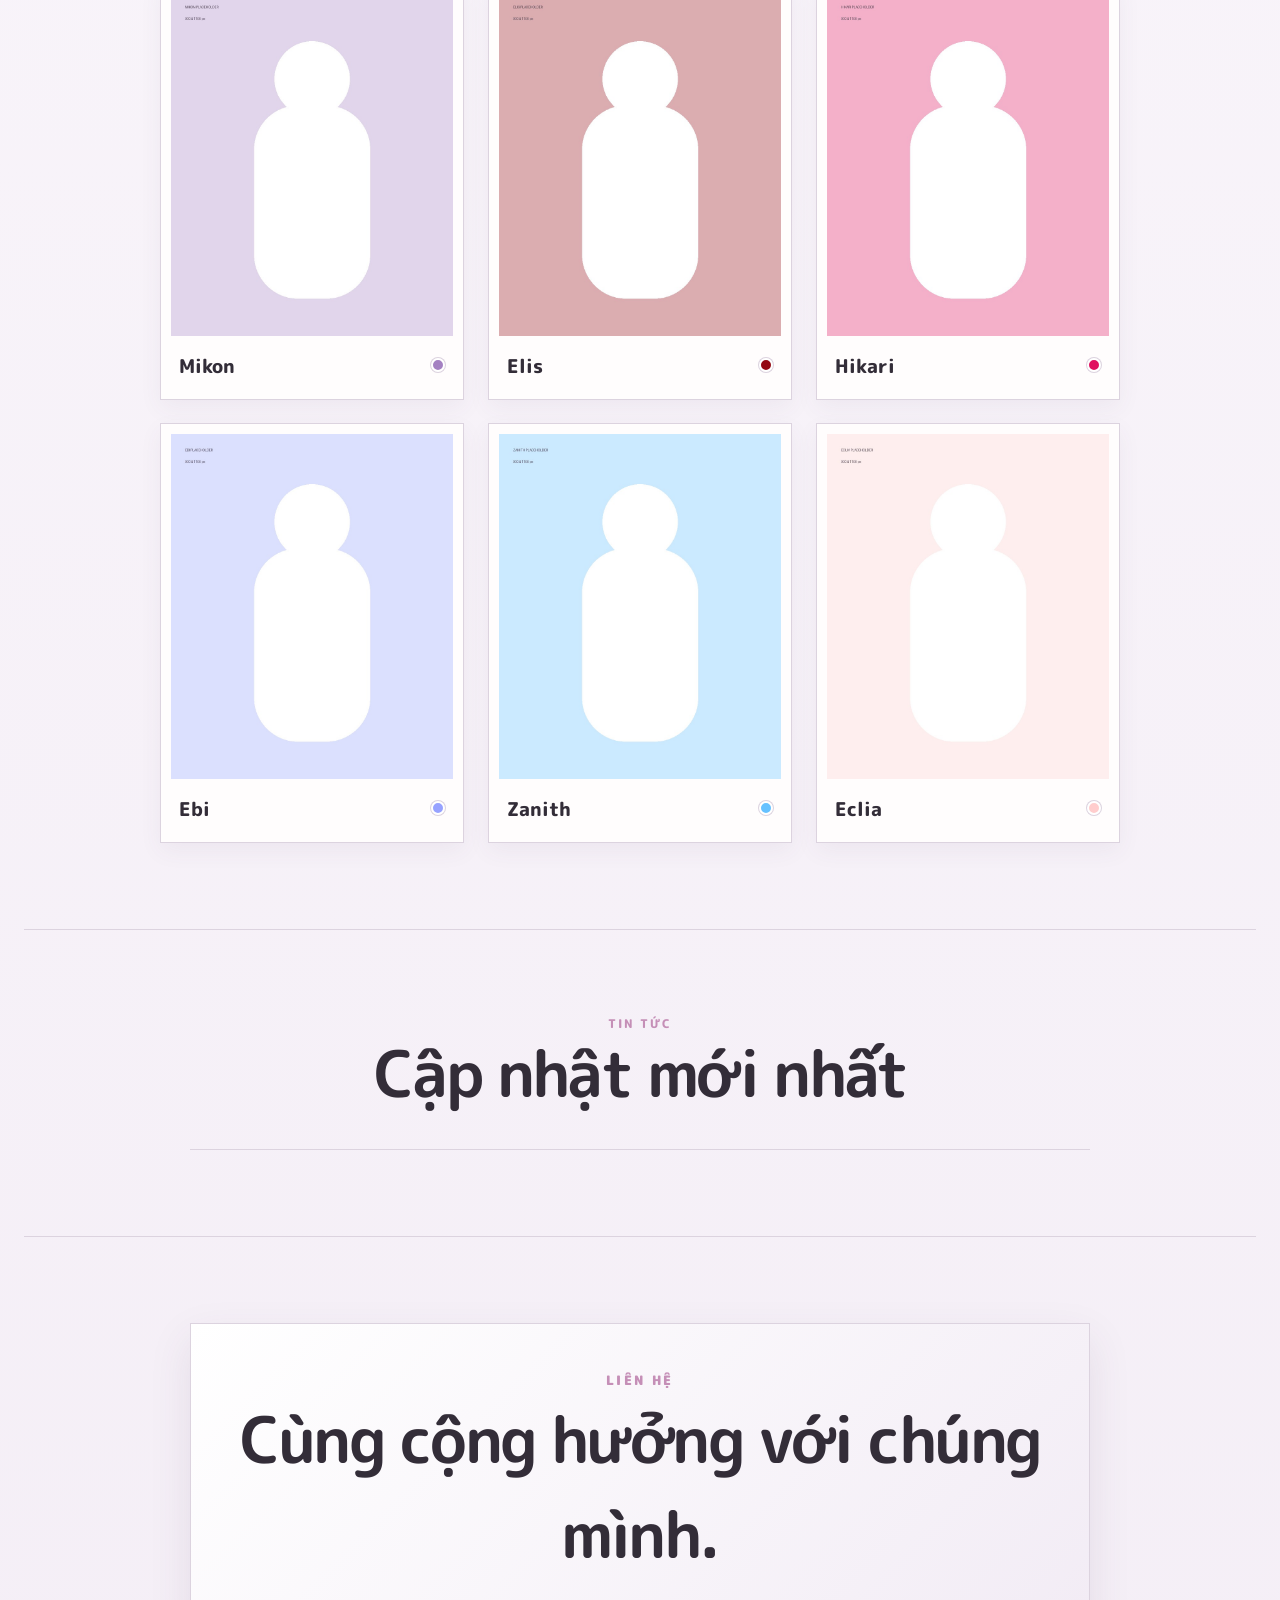
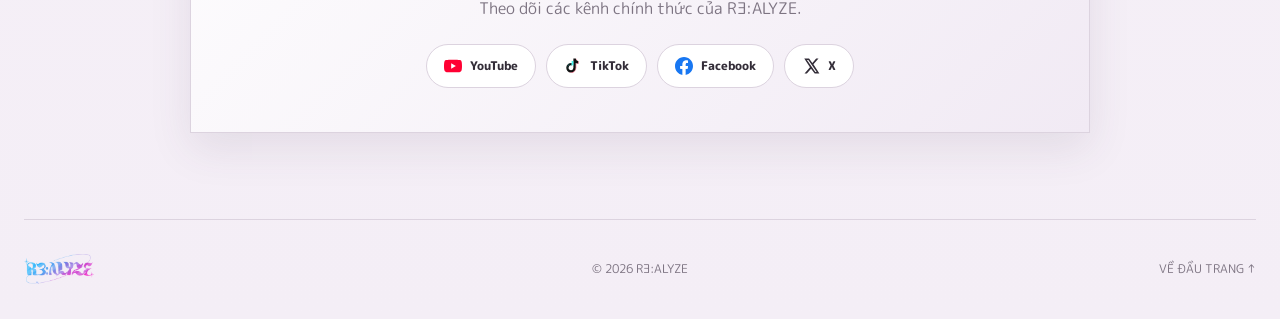
==== commit dc08ca7f: "Add files via upload" ====
--- a/index.html
+++ b/index.html
@@ -33,9 +33,9 @@
   </div>
   <a class="admin-entry" href="admin.html" aria-label="Admin">ADMIN</a>
   <div class="header-socials">
-    <a href="#" aria-label="X"><img src="assets/icons/x.svg" alt=""></a>
-    <a href="#" aria-label="YouTube"><img src="assets/icons/youtube.svg" alt=""></a>
-    <a href="#" aria-label="TikTok"><img src="assets/icons/tiktok.svg" alt=""></a>
+    <a href="https://x.com/RLZ__official" target="_blank" rel="noopener noreferrer" aria-label="X"><img src="assets/icons/x.svg" alt=""></a>
+    <a href="https://www.youtube.com/@realize-ent" target="_blank" rel="noopener noreferrer" aria-label="YouTube"><img src="assets/icons/youtube.svg" alt=""></a>
+    <a href="https://www.tiktok.com/@realyzefromrlt" target="_blank" rel="noopener noreferrer" aria-label="TikTok"><img src="assets/icons/tiktok.svg" alt=""></a>
   </div>
 </header>
 
@@ -133,11 +133,10 @@
       <h2 data-i18n="home.contact_title">Stay in resonance.</h2>
       <p data-i18n="home.contact_desc">Theo dõi các kênh chính thức của RƎ:ALYZE.</p>
       <div class="social-list">
-        <a href="#" aria-label="YouTube"><img src="assets/icons/youtube.svg" alt=""><span data-i18n="social.youtube">YouTube</span></a>
-        <a href="#" aria-label="TikTok"><img src="assets/icons/tiktok.svg" alt=""><span data-i18n="social.tiktok">TikTok</span></a>
-        <a href="#" aria-label="Facebook"><img src="assets/icons/facebook.svg" alt=""><span data-i18n="social.facebook">Facebook</span></a>
-        <a href="#" aria-label="X / Twitter"><img src="assets/icons/x.svg" alt=""><span data-i18n="social.x">X</span></a>
-        <a href="#" aria-label="Discord"><img src="assets/icons/discord.svg" alt=""><span data-i18n="social.discord">Discord</span></a>
+        <a href="https://www.youtube.com/@realize-ent" target="_blank" rel="noopener noreferrer" aria-label="YouTube"><img src="assets/icons/youtube.svg" alt=""><span data-i18n="social.youtube">YouTube</span></a>
+        <a href="https://www.tiktok.com/@realyzefromrlt" target="_blank" rel="noopener noreferrer" aria-label="TikTok"><img src="assets/icons/tiktok.svg" alt=""><span data-i18n="social.tiktok">TikTok</span></a>
+        <a href="https://www.facebook.com/profile.php?id=61594453856454" target="_blank" rel="noopener noreferrer" aria-label="Facebook"><img src="assets/icons/facebook.svg" alt=""><span data-i18n="social.facebook">Facebook</span></a>
+        <a href="https://x.com/RLZ__official" target="_blank" rel="noopener noreferrer" aria-label="X / Twitter"><img src="assets/icons/x.svg" alt=""><span data-i18n="social.x">X</span></a>
       </div>
     </div>
   </section>
@@ -204,6 +203,6 @@
 </footer>
 <script src="script.js"></script>
 
-<script type="module" src="content-render.js"></script>
+<script src="site-data.js"></script>
 </body>
 </html>
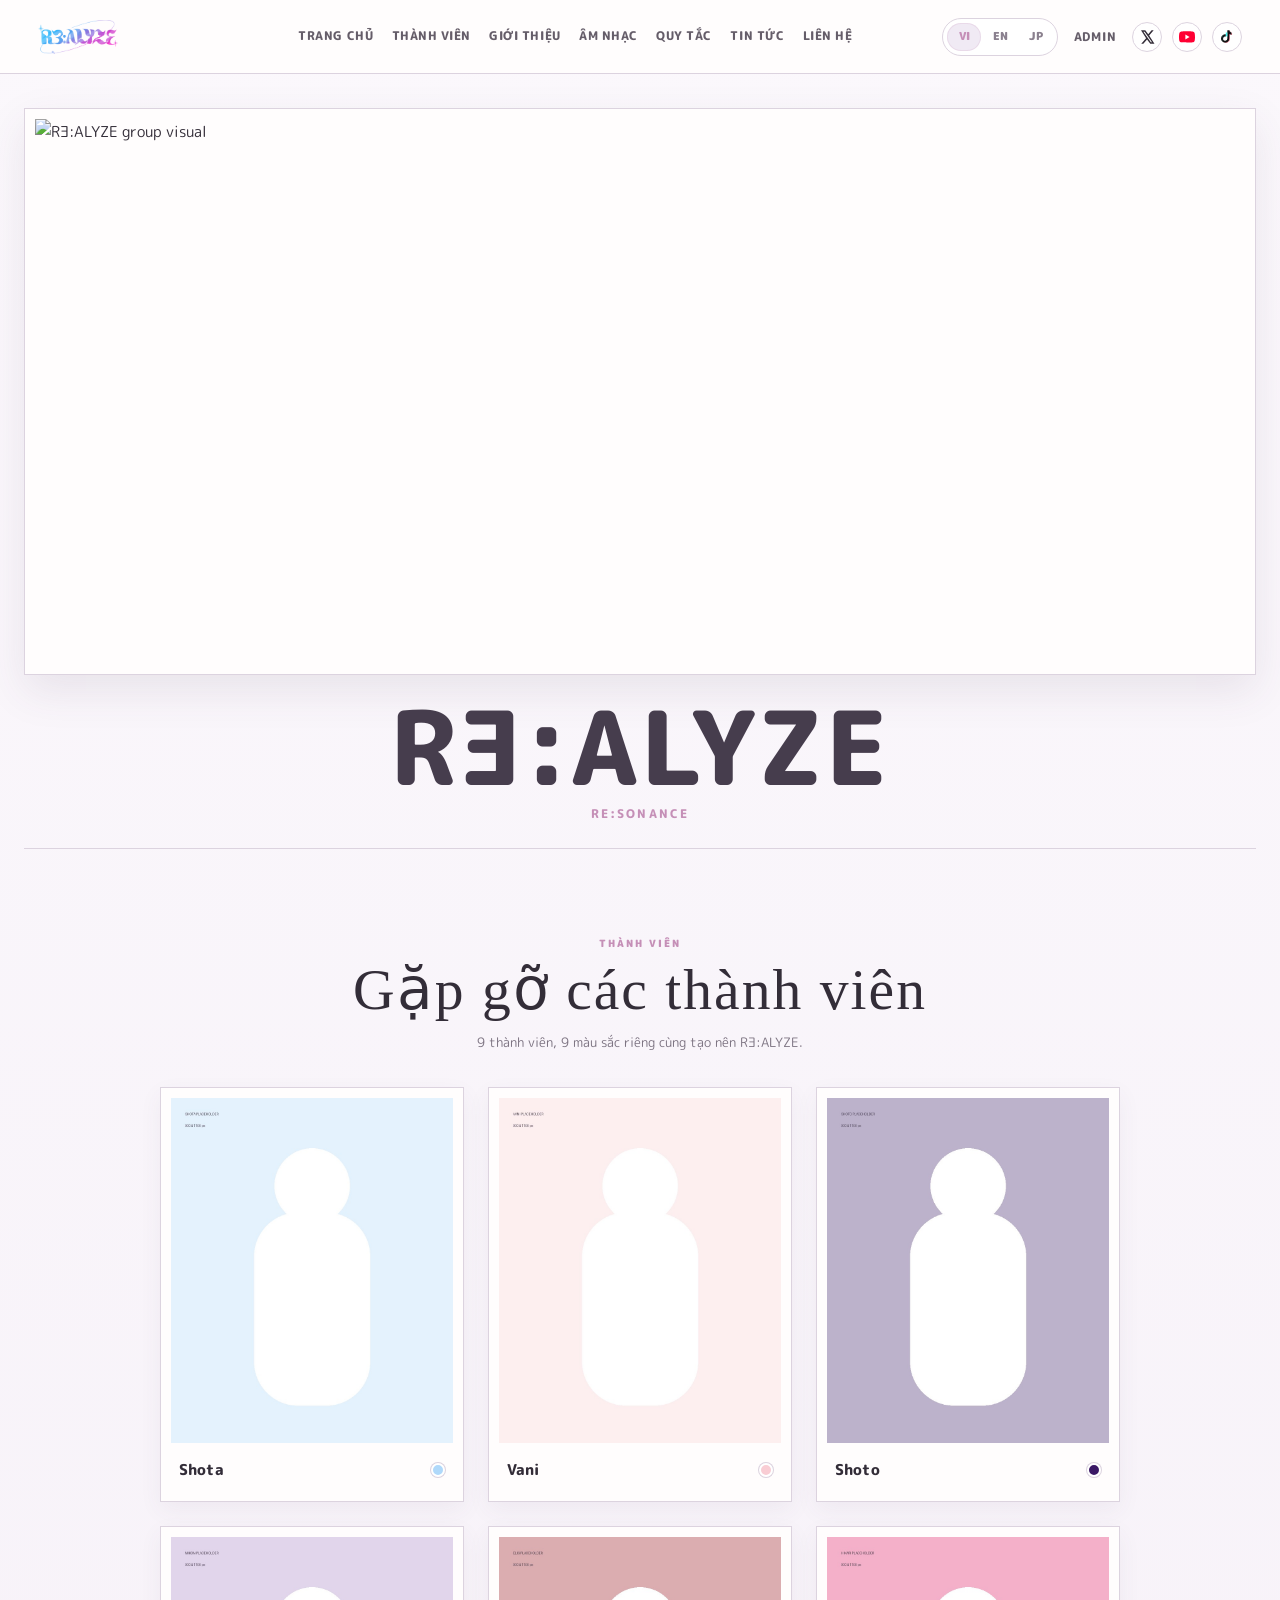
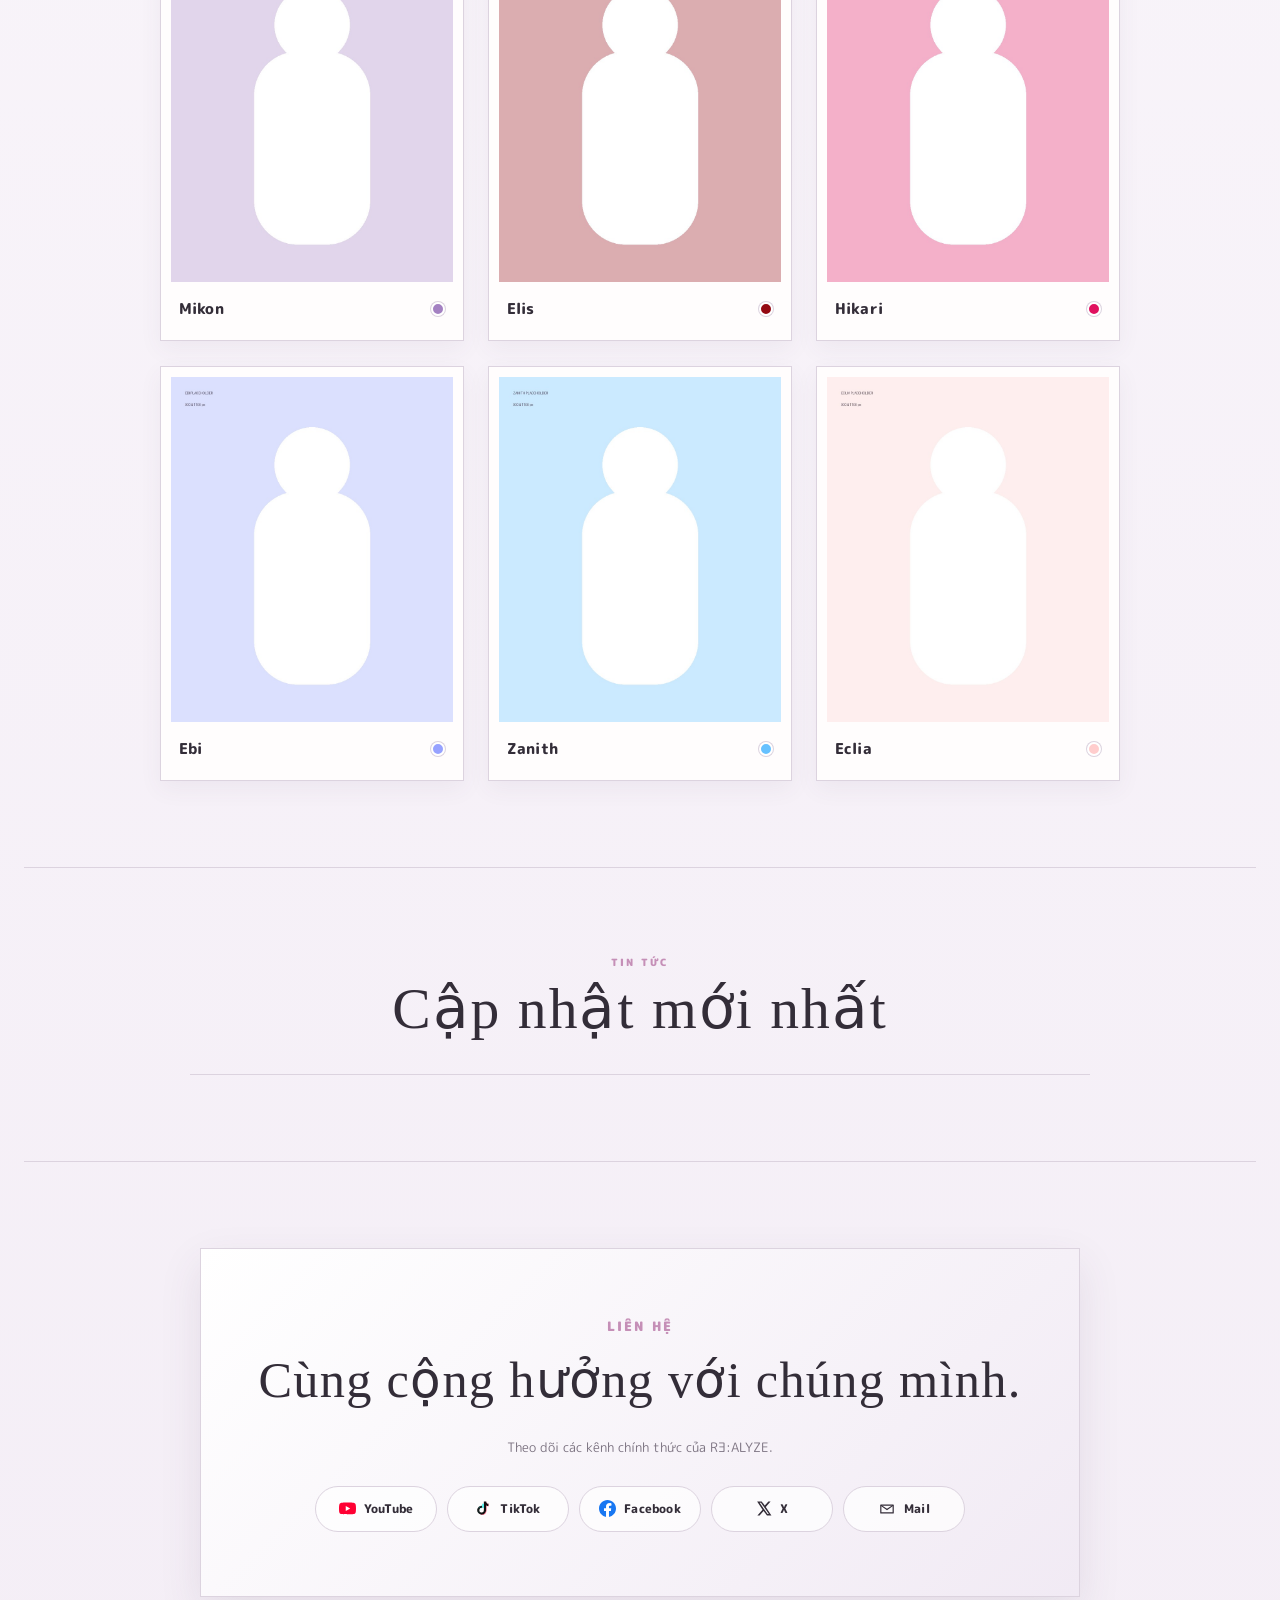
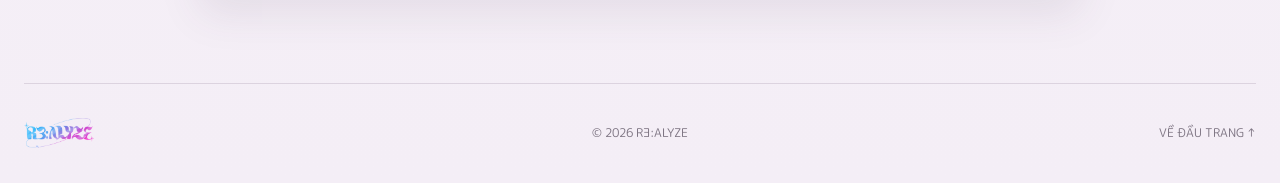
==== commit e398fefc: "Add files via upload" ====
--- a/index.html
+++ b/index.html
@@ -55,65 +55,10 @@
     <div class="section-head">
       <small data-i18n="home.member_kicker">MEMBER</small>
       <h2 data-i18n="home.member_title">Meet the members</h2>
-      <p data-i18n="home.member_desc">9 thành viên, 9 màu sắc riêng cùng tạo nên RƎ:ALYZE.</p>
+      <p id="memberSectionDesc">9 thành viên, 9 màu sắc riêng cùng tạo nên RƎ:ALYZE.</p>
     </div>
     <div class="member-wrap">
-      <div class="member-grid">
-<article class="member-card" data-member="shota" tabindex="0" role="button" aria-label="Xem thông tin Shota">
-      <div class="member-photo-wrap">
-        <img src="assets/members/shota.jpg" alt="Shota">
-      </div>
-      <div class="member-info"><h3>Shota</h3><span style="background:#B0D9FA"></span></div>
-    </article>
-<article class="member-card" data-member="vani" tabindex="0" role="button" aria-label="Xem thông tin Vani">
-      <div class="member-photo-wrap">
-        <img src="assets/members/vani.jpg" alt="Vani">
-      </div>
-      <div class="member-info"><h3>Vani</h3><span style="background:#F9CDD4"></span></div>
-    </article>
-<article class="member-card" data-member="shoto" tabindex="0" role="button" aria-label="Xem thông tin Shoto">
-      <div class="member-photo-wrap">
-        <img src="assets/members/shoto.jpg" alt="Shoto">
-      </div>
-      <div class="member-info"><h3>Shoto</h3><span style="background:#3A1865"></span></div>
-    </article>
-<article class="member-card" data-member="mikon" tabindex="0" role="button" aria-label="Xem thông tin Mikon">
-      <div class="member-photo-wrap">
-        <img src="assets/members/mikon.jpg" alt="Mikon">
-      </div>
-      <div class="member-info"><h3>Mikon</h3><span style="background:#A481C2"></span></div>
-    </article>
-<article class="member-card" data-member="elis" tabindex="0" role="button" aria-label="Xem thông tin Elis">
-      <div class="member-photo-wrap">
-        <img src="assets/members/elis.jpg" alt="Elis">
-      </div>
-      <div class="member-info"><h3>Elis</h3><span style="background:#940912"></span></div>
-    </article>
-<article class="member-card" data-member="hikari" tabindex="0" role="button" aria-label="Xem thông tin Hikari">
-      <div class="member-photo-wrap">
-        <img src="assets/members/hikari.jpg" alt="Hikari">
-      </div>
-      <div class="member-info"><h3>Hikari</h3><span style="background:#E0115F"></span></div>
-    </article>
-<article class="member-card" data-member="ebi" tabindex="0" role="button" aria-label="Xem thông tin Ebi">
-      <div class="member-photo-wrap">
-        <img src="assets/members/ebi.jpg" alt="Ebi">
-      </div>
-      <div class="member-info"><h3>Ebi</h3><span style="background:#97A2FF"></span></div>
-    </article>
-<article class="member-card" data-member="zanith" tabindex="0" role="button" aria-label="Xem thông tin Zanith">
-      <div class="member-photo-wrap">
-        <img src="assets/members/zanith.jpg" alt="Zanith">
-      </div>
-      <div class="member-info"><h3>Zanith</h3><span style="background:#66C1FF"></span></div>
-    </article>
-<article class="member-card" data-member="eclia" tabindex="0" role="button" aria-label="Xem thông tin Eclia">
-      <div class="member-photo-wrap">
-        <img src="assets/members/eclia.jpg" alt="Eclia">
-      </div>
-      <div class="member-info"><h3>Eclia</h3><span style="background:#FFCDCD"></span></div>
-    </article>
-      </div>
+      <div class="member-grid" id="dynamicMemberGrid"></div>
     </div>
   </section>
 
@@ -127,19 +72,129 @@
     </div>
   </section>
 
+
+  <section class="youtube-feature" id="youtube">
+    <div class="youtube-feature-overlay"></div>
+
+    <div class="youtube-feature-inner">
+      <div class="youtube-feature-head">
+        <h2>YouTube</h2>
+        <span>動画</span>
+
+        <div class="youtube-shooting-star" aria-hidden="true">
+          <i></i>
+          <b>✦</b>
+          <i></i>
+        </div>
+      </div>
+
+      <div class="youtube-carousel" id="youtubeCarousel">
+        <div class="youtube-track" id="youtubeTrack"></div>
+      </div>
+
+      <div class="youtube-pagination" id="youtubePagination" aria-label="YouTube slider"></div>
+    </div>
+  </section>
+
   <section class="home-section section-rule" id="contact">
-    <div class="contact-box">
-      <small style="color:var(--accent);font-weight:900;letter-spacing:.18em" data-i18n="home.contact_kicker">CONTACT</small>
+    <div class="contact-box contact-box-clean">
+      <small class="contact-kicker" data-i18n="home.contact_kicker">CONTACT</small>
       <h2 data-i18n="home.contact_title">Stay in resonance.</h2>
       <p data-i18n="home.contact_desc">Theo dõi các kênh chính thức của RƎ:ALYZE.</p>
-      <div class="social-list">
-        <a href="https://www.youtube.com/@realize-ent" target="_blank" rel="noopener noreferrer" aria-label="YouTube"><img src="assets/icons/youtube.svg" alt=""><span data-i18n="social.youtube">YouTube</span></a>
-        <a href="https://www.tiktok.com/@realyzefromrlt" target="_blank" rel="noopener noreferrer" aria-label="TikTok"><img src="assets/icons/tiktok.svg" alt=""><span data-i18n="social.tiktok">TikTok</span></a>
-        <a href="https://www.facebook.com/profile.php?id=61594453856454" target="_blank" rel="noopener noreferrer" aria-label="Facebook"><img src="assets/icons/facebook.svg" alt=""><span data-i18n="social.facebook">Facebook</span></a>
-        <a href="https://x.com/RLZ__official" target="_blank" rel="noopener noreferrer" aria-label="X / Twitter"><img src="assets/icons/x.svg" alt=""><span data-i18n="social.x">X</span></a>
-      </div>
-    </div>
-  </section>
+
+      <div class="social-list social-list-clean">
+        <a href="https://www.youtube.com/@realize-ent" target="_blank" rel="noopener noreferrer" aria-label="YouTube">
+          <img src="assets/icons/youtube.svg" alt="">
+          <span data-i18n="social.youtube">YouTube</span>
+        </a>
+
+        <a href="https://www.tiktok.com/@realyzefromrlt" target="_blank" rel="noopener noreferrer" aria-label="TikTok">
+          <img src="assets/icons/tiktok.svg" alt="">
+          <span data-i18n="social.tiktok">TikTok</span>
+        </a>
+
+        <a href="https://www.facebook.com/profile.php?id=61594453856454" target="_blank" rel="noopener noreferrer" aria-label="Facebook">
+          <img src="assets/icons/facebook.svg" alt="">
+          <span data-i18n="social.facebook">Facebook</span>
+        </a>
+
+        <a href="https://x.com/RLZ__official" target="_blank" rel="noopener noreferrer" aria-label="X / Twitter">
+          <img src="assets/icons/x.svg" alt="">
+          <span data-i18n="social.x">X</span>
+        </a>
+
+        <button class="social-mail-button" id="letterOpen" type="button" aria-label="Send a letter">
+          <svg viewBox="0 0 24 24" aria-hidden="true">
+            <path d="M3.75 6.75h16.5v10.5H3.75z"></path>
+            <path d="m4.5 7.5 7.5 5.25 7.5-5.25"></path>
+          </svg>
+          <span>Mail</span>
+        </button>
+      </div>
+    </div>
+  </section>
+
+  <dialog class="letter-dialog" id="letterDialog">
+    <div class="letter-dialog-shell">
+      <button class="letter-dialog-close" id="letterClose" type="button" aria-label="Close">×</button>
+
+      <form class="letter-card letter-card-popup" id="letterForm" novalidate>
+        <div class="letter-head">
+          <small data-i18n="letter.kicker">LETTER</small>
+          <h3 data-i18n="letter.title">Gửi thư đến RƎ:ALYZE</h3>
+          <p data-i18n="letter.desc">Góp ý, lời nhắn hoặc bất cứ điều gì bạn muốn gửi đến nhóm.</p>
+        </div>
+
+        <label class="letter-field">
+          <span data-i18n="letter.name">Tên người gửi</span>
+          <input
+            id="letterName"
+            name="sender_name"
+            type="text"
+            maxlength="80"
+            required
+            autocomplete="name"
+            data-i18n-placeholder="letter.name_placeholder"
+            placeholder="Tên của bạn"
+          >
+        </label>
+
+        <label class="letter-field">
+          <span data-i18n="letter.content">Nội dung</span>
+          <textarea
+            id="letterContent"
+            name="content"
+            maxlength="3000"
+            required
+            rows="5"
+            data-i18n-placeholder="letter.content_placeholder"
+            placeholder="Viết lời nhắn của bạn..."
+          ></textarea>
+        </label>
+
+        <input
+          class="letter-honeypot"
+          id="letterWebsite"
+          name="website"
+          type="text"
+          tabindex="-1"
+          autocomplete="off"
+          aria-hidden="true"
+        >
+
+        <div class="letter-captcha-wrap">
+          <div id="letterCaptcha"></div>
+        </div>
+
+        <button class="letter-submit" id="letterSubmit" type="submit">
+          <span data-i18n="letter.send">Gửi thư</span>
+          <b>↗</b>
+        </button>
+
+        <p class="letter-status" id="letterStatus" aria-live="polite"></p>
+      </form>
+    </div>
+  </dialog>
 </main>
 
 
@@ -204,5 +259,7 @@
 <script src="script.js"></script>
 
 <script src="site-data.js"></script>
+<script src="feedback-config.js"></script>
+<script src="feedback.js"></script>
 </body>
 </html>
--- a/styles.css
+++ b/styles.css
@@ -872,7 +872,13 @@
 }
 .cms-music-body dt{font-size:.7rem;color:var(--muted);font-weight:900}
 .cms-music-body dd{margin:0;font-weight:700;font-size:.88rem}
-.cms-music-body p{color:var(--muted);line-height:1.7}
+.cms-music-body p{
+  color:var(--muted);
+  line-height:1.7;
+  white-space:pre-line;
+  overflow-wrap:anywhere;
+  word-break:break-word;
+}
 .cms-open-link{
   display:inline-flex;margin-top:8px;border-bottom:1px solid #9a8f9e;
   padding-bottom:4px;font-size:.72rem;font-weight:900;letter-spacing:.08em
@@ -924,55 +930,1484 @@
 }
 
 
-/* ===== ADMIN ENTRY BUTTON ===== */
+/* ===== HEADER: one row ===== */
 .topbar{
-  grid-template-columns:200px 1fr auto auto 150px;
+  height:74px;
+  grid-template-columns:
+    minmax(130px,170px)
+    minmax(0,1fr)
+    auto
+    auto
+    auto;
+  grid-template-rows:74px;
+  gap:clamp(10px,1.2vw,18px);
+  padding-inline:clamp(18px,3vw,48px);
+  overflow:visible;
+}
+
+.logo{
+  min-width:0;
+  justify-self:start;
+}
+
+.logo img{
+  width:auto;
+  height:34px;
+  max-width:150px;
+  object-fit:contain;
+}
+
+.main-nav{
+  min-width:0;
+  gap:clamp(13px,1.45vw,27px);
+  white-space:nowrap;
 }
 
 .admin-entry{
-  height:34px;
-  padding:0 13px;
+  white-space:nowrap;
+  font-size:.74rem;
+  font-weight:800;
+  letter-spacing:.06em;
+  color:#655d69;
+}
+
+.admin-entry:hover{
+  color:var(--accent);
+}
+
+.header-socials{
+  grid-column:auto;
+  grid-row:auto;
+  align-self:center;
+  justify-self:end;
+  white-space:nowrap;
+}
+
+@media(max-width:1180px){
+  .topbar{
+    grid-template-columns:
+      minmax(120px,150px)
+      minmax(0,1fr)
+      auto
+      auto;
+  }
+
+  .header-socials{
+    display:none;
+  }
+
+  .main-nav{
+    gap:14px;
+  }
+
+  .main-nav a{
+    font-size:.7rem;
+  }
+}
+
+@media(max-width:1000px){
+  .admin-entry{
+    display:none;
+  }
+}
+
+@media(max-width:900px){
+  .topbar{
+    height:66px;
+    grid-template-columns:1fr auto auto;
+    grid-template-rows:66px;
+    padding-inline:20px;
+    gap:8px;
+  }
+
+  .logo img{
+    height:30px;
+    max-width:130px;
+  }
+
+  .main-nav{
+    white-space:normal;
+  }
+}
+
+/* ===== NEWS / rich text line breaks ===== */
+.cms-rich-text > div,
+.cms-rich-text div{
+  margin:0 0 14px;
+}
+
+/* ===== MUSIC compact + collapse ===== */
+.cms-music-grid{
+  grid-template-columns:repeat(3,minmax(0,1fr));
+  gap:16px;
+  align-items:start;
+}
+
+.cms-music-card{
+  padding:8px;
+  min-width:0;
+}
+
+.cms-music-image{
+  aspect-ratio:16/9;
+}
+
+.cms-music-body{
+  padding:12px 8px 9px;
+}
+
+.cms-music-date{
+  font-size:.66rem;
+}
+
+.cms-music-body h2{
+  margin:4px 0 11px;
+  font-size:1.35rem;
+  line-height:1.16;
+}
+
+.cms-music-body dl>div{
+  grid-template-columns:82px 1fr;
+  gap:9px;
+  padding:7px 0;
+}
+
+.cms-music-body dt{
+  font-size:.64rem;
+}
+
+.cms-music-body dd{
+  font-size:.78rem;
+  overflow-wrap:anywhere;
+}
+
+.cms-music-description{
+  margin:10px 0 0;
+  font-size:.8rem;
+  line-height:1.58;
+  white-space:pre-line;
+  overflow-wrap:anywhere;
+  word-break:break-word;
+}
+
+.cms-music-description.is-collapsible{
+  display:-webkit-box;
+  -webkit-box-orient:vertical;
+  -webkit-line-clamp:5;
+  overflow:hidden;
+}
+
+.cms-music-card.is-expanded
+.cms-music-description.is-collapsible{
+  display:block;
+  overflow:visible;
+}
+
+.cms-music-actions{
+  min-height:30px;
+  margin-top:10px;
+  display:flex;
+  align-items:center;
+  justify-content:space-between;
+  gap:10px;
+  flex-wrap:wrap;
+}
+
+.cms-music-toggle{
+  border:0;
+  background:transparent;
+  padding:3px 0;
+  color:#9b6b90;
+  font:inherit;
+  font-size:.7rem;
+  font-weight:900;
+  cursor:pointer;
+  border-bottom:1px dashed #c6a9bf;
+}
+
+.cms-music-toggle:hover{
+  color:var(--accent);
+}
+
+.cms-open-link{
+  margin-top:0;
+  font-size:.68rem;
+}
+
+@media(max-width:980px){
+  .cms-music-grid{
+    grid-template-columns:repeat(2,minmax(0,1fr));
+  }
+}
+
+@media(max-width:620px){
+  .cms-music-grid{
+    grid-template-columns:1fr;
+  }
+}
+
+
+/* =========================================================
+   HOME YOUTUBE FEATURE
+   ========================================================= */
+.youtube-feature{
+  position:relative;
+  isolation:isolate;
+  overflow:hidden;
+  min-height:610px;
+  padding:72px 0 54px;
+  background:
+    linear-gradient(
+      rgba(21,18,23,.78),
+      rgba(21,18,23,.80)
+    ),
+    url("assets/group-main.jpg")
+      center 28% / cover no-repeat;
+  color:#fff;
+}
+
+.youtube-feature[hidden]{
+  display:none;
+}
+
+.youtube-feature::before{
+  content:"";
+  position:absolute;
+  inset:0;
+  z-index:-2;
+  backdrop-filter:blur(1px);
+}
+
+.youtube-feature-overlay{
+  position:absolute;
+  inset:0;
+  z-index:-1;
+  background:
+    radial-gradient(
+      circle at 50% 40%,
+      rgba(255,255,255,.04),
+      transparent 40%
+    ),
+    linear-gradient(
+      180deg,
+      rgba(50,42,52,.05),
+      rgba(18,16,20,.18)
+    );
+}
+
+.youtube-feature-inner{
+  width:min(1180px,calc(100% - 64px));
+  margin:0 auto;
+}
+
+.youtube-feature-head{
+  text-align:center;
+  margin-bottom:55px;
+}
+
+.youtube-feature-head h2{
+  margin:0;
+  font-family:Georgia,"Times New Roman",serif;
+  font-size:clamp(2.5rem,4vw,4rem);
+  font-weight:400;
+  letter-spacing:.12em;
+}
+
+.youtube-feature-head>span{
+  display:block;
+  margin-top:3px;
+  font-family:serif;
+  font-size:1.2rem;
+  letter-spacing:.24em;
+  opacity:.84;
+}
+
+.youtube-shooting-star{
+  width:min(320px,72vw);
+  height:26px;
+  margin:14px auto 0;
+  display:grid;
+  grid-template-columns:1fr auto 1fr;
+  align-items:center;
+  gap:10px;
+}
+
+.youtube-shooting-star i{
+  display:block;
+  height:1px;
+  background:
+    linear-gradient(
+      90deg,
+      transparent,
+      rgba(255,255,255,.72)
+    );
+}
+
+.youtube-shooting-star i:last-child{
+  transform:scaleX(-1);
+}
+
+.youtube-shooting-star b{
+  position:relative;
+  display:grid;
+  place-items:center;
+  width:28px;
+  height:20px;
+  font-size:1.1rem;
+  font-weight:400;
+  text-shadow:
+    0 0 10px rgba(255,255,255,.65);
+  transform:rotate(-12deg);
+}
+
+.youtube-shooting-star b::before{
+  content:"";
+  position:absolute;
+  right:17px;
+  top:9px;
+  width:42px;
+  height:1px;
+  background:
+    linear-gradient(
+      90deg,
+      transparent,
+      rgba(255,255,255,.78)
+    );
+  transform:
+    rotate(-12deg);
+  transform-origin:right center;
+}
+
+.youtube-carousel{
+  overflow:hidden;
+  touch-action:pan-y;
+  cursor:grab;
+  user-select:none;
+}
+
+.youtube-carousel.is-dragging{
+  cursor:grabbing;
+}
+
+.youtube-track{
+  display:flex;
+  width:100%;
+  transition:
+    transform .58s
+    cubic-bezier(.22,.78,.24,1);
+  will-change:transform;
+}
+
+.youtube-slide{
+  flex:0 0 100%;
+  min-width:100%;
+  display:grid;
+  grid-template-columns:
+    repeat(2,minmax(0,1fr));
+  gap:18px;
+  padding:0 6px;
+}
+
+.youtube-video-card{
+  min-width:0;
+  color:#fff;
+  text-decoration:none;
+  transition:
+    transform .22s ease,
+    filter .22s ease;
+}
+
+.youtube-video-card:hover{
+  transform:translateY(-5px);
+}
+
+.youtube-video-image{
+  position:relative;
+  aspect-ratio:16/9;
+  overflow:hidden;
+  background:#211d23;
+  box-shadow:
+    0 16px 45px rgba(0,0,0,.22);
+}
+
+.youtube-video-image img{
+  width:100%;
+  height:100%;
+  object-fit:cover;
+  display:block;
+  transition:
+    transform .45s ease,
+    filter .35s ease;
+}
+
+.youtube-video-card:hover
+.youtube-video-image img{
+  transform:scale(1.018);
+  filter:brightness(1.04);
+}
+
+.youtube-play{
+  position:absolute;
+  left:18px;
+  bottom:16px;
+  display:grid;
+  place-items:center;
+  width:42px;
+  height:42px;
+  border:1px solid
+    rgba(255,255,255,.72);
+  border-radius:50%;
+  background:
+    rgba(15,13,16,.34);
+  color:#fff;
+  font-size:.74rem;
+  padding-left:2px;
+  opacity:0;
+  transform:
+    translateY(6px);
+  transition:
+    opacity .2s ease,
+    transform .2s ease;
+}
+
+.youtube-video-card:hover
+.youtube-play{
+  opacity:1;
+  transform:translateY(0);
+}
+
+.youtube-video-title{
+  margin-top:13px;
+  padding:0 8px;
+  text-align:center;
+  font-family:Georgia,"Times New Roman",serif;
+  font-size:
+    clamp(.95rem,1.25vw,1.08rem);
+  line-height:1.45;
+  text-shadow:
+    0 2px 7px rgba(0,0,0,.38);
+}
+
+.youtube-pagination{
+  min-height:38px;
+  margin-top:36px;
+  display:flex;
+  align-items:center;
+  justify-content:center;
+  gap:20px;
+}
+
+.youtube-page-dot{
+  position:relative;
+  width:28px;
+  height:28px;
+  padding:0;
+  border:0;
+  background:transparent;
+  cursor:pointer;
+}
+
+.meteor-mark{
+  position:absolute;
+  left:50%;
+  top:50%;
+  display:block;
+  color:rgba(255,255,255,.45);
+  font-size:.72rem;
+  transform:
+    translate(-50%,-50%)
+    scale(.72);
+  transition:
+    color .22s ease,
+    transform .22s ease,
+    text-shadow .22s ease;
+}
+
+.youtube-page-dot.active
+.meteor-mark{
+  color:#fff;
+  transform:
+    translate(-50%,-50%)
+    rotate(-12deg)
+    scale(1.25);
+  text-shadow:
+    0 0 10px
+    rgba(255,255,255,.72);
+}
+
+.youtube-page-dot.active
+.meteor-mark::before{
+  content:"";
+  position:absolute;
+  width:24px;
+  height:1px;
+  right:8px;
+  top:50%;
+  background:
+    linear-gradient(
+      90deg,
+      transparent,
+      rgba(255,255,255,.82)
+    );
+  transform:
+    rotate(-12deg);
+  transform-origin:right center;
+}
+
+.youtube-page-dot:not(.active)::after{
+  content:"";
+  position:absolute;
+  left:50%;
+  top:50%;
+  width:5px;
+  height:5px;
+  border-radius:50%;
+  background:
+    rgba(255,255,255,.44);
+  transform:
+    translate(-50%,-50%);
+}
+
+.youtube-page-dot:not(.active)
+.meteor-mark{
+  opacity:0;
+}
+
+@media(max-width:760px){
+  .youtube-feature{
+    min-height:auto;
+    padding:56px 0 42px;
+  }
+
+  .youtube-feature-inner{
+    width:min(
+      100% - 28px,
+      620px
+    );
+  }
+
+  .youtube-feature-head{
+    margin-bottom:32px;
+  }
+
+  .youtube-slide{
+    grid-template-columns:1fr;
+    gap:14px;
+  }
+
+  .youtube-slide
+  .youtube-video-card:nth-child(2){
+    display:none;
+  }
+
+  .youtube-video-title{
+    font-size:.95rem;
+  }
+
+  .youtube-pagination{
+    margin-top:22px;
+  }
+}
+
+
+/* ===== YOUTUBE CLICK + DRAG FIX ===== */
+.youtube-carousel{
+  cursor:grab;
+  -webkit-user-select:none;
+  user-select:none;
+}
+
+.youtube-carousel.is-pointer-down{
+  cursor:grabbing;
+}
+
+.youtube-carousel.is-dragging{
+  cursor:grabbing;
+}
+
+.youtube-video-card,
+.youtube-video-card *{
+  -webkit-user-drag:none;
+}
+
+.youtube-video-image img{
+  pointer-events:none;
+  -webkit-user-drag:none;
+  user-select:none;
+}
+
+.youtube-video-title{
+  pointer-events:none;
+}
+
+.youtube-play{
+  pointer-events:none;
+}
+
+
+/* =========================================================
+   LETTER / FEEDBACK BOX
+   ========================================================= */
+.contact-kicker{
+  color:var(--accent);
+  font-weight:900;
+  letter-spacing:.18em;
+}
+
+.contact-box{
+  max-width:1040px;
+}
+
+.contact-content{
+  margin-top:30px;
+  display:grid;
+  grid-template-columns:minmax(0,.8fr) minmax(330px,1.2fr);
+  gap:24px;
+  align-items:start;
+  text-align:left;
+}
+
+.contact-social-panel{
+  min-width:0;
+}
+
+.contact-social-panel .social-list{
+  margin-top:0;
+  justify-content:flex-start;
+  align-content:flex-start;
+}
+
+.letter-card{
+  position:relative;
+  min-width:0;
+  padding:24px;
+  border:1px solid var(--line);
+  border-radius:22px;
+  background:rgba(255,255,255,.84);
+  box-shadow:
+    0 10px 28px
+    rgba(92,68,99,.06);
+}
+
+.letter-head{
+  margin-bottom:20px;
+}
+
+.letter-head small{
+  color:var(--accent);
+  font-size:.66rem;
+  font-weight:900;
+  letter-spacing:.16em;
+}
+
+.letter-head h3{
+  margin:5px 0 5px;
+  font-size:1.35rem;
+}
+
+.letter-head p{
+  margin:0;
+  font-size:.8rem;
+  line-height:1.65;
+  color:var(--muted);
+}
+
+.letter-field{
+  display:block;
+  margin-top:14px;
+}
+
+.letter-field>span{
+  display:block;
+  margin-bottom:7px;
+  font-size:.72rem;
+  font-weight:900;
+  color:#6e6473;
+}
+
+.letter-field input,
+.letter-field textarea{
+  width:100%;
+  border:1px solid var(--line);
+  border-radius:14px;
+  background:#fff;
+  color:var(--text);
+  padding:12px 13px;
+  outline:none;
+  font:inherit;
+  font-size:.86rem;
+  transition:
+    border-color .18s ease,
+    box-shadow .18s ease;
+}
+
+.letter-field textarea{
+  min-height:125px;
+  resize:vertical;
+  line-height:1.6;
+}
+
+.letter-field input:focus,
+.letter-field textarea:focus{
+  border-color:#c797ba;
+  box-shadow:
+    0 0 0 3px
+    rgba(197,143,183,.11);
+}
+
+.letter-captcha-wrap{
+  min-height:67px;
+  margin-top:16px;
+  display:flex;
+  align-items:center;
+  overflow:hidden;
+}
+
+.letter-submit{
+  width:100%;
+  min-height:46px;
+  margin-top:14px;
+  border:0;
+  border-radius:999px;
+  background:
+    linear-gradient(
+      135deg,
+      #c690b8,
+      #b77daa
+    );
+  color:#fff;
+  display:flex;
+  align-items:center;
+  justify-content:center;
+  gap:9px;
+  font-weight:900;
+  cursor:pointer;
+  transition:
+    transform .18s ease,
+    opacity .18s ease;
+}
+
+.letter-submit:hover{
+  transform:translateY(-2px);
+}
+
+.letter-submit:disabled{
+  opacity:.6;
+  cursor:wait;
+  transform:none;
+}
+
+.letter-submit b{
+  font-size:.92rem;
+}
+
+.letter-status{
+  min-height:18px;
+  margin:10px 2px 0;
+  font-size:.74rem;
+  font-weight:800;
+  line-height:1.45;
+}
+
+.letter-status.success{
+  color:#42805a;
+}
+
+.letter-status.error{
+  color:#b94b5d;
+}
+
+.letter-status.sending{
+  color:#8a7486;
+}
+
+.letter-honeypot{
+  position:absolute!important;
+  width:1px!important;
+  height:1px!important;
+  opacity:0!important;
+  pointer-events:none!important;
+  left:-9999px!important;
+}
+
+/* =========================================================
+   GLOBAL MOBILE OPTIMIZATION
+   ========================================================= */
+html,
+body{
+  max-width:100%;
+  overflow-x:hidden;
+}
+
+@media(max-width:900px){
+  .topbar{
+    grid-template-columns:
+      minmax(0,1fr)
+      auto
+      auto!important;
+    grid-template-areas:
+      "logo lang menu";
+  }
+
+  .logo{
+    grid-area:logo;
+  }
+
+  .lang-switcher{
+    grid-area:lang;
+    justify-self:end;
+  }
+
+  .menu-btn{
+    grid-area:menu;
+    display:block;
+    justify-self:end;
+    z-index:3;
+  }
+
+  .main-nav{
+    top:66px;
+    left:0;
+    right:0;
+    width:100%;
+    max-height:
+      calc(100dvh - 66px);
+    overflow-y:auto;
+    padding:
+      14px 22px 18px;
+    box-shadow:
+      0 18px 32px
+      rgba(67,52,72,.09);
+  }
+
+  .main-nav a{
+    width:100%;
+    min-height:44px;
+    display:flex;
+    align-items:center;
+    justify-content:center;
+  }
+
+  .header-socials,
+  .admin-entry{
+    display:none!important;
+  }
+
+  .hero{
+    margin-top:20px;
+  }
+
+  .home-section{
+    padding-top:58px;
+    padding-bottom:58px;
+  }
+
+  .section-head{
+    margin-bottom:28px;
+  }
+
+  .page-hero{
+    margin-top:30px;
+    padding-top:50px;
+    padding-bottom:34px;
+  }
+
+  .content-shell{
+    padding-bottom:70px;
+  }
+
+  .contact-content{
+    grid-template-columns:1fr;
+  }
+
+  .contact-social-panel .social-list{
+    justify-content:center;
+  }
+}
+
+@media(max-width:620px){
+  body{
+    font-size:15px;
+  }
+
+  .topbar{
+    padding-inline:14px!important;
+  }
+
+  .logo img{
+    height:28px!important;
+    max-width:118px!important;
+  }
+
+  .lang-switcher{
+    transform:scale(.9);
+    transform-origin:right center;
+  }
+
+  .hero,
+  .home-section,
+  .content-shell,
+  .page-hero,
+  footer{
+    width:
+      calc(100% - 24px);
+  }
+
+  .group-frame img{
+    aspect-ratio:16/11!important;
+  }
+
+  .hero-title{
+    padding:
+      23px 6px!important;
+  }
+
+  .hero-title h1{
+    font-size:15.5vw!important;
+  }
+
+  .section-head h2{
+    font-size:
+      clamp(2rem,11vw,3.1rem);
+  }
+
+  .member-wrap{
+    max-width:none!important;
+  }
+
+  .member-grid{
+    grid-template-columns:
+      repeat(2,minmax(0,1fr))!important;
+    gap:12px!important;
+  }
+
+  .member-card{
+    padding:6px!important;
+  }
+
+  .member-info{
+    padding:
+      10px 7px 8px!important;
+  }
+
+  .member-info h3{
+    font-size:.88rem;
+  }
+
+  .profile-modal{
+    width:
+      calc(100% - 18px)!important;
+    max-height:90dvh;
+    overflow:auto;
+    border-radius:22px!important;
+  }
+
+  .profile-top{
+    grid-template-columns:1fr!important;
+  }
+
+  .profile-avatar{
+    max-width:190px;
+    margin:auto;
+  }
+
+  .profile-heading{
+    text-align:center;
+  }
+
+  .profile-socials{
+    justify-content:center;
+  }
+
+  .profile-facts{
+    grid-template-columns:1fr!important;
+  }
+
+  .news-item{
+    grid-template-columns:
+      84px 1fr!important;
+  }
+
+  .news-item time{
+    font-size:.7rem;
+  }
+
+  .news-item em{
+    justify-self:start;
+  }
+
+  .page-hero h1{
+    font-size:
+      clamp(2.6rem,16vw,4.2rem);
+  }
+
+  .info-panel,
+  .cms-rule-card{
+    padding:22px!important;
+  }
+
+  .cms-rich-text h1{
+    font-size:2rem!important;
+  }
+
+  .cms-rich-text h2{
+    font-size:1.5rem!important;
+  }
+
+  .cms-rich-text h3{
+    font-size:1.2rem!important;
+  }
+
+  .news-detail-card{
+    padding-bottom:28px;
+  }
+
+  .news-detail-image{
+    aspect-ratio:16/10;
+  }
+
+  .news-detail-card>h1{
+    font-size:
+      clamp(1.8rem,10vw,2.8rem)!important;
+  }
+
+  .cms-music-grid{
+    grid-template-columns:1fr!important;
+  }
+
+  .contact-box{
+    padding:25px 14px!important;
+  }
+
+  .contact-box h2{
+    font-size:
+      clamp(2.2rem,14vw,3.4rem);
+  }
+
+  .social-list{
+    display:grid;
+    grid-template-columns:
+      repeat(2,minmax(0,1fr));
+    width:100%;
+  }
+
+  .social-list a{
+    min-width:0;
+    display:flex;
+    justify-content:center;
+    align-items:center;
+    gap:7px;
+    padding:11px 8px;
+  }
+
+  .social-list img{
+    width:18px;
+    height:18px;
+  }
+
+  .letter-card{
+    padding:18px 14px;
+    border-radius:18px;
+  }
+
+  .letter-head h3{
+    font-size:1.18rem;
+  }
+
+  .letter-field input,
+  .letter-field textarea{
+    font-size:16px;
+  }
+
+  .letter-captcha-wrap{
+    overflow-x:auto;
+  }
+
+  .youtube-feature{
+    padding:
+      48px 0 36px!important;
+  }
+
+  .youtube-feature-inner{
+    width:
+      calc(100% - 22px)!important;
+  }
+
+  .youtube-feature-head h2{
+    font-size:2.45rem;
+  }
+
+  footer{
+    padding-bottom:
+      max(24px,env(safe-area-inset-bottom));
+  }
+}
+
+@media(max-width:380px){
+  .member-grid{
+    gap:8px!important;
+  }
+
+  .member-info h3{
+    font-size:.8rem;
+  }
+
+  .social-list{
+    grid-template-columns:1fr;
+  }
+}
+
+
+/* =========================================================
+   CLEAN CONTACT + MAIL POPUP
+   ========================================================= */
+.contact-box-clean{
+  max-width:880px;
+  padding-top:64px;
+  padding-bottom:64px;
+}
+
+.social-list-clean{
+  margin-top:28px;
+  display:flex;
+  flex-wrap:wrap;
+  justify-content:center;
+  gap:10px;
+}
+
+.social-list-clean a,
+.social-mail-button{
+  min-width:122px;
+  min-height:46px;
+  border:1px solid var(--line);
+  border-radius:999px;
+  background:rgba(255,255,255,.74);
   display:inline-flex;
   align-items:center;
   justify-content:center;
-  border:1px solid var(--line);
-  border-radius:999px;
+  gap:8px;
+  padding:10px 16px;
+  color:var(--text);
+  font:inherit;
+  font-size:.76rem;
+  font-weight:800;
+  letter-spacing:.015em;
+  cursor:pointer;
+  transition:
+    transform .18s ease,
+    border-color .18s ease,
+    box-shadow .18s ease,
+    background .18s ease;
+}
+
+.social-list-clean a:hover,
+.social-mail-button:hover{
+  transform:translateY(-2px);
+  border-color:#cab1c3;
   background:#fff;
-  color:#75697a;
-  font-size:.65rem;
+  box-shadow:
+    0 8px 22px
+    rgba(90,66,98,.07);
+}
+
+.social-list-clean img{
+  width:17px;
+  height:17px;
+}
+
+.social-mail-button svg{
+  width:18px;
+  height:18px;
+  fill:none;
+  stroke:currentColor;
+  stroke-width:1.6;
+  stroke-linecap:round;
+  stroke-linejoin:round;
+}
+
+.letter-dialog{
+  width:min(560px,calc(100% - 24px));
+  max-height:92dvh;
+  padding:0;
+  border:0;
+  border-radius:24px;
+  background:transparent;
+  overflow:visible;
+}
+
+.letter-dialog::backdrop{
+  background:
+    rgba(30,25,31,.48);
+  backdrop-filter:blur(5px);
+}
+
+.letter-dialog-shell{
+  position:relative;
+}
+
+.letter-dialog-close{
+  position:absolute;
+  z-index:4;
+  top:13px;
+  right:14px;
+  width:34px;
+  height:34px;
+  border:0;
+  border-radius:50%;
+  background:#f6f0f5;
+  color:#6e6472;
+  display:grid;
+  place-items:center;
+  font-size:1.35rem;
+  line-height:1;
+  cursor:pointer;
+  transition:
+    transform .18s ease,
+    background .18s ease;
+}
+
+.letter-dialog-close:hover{
+  transform:rotate(4deg);
+  background:#eee4ec;
+}
+
+.letter-card-popup{
+  max-height:92dvh;
+  overflow-y:auto;
+  padding:30px 28px 26px;
+  border-radius:24px;
+  box-shadow:
+    0 28px 70px
+    rgba(30,23,33,.20);
+}
+
+/* =========================================================
+   ELEGANT TYPOGRAPHY SCALE
+   ========================================================= */
+body{
+  font-size:15px;
+  line-height:1.68;
+}
+
+.main-nav a{
+  font-size:.72rem;
+  letter-spacing:.045em;
+  font-weight:800;
+}
+
+.hero-title{
+  padding-top:24px;
+  padding-bottom:24px;
+}
+
+.hero-title h1{
+  font-size:
+    clamp(3.6rem,8vw,6.8rem)!important;
+  line-height:.94;
+  letter-spacing:.025em;
+  font-weight:800;
+}
+
+.hero-title p{
+  margin-top:10px;
+  font-size:.72rem;
+  letter-spacing:.19em;
+  font-weight:800;
+}
+
+.section-head{
+  margin-bottom:34px;
+}
+
+.section-head small{
+  font-size:.64rem;
+  letter-spacing:.2em;
   font-weight:900;
-  letter-spacing:.08em;
-  transition:.18s ease;
-  white-space:nowrap;
-}
-
-.admin-entry:hover{
-  color:var(--accent);
-  border-color:#cda9c4;
-  transform:translateY(-1px);
-  box-shadow:0 6px 16px rgba(93,72,103,.08);
-}
-
-@media(max-width:900px){
-  .topbar{
-    grid-template-columns:1fr auto auto auto;
-  }
-
-  .lang-switcher{grid-column:2}
-  .admin-entry{grid-column:3}
-  .menu-btn{grid-column:4}
-}
-
-@media(max-width:520px){
-  .admin-entry{
-    width:34px;
-    padding:0;
-    font-size:0;
-  }
-
-  .admin-entry::before{
-    content:"A";
-    font-size:.68rem;
-    font-weight:900;
-  }
-}
+}
+
+.section-head h2{
+  margin-top:7px;
+  font-family:
+    Georgia,
+    "Times New Roman",
+    serif;
+  font-size:
+    clamp(2.15rem,4.5vw,3.7rem)!important;
+  line-height:1.05;
+  font-weight:400;
+  letter-spacing:.035em;
+}
+
+.section-head p{
+  max-width:630px;
+  margin-top:10px;
+  font-size:.82rem;
+  line-height:1.7;
+}
+
+.page-hero small{
+  font-size:.64rem;
+  letter-spacing:.21em;
+}
+
+.page-hero h1{
+  font-family:
+    Georgia,
+    "Times New Roman",
+    serif;
+  font-size:
+    clamp(2.7rem,6vw,4.8rem)!important;
+  font-weight:400;
+  letter-spacing:.025em;
+  line-height:1.04;
+}
+
+.page-hero p{
+  max-width:620px;
+  font-size:.84rem;
+  line-height:1.72;
+}
+
+.info-panel h2,
+.cms-rule-card h2{
+  font-family:
+    Georgia,
+    "Times New Roman",
+    serif;
+  font-size:
+    clamp(1.5rem,2.8vw,2.05rem);
+  font-weight:400;
+  letter-spacing:.025em;
+}
+
+.cms-rich-text{
+  font-size:.88rem;
+  line-height:1.78;
+}
+
+.cms-rich-text h1{
+  font-size:
+    clamp(1.75rem,3vw,2.35rem)!important;
+}
+
+.cms-rich-text h2{
+  font-size:
+    clamp(1.4rem,2.4vw,1.85rem)!important;
+}
+
+.cms-rich-text h3{
+  font-size:
+    clamp(1.12rem,2vw,1.35rem)!important;
+}
+
+.member-info h3{
+  font-size:.92rem;
+  letter-spacing:.01em;
+}
+
+.news-item strong{
+  font-size:.84rem;
+  line-height:1.5;
+}
+
+.cms-music-body h2{
+  font-family:
+    Georgia,
+    "Times New Roman",
+    serif;
+  font-size:1.18rem!important;
+  font-weight:400;
+  letter-spacing:.02em;
+}
+
+.youtube-feature-head h2{
+  font-size:
+    clamp(2.3rem,4vw,3.4rem)!important;
+  letter-spacing:.1em;
+}
+
+.contact-box h2{
+  font-family:
+    Georgia,
+    "Times New Roman",
+    serif;
+  font-size:
+    clamp(2rem,4.5vw,3.15rem)!important;
+  font-weight:400;
+  letter-spacing:.025em;
+}
+
+.contact-box>p{
+  font-size:.82rem;
+}
+
+footer{
+  font-size:.72rem;
+}
+
+/* =========================================================
+   MOBILE TYPOGRAPHY REFINEMENT
+   ========================================================= */
+@media(max-width:620px){
+  .hero-title h1{
+    font-size:
+      clamp(3.2rem,16vw,5rem)!important;
+  }
+
+  .section-head h2{
+    font-size:
+      clamp(2rem,11vw,2.8rem)!important;
+  }
+
+  .page-hero h1{
+    font-size:
+      clamp(2.35rem,13vw,3.4rem)!important;
+  }
+
+  .contact-box h2{
+    font-size:
+      clamp(2rem,11vw,2.8rem)!important;
+  }
+
+  .youtube-feature-head h2{
+    font-size:2.15rem!important;
+  }
+
+  .social-list-clean{
+    display:grid;
+    grid-template-columns:
+      repeat(2,minmax(0,1fr));
+    gap:9px;
+  }
+
+  .social-list-clean a,
+  .social-mail-button{
+    width:100%;
+    min-width:0;
+    min-height:44px;
+    padding:9px 10px;
+    font-size:.72rem;
+  }
+
+  .letter-dialog{
+    width:
+      calc(100% - 16px);
+  }
+
+  .letter-card-popup{
+    padding:
+      26px 15px 18px;
+    border-radius:20px;
+  }
+
+  .letter-dialog-close{
+    top:9px;
+    right:9px;
+  }
+}
+
+@media(max-width:380px){
+  .social-list-clean{
+    grid-template-columns:1fr;
+  }
+}
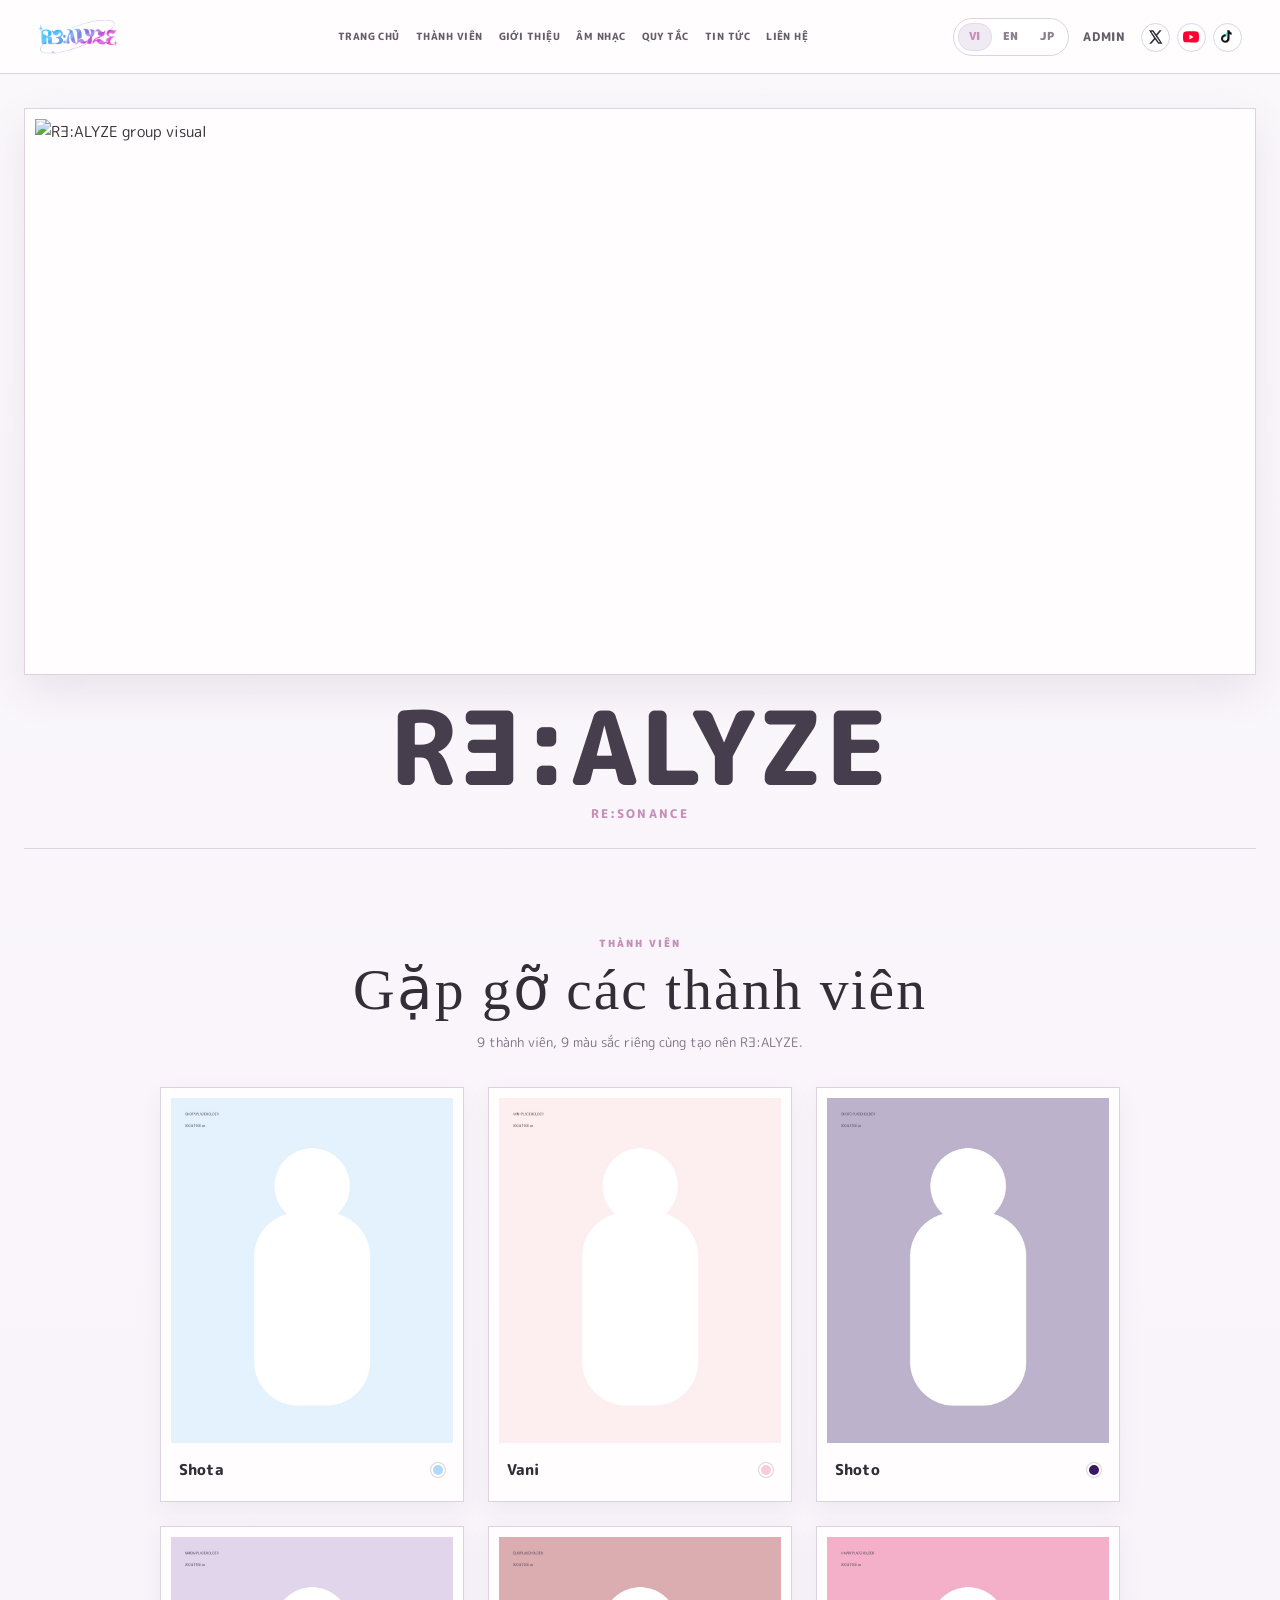
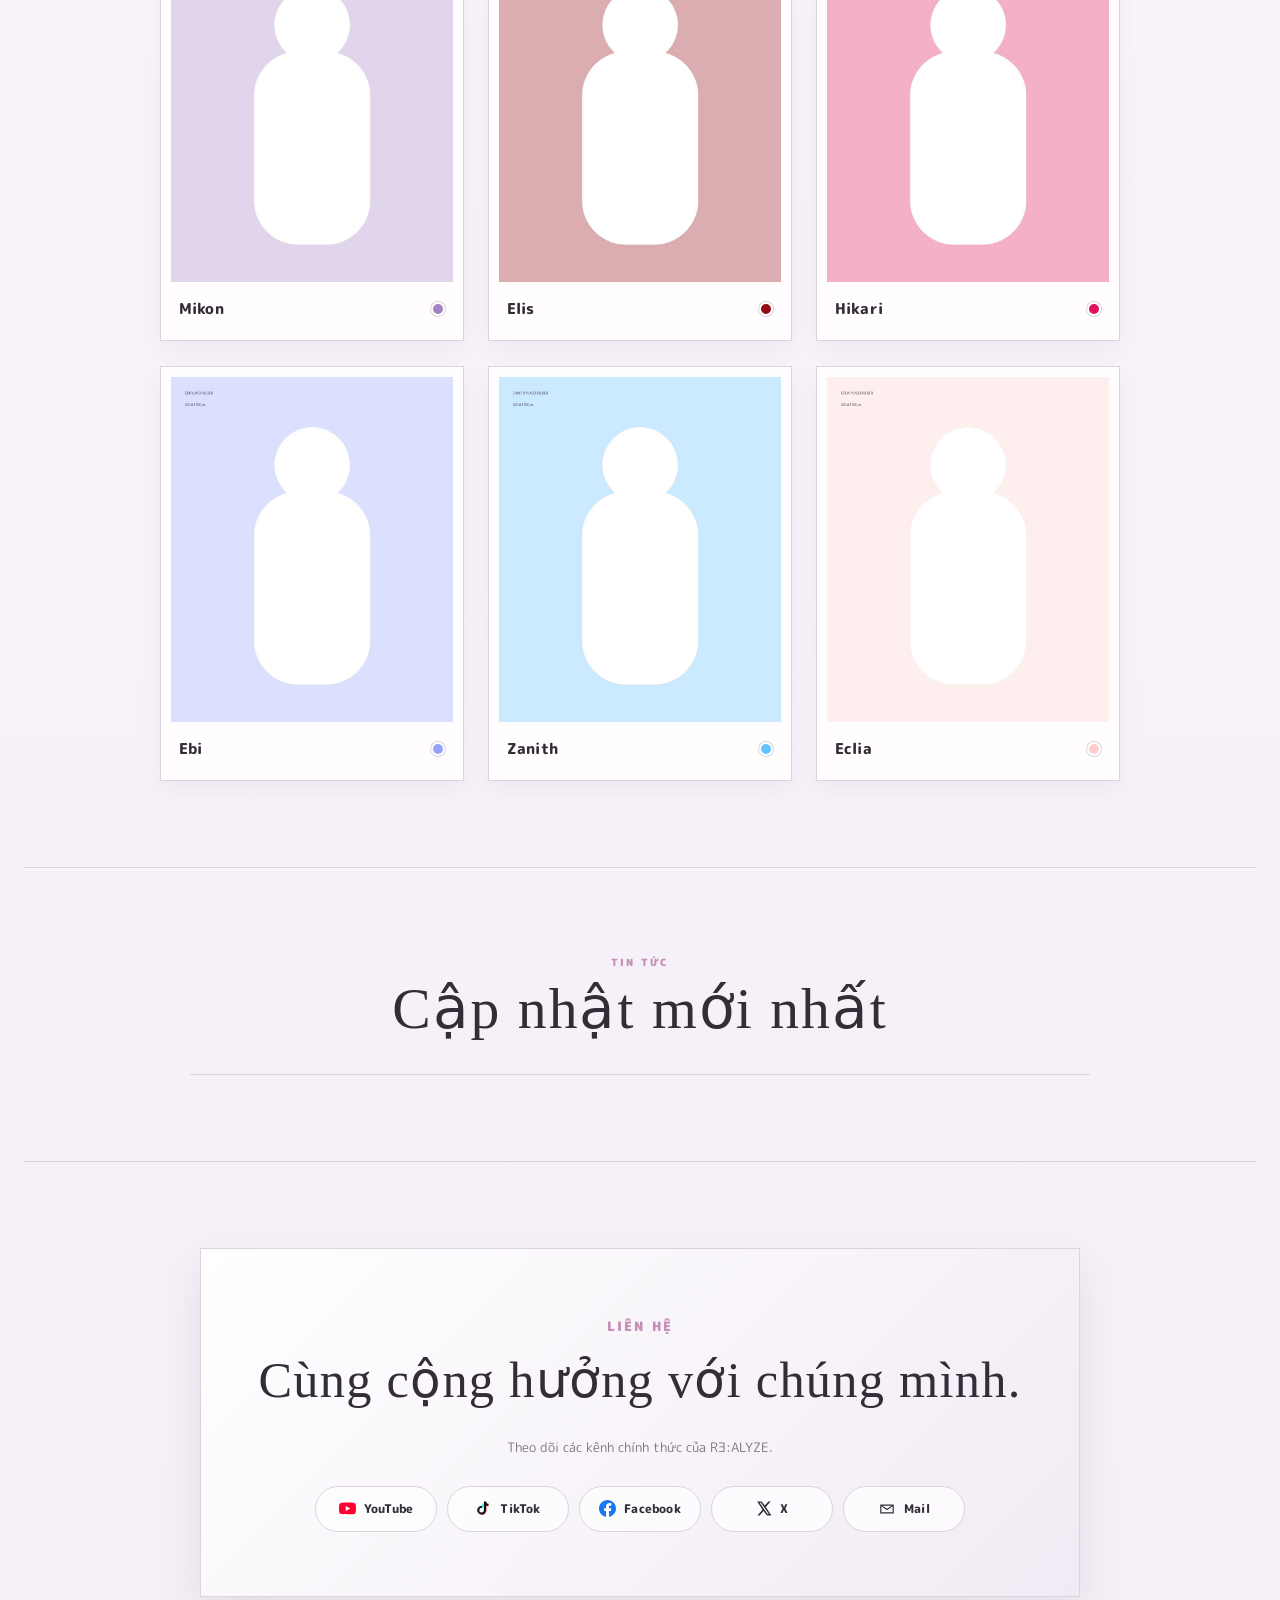
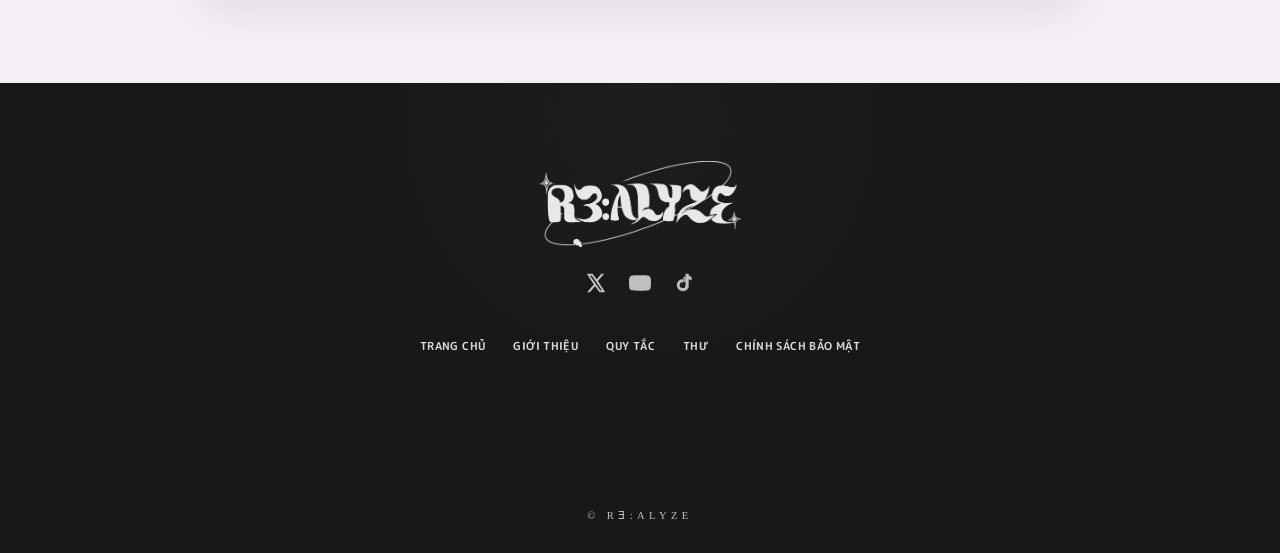
==== commit 160e9329: "Add files via upload" ====
--- a/index.html
+++ b/index.html
@@ -15,8 +15,15 @@
 <body id="top">
 
 <header class="topbar">
-  <a class="logo" href="index.html" aria-label="RƎ:ALYZE"><img src="assets/realyze-logo.png" alt="RƎ:ALYZE"></a>
-  <button class="menu-btn" id="menuBtn" aria-label="Open menu"><span></span><span></span></button>
+  <a class="logo" href="index.html" aria-label="RƎ:ALYZE">
+    <img src="assets/realyze-logo.png" alt="RƎ:ALYZE">
+  </a>
+
+  <button class="menu-btn" id="menuBtn" type="button" aria-label="Open menu">
+    <span></span>
+    <span></span>
+  </button>
+
   <nav class="main-nav" id="mainNav">
     <a href="index.html" data-i18n="nav.top">TOP</a>
     <a href="index.html#members" data-i18n="nav.member">MEMBER</a>
@@ -25,17 +32,42 @@
     <a href="rule.html" data-i18n="nav.rule">RULE</a>
     <a href="index.html#news" data-i18n="nav.news">NEWS</a>
     <a href="index.html#contact" data-i18n="nav.contact">CONTACT</a>
+
+    <div class="nav-mobile-tools">
+      <a class="nav-mobile-admin" href="admin.html">ADMIN</a>
+
+      <div class="nav-mobile-socials" aria-label="Official social links">
+        <a href="https://x.com/RLZ__official" target="_blank" rel="noopener noreferrer" aria-label="X">
+          <img src="assets/icons/x.svg" alt="">
+        </a>
+        <a href="https://www.youtube.com/@realize-ent" target="_blank" rel="noopener noreferrer" aria-label="YouTube">
+          <img src="assets/icons/youtube.svg" alt="">
+        </a>
+        <a href="https://www.tiktok.com/@realyzefromrlt" target="_blank" rel="noopener noreferrer" aria-label="TikTok">
+          <img src="assets/icons/tiktok.svg" alt="">
+        </a>
+      </div>
+    </div>
   </nav>
+
   <div class="lang-switcher" aria-label="Language">
     <button type="button" data-lang="vi" class="active">VI</button>
     <button type="button" data-lang="en">EN</button>
     <button type="button" data-lang="ja">JP</button>
   </div>
+
   <a class="admin-entry" href="admin.html" aria-label="Admin">ADMIN</a>
-  <div class="header-socials">
-    <a href="https://x.com/RLZ__official" target="_blank" rel="noopener noreferrer" aria-label="X"><img src="assets/icons/x.svg" alt=""></a>
-    <a href="https://www.youtube.com/@realize-ent" target="_blank" rel="noopener noreferrer" aria-label="YouTube"><img src="assets/icons/youtube.svg" alt=""></a>
-    <a href="https://www.tiktok.com/@realyzefromrlt" target="_blank" rel="noopener noreferrer" aria-label="TikTok"><img src="assets/icons/tiktok.svg" alt=""></a>
+
+  <div class="header-socials" aria-label="Official social links">
+    <a href="https://x.com/RLZ__official" target="_blank" rel="noopener noreferrer" aria-label="X">
+      <img src="assets/icons/x.svg" alt="">
+    </a>
+    <a href="https://www.youtube.com/@realize-ent" target="_blank" rel="noopener noreferrer" aria-label="YouTube">
+      <img src="assets/icons/youtube.svg" alt="">
+    </a>
+    <a href="https://www.tiktok.com/@realyzefromrlt" target="_blank" rel="noopener noreferrer" aria-label="TikTok">
+      <img src="assets/icons/tiktok.svg" alt="">
+    </a>
   </div>
 </header>
 
@@ -251,10 +283,36 @@
   </div>
 </dialog>
 
-<footer>
-  <div class="footer-logo"><img src="assets/realyze-logo.png" alt="RƎ:ALYZE"></div>
-  <div>© 2026 RƎ:ALYZE</div>
-  <a href="#top" data-i18n="footer.back">BACK TO TOP ↑</a>
+<footer class="site-footer">
+  <div class="site-footer-inner">
+    <a class="site-footer-logo" href="index.html" aria-label="RƎ:ALYZE">
+      <img src="assets/realyze-logo.png" alt="RƎ:ALYZE">
+    </a>
+
+    <div class="site-footer-socials" aria-label="Official social links">
+      <a href="https://x.com/RLZ__official" target="_blank" rel="noopener noreferrer" aria-label="X">
+        <img src="assets/icons/x.svg" alt="">
+      </a>
+      <a href="https://www.youtube.com/@realize-ent" target="_blank" rel="noopener noreferrer" aria-label="YouTube">
+        <img src="assets/icons/youtube.svg" alt="">
+      </a>
+      <a href="https://www.tiktok.com/@realyzefromrlt" target="_blank" rel="noopener noreferrer" aria-label="TikTok">
+        <img src="assets/icons/tiktok.svg" alt="">
+      </a>
+    </div>
+
+    <nav class="site-footer-nav" aria-label="Footer">
+      <a href="index.html" data-i18n="nav.top">TRANG CHỦ</a>
+      <a href="about.html" data-i18n="nav.about">GIỚI THIỆU</a>
+      <a href="rule.html" data-i18n="nav.rule">QUY TẮC</a>
+      <a href="index.html?letter=1#contact" data-i18n="footer.letter">THƯ</a>
+      <a href="privacy.html" data-i18n="footer.privacy">CHÍNH SÁCH BẢO MẬT</a>
+    </nav>
+
+    <div class="site-footer-copy">
+      © RƎ:ALYZE
+    </div>
+  </div>
 </footer>
 <script src="script.js"></script>
 
--- a/styles.css
+++ b/styles.css
@@ -2411,3 +2411,530 @@
     grid-template-columns:1fr;
   }
 }
+
+
+/* =========================================================
+   PREMIUM DARK FOOTER
+   ========================================================= */
+.site-footer{
+  width:100%;
+  min-height:470px;
+  margin:0;
+  padding:
+    74px 24px
+    28px;
+  border-top:0;
+  background:#181818;
+  color:rgba(255,255,255,.88);
+  display:block;
+  position:relative;
+  overflow:hidden;
+}
+
+.site-footer::before{
+  content:"";
+  position:absolute;
+  inset:0;
+  pointer-events:none;
+  background:
+    radial-gradient(
+      circle at 50% 8%,
+      rgba(255,255,255,.025),
+      transparent 34%
+    );
+}
+
+.site-footer-inner{
+  position:relative;
+  z-index:1;
+  width:min(920px,100%);
+  min-height:368px;
+  margin:0 auto;
+  display:flex;
+  flex-direction:column;
+  align-items:center;
+}
+
+.site-footer-logo{
+  display:block;
+  margin-top:4px;
+}
+
+.site-footer-logo img{
+  display:block;
+  width:auto;
+  height:86px;
+  max-width:230px;
+  object-fit:contain;
+  filter:
+    grayscale(1)
+    brightness(0)
+    invert(1);
+  opacity:.92;
+}
+
+.site-footer-socials{
+  margin-top:24px;
+  display:flex;
+  align-items:center;
+  justify-content:center;
+  gap:17px;
+}
+
+.site-footer-socials>a:not(.site-footer-letter){
+  width:28px;
+  height:28px;
+  display:grid;
+  place-items:center;
+  opacity:.72;
+  transition:
+    opacity .18s ease,
+    transform .18s ease;
+}
+
+.site-footer-socials>a:not(.site-footer-letter):hover{
+  opacity:1;
+  transform:translateY(-2px);
+}
+
+.site-footer-socials img{
+  width:22px;
+  height:22px;
+  object-fit:contain;
+  filter:
+    grayscale(1)
+    brightness(0)
+    invert(1);
+}
+
+.site-footer-letter{
+  min-height:34px;
+  margin-left:3px;
+  padding:7px 14px;
+  border:1px solid
+    rgba(255,255,255,.58);
+  color:#fff;
+  display:inline-flex;
+  align-items:center;
+  justify-content:center;
+  font-size:.66rem;
+  font-weight:700;
+  letter-spacing:.08em;
+  text-decoration:none;
+  transition:
+    color .18s ease,
+    background .18s ease,
+    border-color .18s ease,
+    transform .18s ease;
+}
+
+.site-footer-letter:hover{
+  background:#fff;
+  border-color:#fff;
+  color:#181818;
+  transform:translateY(-1px);
+}
+
+.site-footer-nav{
+  margin-top:44px;
+  display:flex;
+  flex-wrap:wrap;
+  justify-content:center;
+  gap:10px 26px;
+}
+
+.site-footer-nav a{
+  color:
+    rgba(255,255,255,.84);
+  font-size:.68rem;
+  font-weight:700;
+  letter-spacing:.025em;
+  text-decoration:none;
+  transition:
+    color .18s ease,
+    opacity .18s ease;
+}
+
+.site-footer-nav a:hover{
+  color:#fff;
+}
+
+.site-footer-copy{
+  margin-top:auto;
+  padding-top:64px;
+  color:
+    rgba(255,255,255,.72);
+  font-family:
+    Georgia,
+    "Times New Roman",
+    serif;
+  font-size:.66rem;
+  letter-spacing:.42em;
+  text-transform:uppercase;
+}
+
+@media(max-width:620px){
+  .site-footer{
+    min-height:390px;
+    width:100%!important;
+    padding:
+      52px 18px
+      max(
+        22px,
+        env(
+          safe-area-inset-bottom
+        )
+      );
+  }
+
+  .site-footer-inner{
+    min-height:310px;
+  }
+
+  .site-footer-logo img{
+    height:66px;
+    max-width:190px;
+  }
+
+  .site-footer-socials{
+    margin-top:20px;
+    gap:14px;
+  }
+
+  .site-footer-nav{
+    max-width:350px;
+    margin-top:34px;
+    gap:11px 18px;
+  }
+
+  .site-footer-nav a{
+    font-size:.64rem;
+  }
+
+  .site-footer-copy{
+    padding-top:44px;
+    font-size:.6rem;
+    letter-spacing:.32em;
+  }
+}
+
+
+/* =========================================================
+   FOOTER REFINEMENT
+   ========================================================= */
+.site-footer-logo img{
+  filter:
+    grayscale(1)
+    brightness(0)
+    invert(1);
+  opacity:.9;
+  transition:
+    filter .28s ease,
+    opacity .28s ease,
+    transform .28s ease;
+}
+
+.site-footer-logo:hover img{
+  filter:none;
+  opacity:1;
+  transform:translateY(-2px);
+}
+
+.site-footer-socials{
+  margin-top:22px;
+}
+
+.site-footer-nav{
+  margin-top:40px;
+  gap:10px 28px;
+}
+
+.site-footer-nav a{
+  font-size:.69rem;
+  letter-spacing:.035em;
+}
+
+.site-footer-letter{
+  display:none!important;
+}
+
+/* =========================================================
+   PRIVACY POLICY
+   ========================================================= */
+.privacy-shell{
+  max-width:900px;
+}
+
+.privacy-panel{
+  padding:
+    clamp(26px,5vw,52px);
+}
+
+.privacy-lang{
+  color:var(--text);
+  font-size:.9rem;
+  line-height:1.9;
+}
+
+.privacy-lang[hidden]{
+  display:none;
+}
+
+.privacy-lang p{
+  margin:0 0 20px;
+}
+
+.privacy-lang p:last-child{
+  margin-bottom:0;
+}
+
+.privacy-lang strong{
+  font-size:1rem;
+}
+
+.privacy-updated{
+  margin-top:32px!important;
+  padding-top:18px;
+  border-top:1px solid var(--line);
+  color:var(--muted);
+  font-size:.76rem;
+  font-weight:800;
+}
+
+@media(max-width:620px){
+  .privacy-panel{
+    padding:22px 17px!important;
+  }
+
+  .privacy-lang{
+    font-size:.84rem;
+    line-height:1.82;
+  }
+
+  .site-footer-nav{
+    max-width:420px;
+    gap:12px 18px;
+  }
+}
+
+
+/* =========================================================
+   UNIFIED PUBLIC HEADER
+   Same header on every public page.
+   ========================================================= */
+.nav-mobile-tools{
+  display:none;
+}
+
+.topbar{
+  grid-template-columns:
+    minmax(120px,155px)
+    minmax(0,1fr)
+    auto
+    auto
+    auto!important;
+  gap:clamp(9px,1.15vw,18px)!important;
+}
+
+.main-nav{
+  gap:clamp(11px,1.25vw,22px)!important;
+}
+
+.main-nav>a{
+  font-size:
+    clamp(.65rem,.67vw,.72rem)!important;
+}
+
+.admin-entry{
+  display:inline-flex;
+  align-items:center;
+  justify-content:center;
+  min-height:34px;
+}
+
+.header-socials{
+  display:flex!important;
+  gap:7px;
+}
+
+.header-socials a{
+  width:29px;
+  height:29px;
+}
+
+@media(max-width:1120px){
+  .topbar{
+    grid-template-columns:
+      minmax(110px,135px)
+      minmax(0,1fr)
+      auto
+      auto
+      auto!important;
+    padding-inline:18px!important;
+    gap:9px!important;
+  }
+
+  .main-nav{
+    gap:10px!important;
+  }
+
+  .main-nav>a{
+    font-size:.63rem!important;
+    letter-spacing:.035em!important;
+  }
+
+  .admin-entry{
+    font-size:.67rem!important;
+  }
+}
+
+/* From tablet downward, keep the public header,
+   but move navigation + admin + socials into the burger menu. */
+@media(max-width:930px){
+  .topbar{
+    height:66px!important;
+    grid-template-columns:
+      minmax(0,1fr)
+      auto
+      auto!important;
+    grid-template-areas:
+      "logo lang menu";
+    padding-inline:18px!important;
+  }
+
+  .logo{
+    grid-area:logo;
+  }
+
+  .lang-switcher{
+    grid-area:lang;
+    justify-self:end;
+  }
+
+  .menu-btn{
+    grid-area:menu;
+    display:block!important;
+    justify-self:end;
+    width:40px;
+    height:40px;
+    border:0;
+    background:transparent;
+    z-index:4;
+  }
+
+  .menu-btn span{
+    width:23px;
+    height:2px;
+    display:block;
+    margin:6px auto;
+    border-radius:99px;
+    background:#5f5763;
+  }
+
+  .admin-entry,
+  .header-socials{
+    display:none!important;
+  }
+
+  .main-nav{
+    display:none;
+    position:absolute;
+    top:66px;
+    left:0;
+    right:0;
+    width:100%;
+    max-height:
+      calc(100dvh - 66px);
+    overflow-y:auto;
+    padding:
+      12px 20px
+      calc(
+        18px +
+        env(safe-area-inset-bottom)
+      );
+    flex-direction:column;
+    gap:0!important;
+    background:
+      rgba(255,253,253,.985);
+    border-bottom:
+      1px solid var(--line);
+    box-shadow:
+      0 18px 36px
+      rgba(70,55,76,.10);
+  }
+
+  .main-nav.open{
+    display:flex!important;
+  }
+
+  .main-nav>a{
+    width:100%;
+    min-height:43px;
+    display:flex;
+    align-items:center;
+    justify-content:center;
+    padding:8px 0!important;
+    font-size:.72rem!important;
+    letter-spacing:.06em!important;
+  }
+
+  .nav-mobile-tools{
+    width:100%;
+    margin-top:8px;
+    padding-top:14px;
+    border-top:
+      1px solid var(--line);
+    display:flex;
+    flex-direction:column;
+    align-items:center;
+    gap:13px;
+  }
+
+  .nav-mobile-admin{
+    min-height:36px!important;
+    width:auto!important;
+    padding:8px 18px!important;
+    border:
+      1px solid var(--line);
+    border-radius:999px;
+    font-size:.68rem!important;
+    font-weight:900!important;
+    letter-spacing:.08em!important;
+  }
+
+  .nav-mobile-socials{
+    display:flex;
+    align-items:center;
+    justify-content:center;
+    gap:10px;
+  }
+
+  .nav-mobile-socials a{
+    width:34px!important;
+    min-height:34px!important;
+    height:34px;
+    padding:0!important;
+    display:grid!important;
+    place-items:center!important;
+    border:
+      1px solid var(--line);
+    border-radius:50%;
+    background:#fff;
+  }
+
+  .nav-mobile-socials img{
+    width:16px;
+    height:16px;
+    object-fit:contain;
+  }
+}
+
+@media(max-width:480px){
+  .topbar{
+    padding-inline:12px!important;
+  }
+
+  .logo img{
+    max-width:112px!important;
+  }
+}
